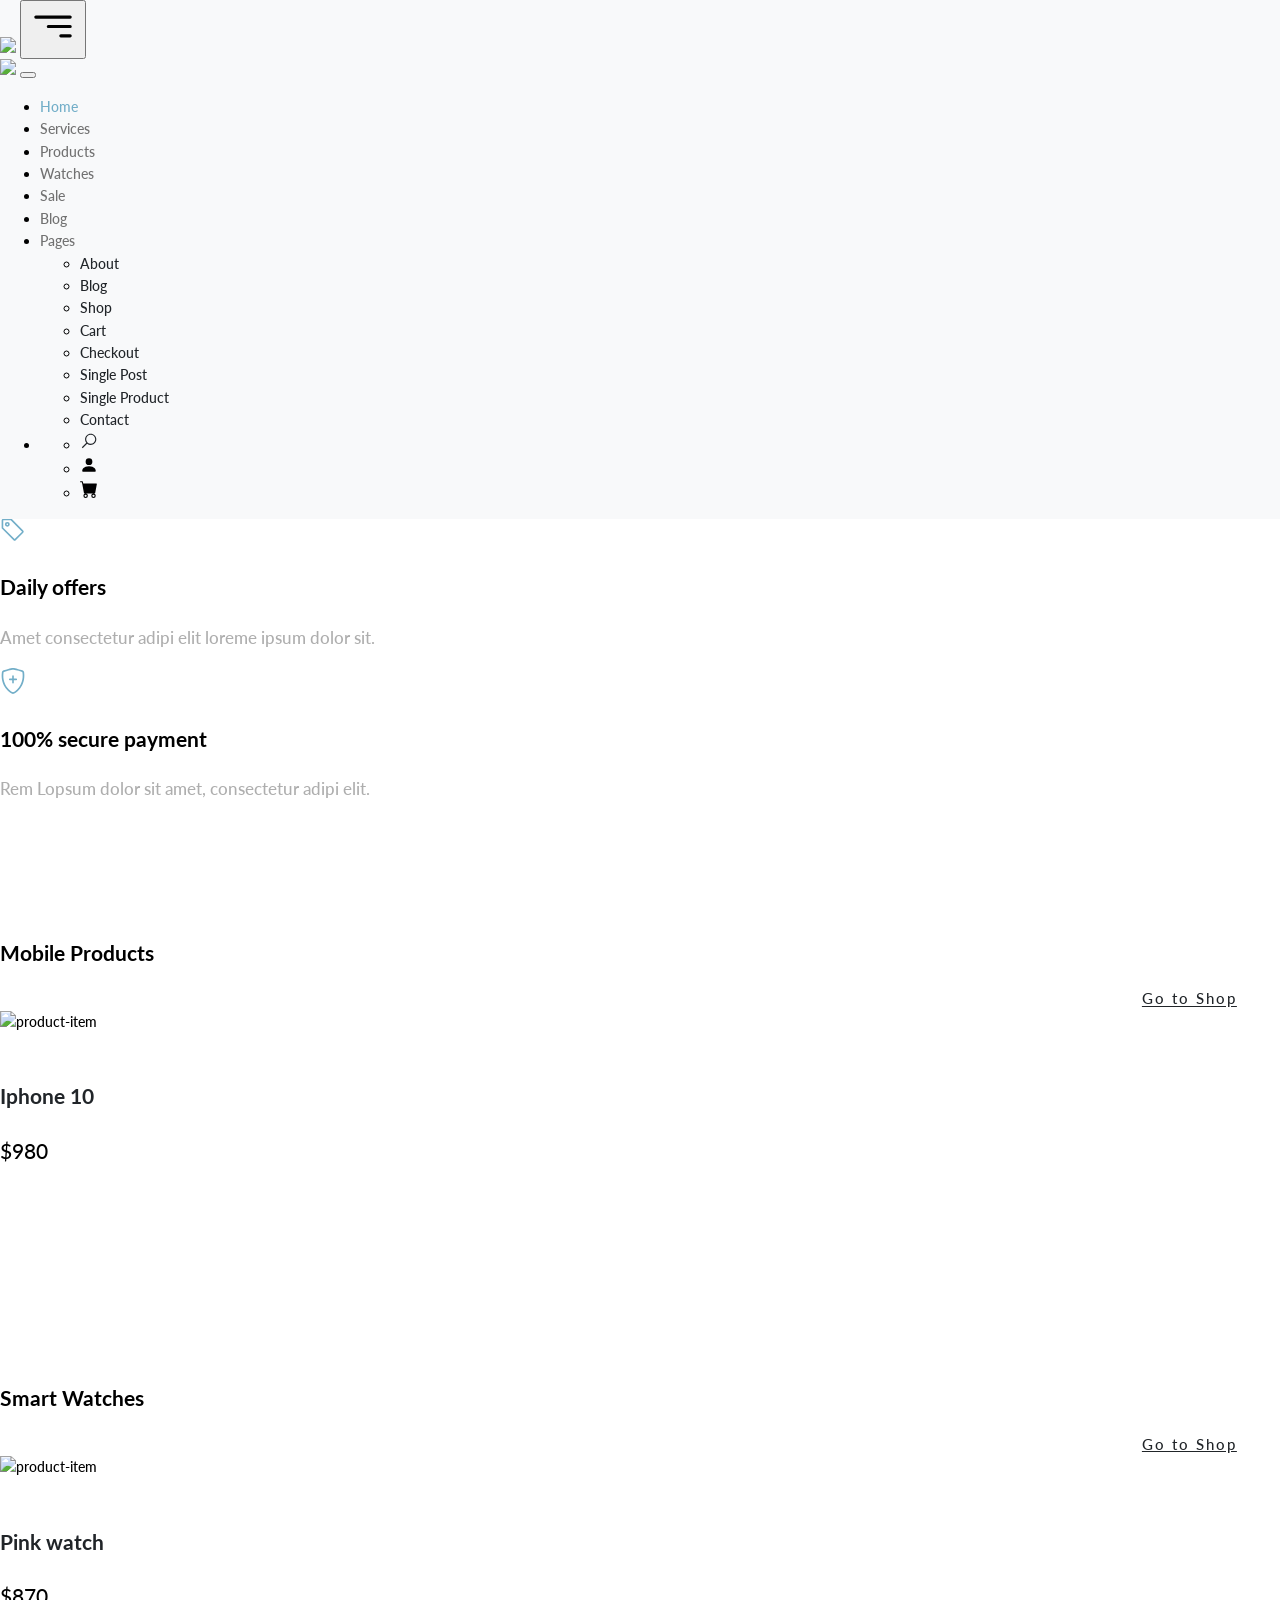
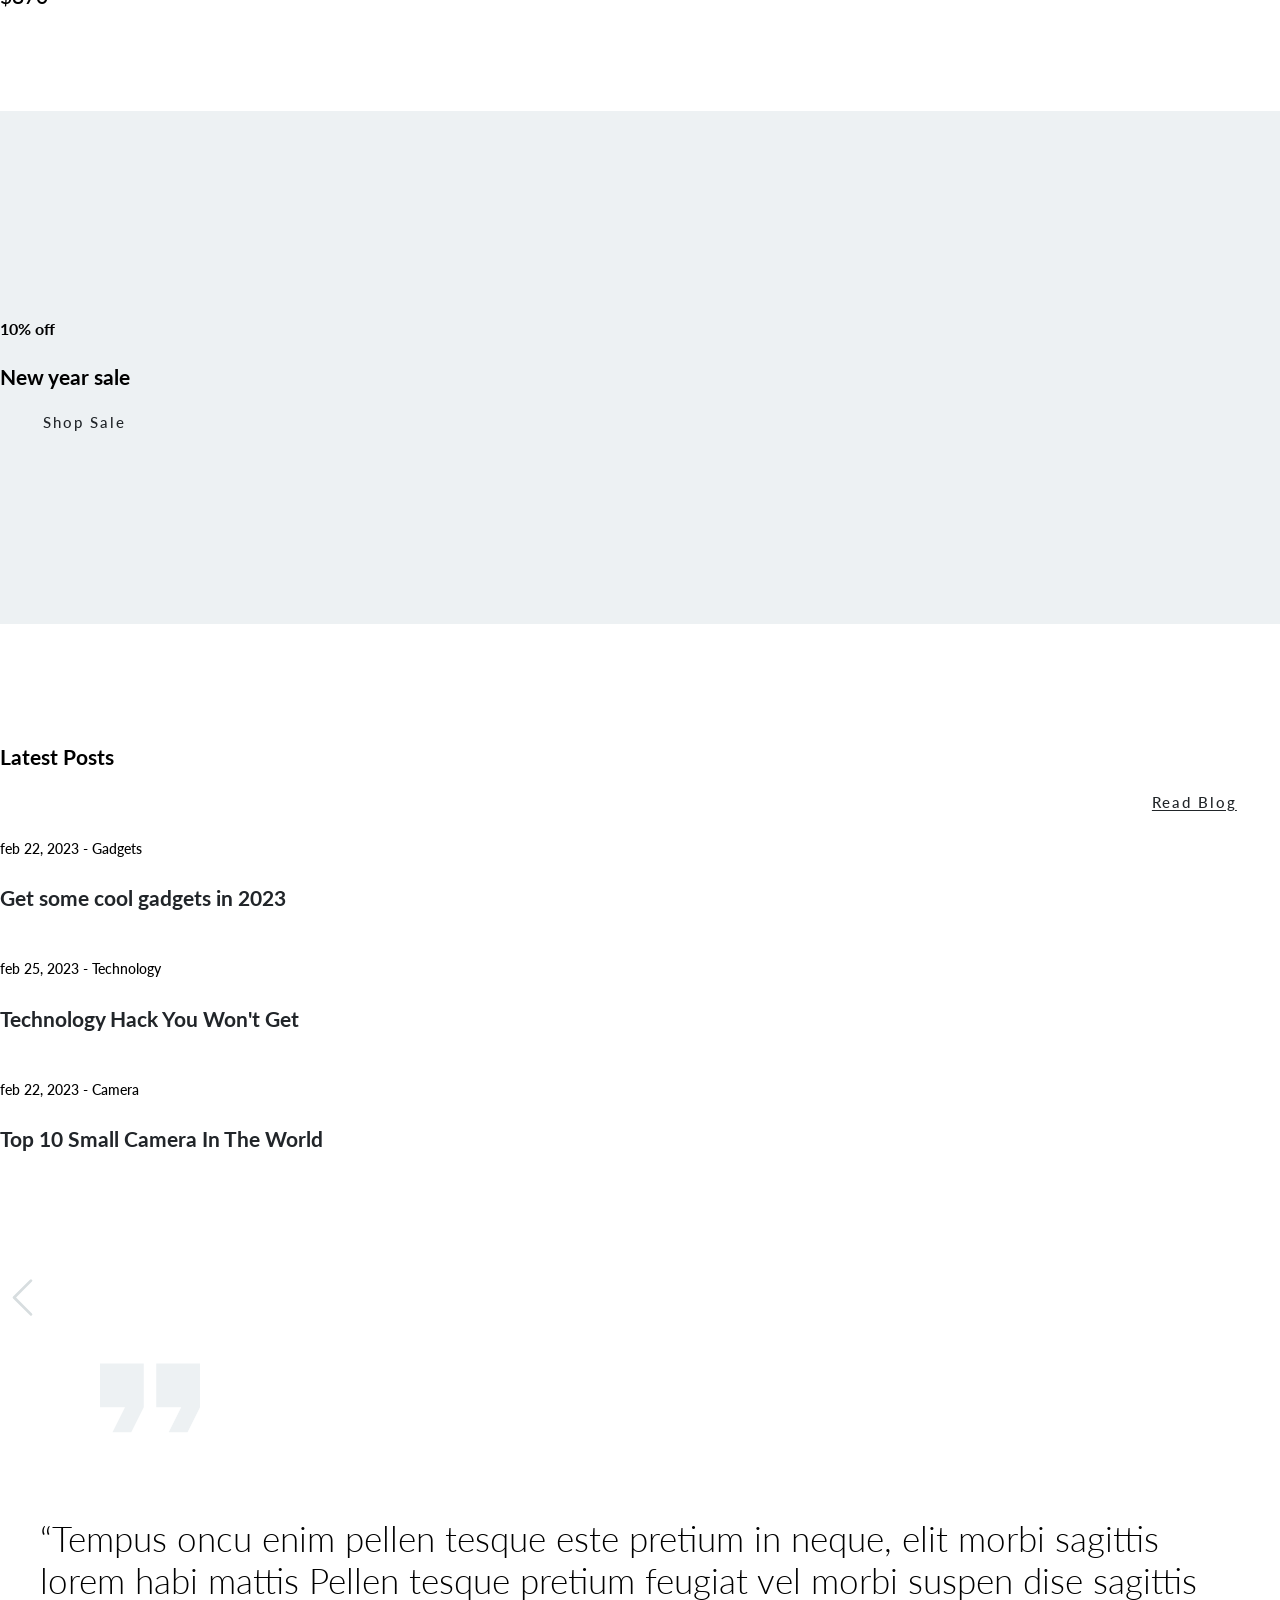
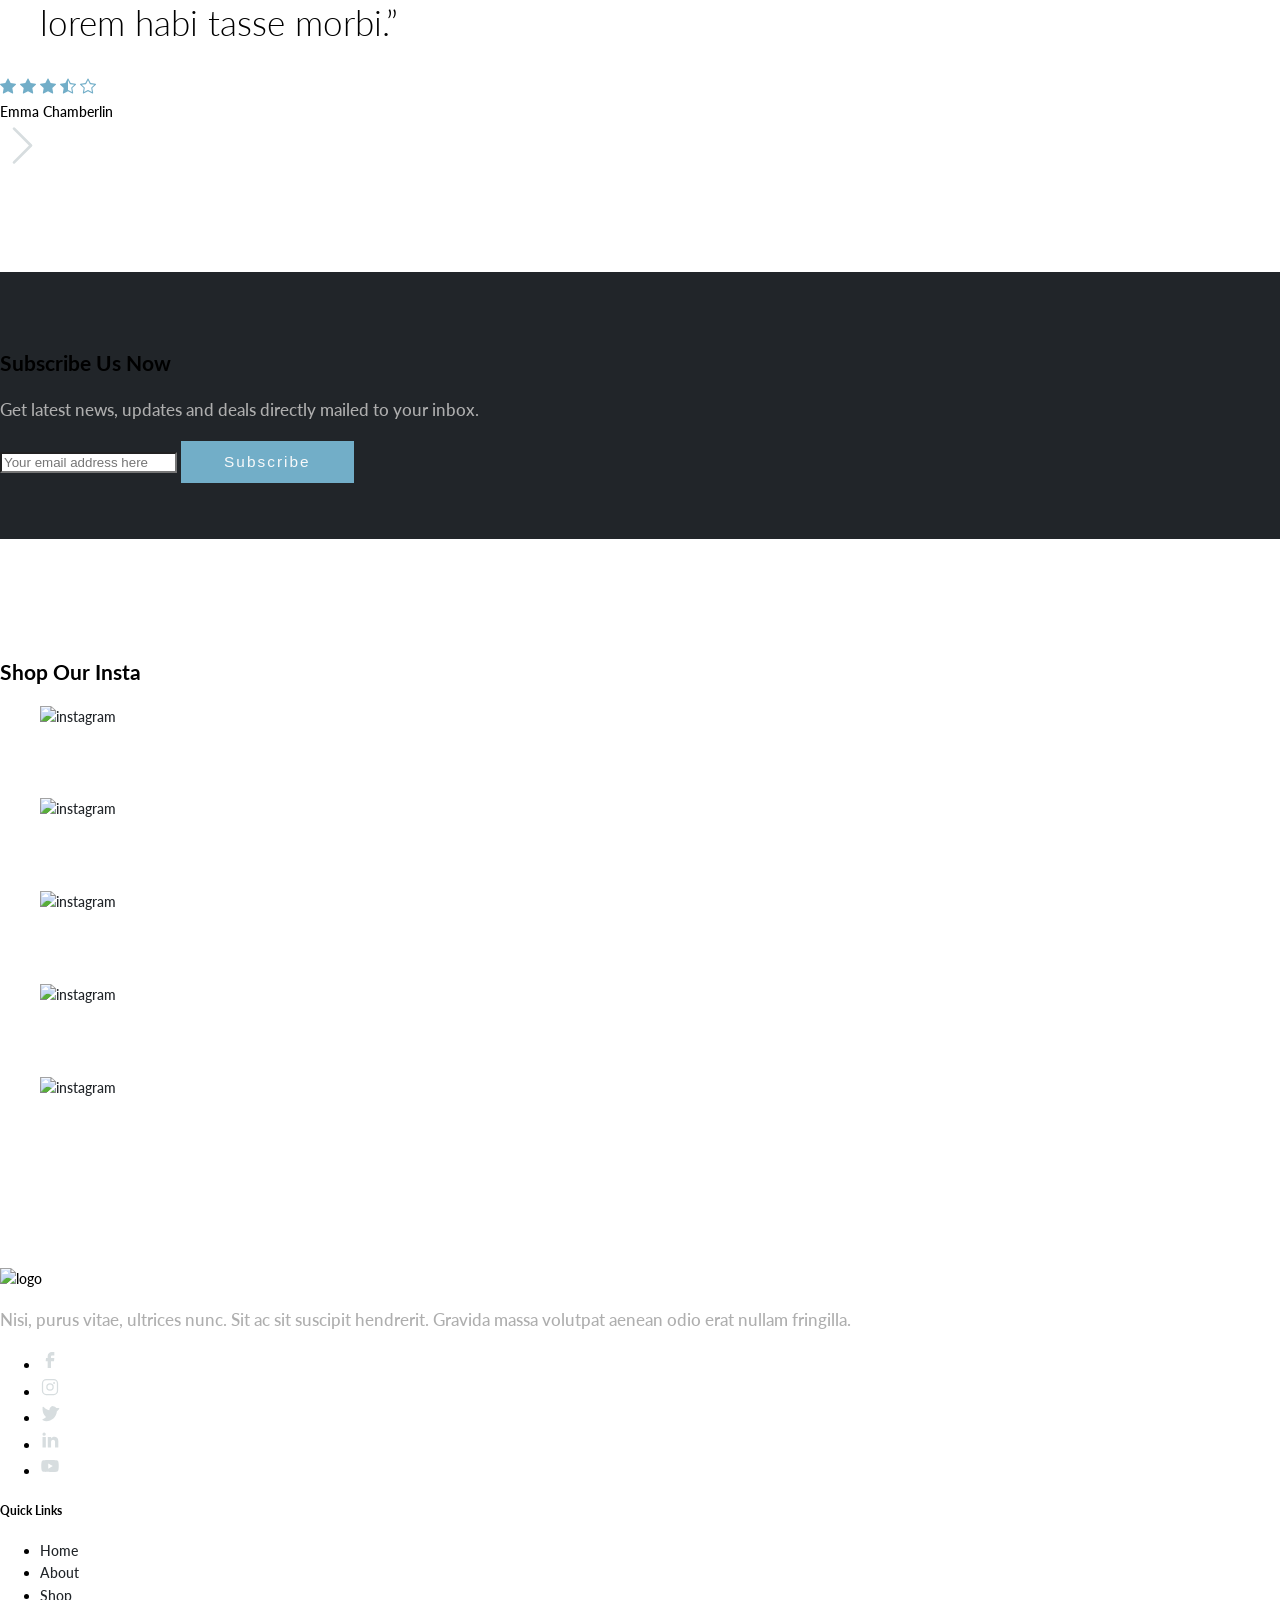
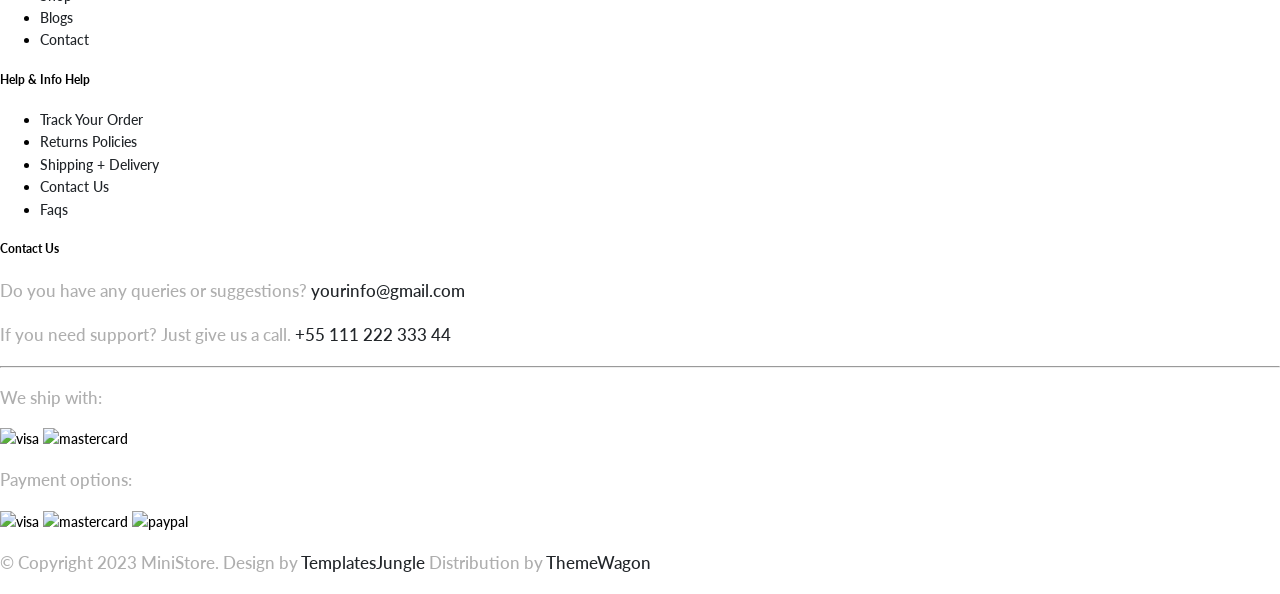
==== index.html @ d54b4121 "Mini" ====
<!DOCTYPE html>
<html>
  <head>
    <title>Ministore</title>
    <meta charset="utf-8">
    <meta http-equiv="X-UA-Compatible" content="IE=edge">
    <meta name="viewport" content="width=device-width, initial-scale=1.0">
    <meta name="format-detection" content="telephone=no">
    <meta name="apple-mobile-web-app-capable" content="yes">
    <meta name="author" content="">
    <meta name="keywords" content="">
    <meta name="description" content="">
    <link rel="stylesheet" type="text/css" href="css/bootstrap.min.css">
    <link rel="stylesheet" type="text/css" href="style.css">
    <link rel="stylesheet" href="https://cdn.jsdelivr.net/npm/swiper@9/swiper-bundle.min.css" />
    <link rel="preconnect" href="https://fonts.googleapis.com">
    <link rel="preconnect" href="https://fonts.gstatic.com" crossorigin>
    <link href="https://fonts.googleapis.com/css2?family=Jost:wght@300;400;500&family=Lato:wght@300;400;700&display=swap" rel="stylesheet">
    <!-- script
    ================================================== -->
    <script src="js/modernizr.js"></script>
  </head>
  <body data-bs-spy="scroll" data-bs-target="#navbar" data-bs-root-margin="0px 0px -40%" data-bs-smooth-scroll="true" tabindex="0">
    <svg xmlns="http://www.w3.org/2000/svg" style="display: none;">
      <symbol id="search" xmlns="http://www.w3.org/2000/svg" viewBox="0 0 32 32">
        <title>Search</title>
        <path fill="currentColor" d="M19 3C13.488 3 9 7.488 9 13c0 2.395.84 4.59 2.25 6.313L3.281 27.28l1.439 1.44l7.968-7.969A9.922 9.922 0 0 0 19 23c5.512 0 10-4.488 10-10S24.512 3 19 3zm0 2c4.43 0 8 3.57 8 8s-3.57 8-8 8s-8-3.57-8-8s3.57-8 8-8z" />
      </symbol>
      <symbol xmlns="http://www.w3.org/2000/svg" id="user" viewBox="0 0 16 16">
        <path d="M3 14s-1 0-1-1 1-4 6-4 6 3 6 4-1 1-1 1H3Zm5-6a3 3 0 1 0 0-6 3 3 0 0 0 0 6Z" />
      </symbol>
      <symbol xmlns="http://www.w3.org/2000/svg" id="cart" viewBox="0 0 16 16">
        <path d="M0 1.5A.5.5 0 0 1 .5 1H2a.5.5 0 0 1 .485.379L2.89 3H14.5a.5.5 0 0 1 .491.592l-1.5 8A.5.5 0 0 1 13 12H4a.5.5 0 0 1-.491-.408L2.01 3.607 1.61 2H.5a.5.5 0 0 1-.5-.5zM5 12a2 2 0 1 0 0 4 2 2 0 0 0 0-4zm7 0a2 2 0 1 0 0 4 2 2 0 0 0 0-4zm-7 1a1 1 0 1 1 0 2 1 1 0 0 1 0-2zm7 0a1 1 0 1 1 0 2 1 1 0 0 1 0-2z" />
      </symbol>
      <svg xmlns="http://www.w3.org/2000/svg" id="chevron-left" viewBox="0 0 16 16">
        <path fill-rule="evenodd" d="M11.354 1.646a.5.5 0 0 1 0 .708L5.707 8l5.647 5.646a.5.5 0 0 1-.708.708l-6-6a.5.5 0 0 1 0-.708l6-6a.5.5 0 0 1 .708 0z" />
      </svg>
      <symbol xmlns="http://www.w3.org/2000/svg" id="chevron-right" viewBox="0 0 16 16">
        <path fill-rule="evenodd" d="M4.646 1.646a.5.5 0 0 1 .708 0l6 6a.5.5 0 0 1 0 .708l-6 6a.5.5 0 0 1-.708-.708L10.293 8 4.646 2.354a.5.5 0 0 1 0-.708z" />
      </symbol>
      <symbol xmlns="http://www.w3.org/2000/svg" id="cart-outline" viewBox="0 0 16 16">
        <path d="M0 1.5A.5.5 0 0 1 .5 1H2a.5.5 0 0 1 .485.379L2.89 3H14.5a.5.5 0 0 1 .49.598l-1 5a.5.5 0 0 1-.465.401l-9.397.472L4.415 11H13a.5.5 0 0 1 0 1H4a.5.5 0 0 1-.491-.408L2.01 3.607 1.61 2H.5a.5.5 0 0 1-.5-.5zM3.102 4l.84 4.479 9.144-.459L13.89 4H3.102zM5 12a2 2 0 1 0 0 4 2 2 0 0 0 0-4zm7 0a2 2 0 1 0 0 4 2 2 0 0 0 0-4zm-7 1a1 1 0 1 1 0 2 1 1 0 0 1 0-2zm7 0a1 1 0 1 1 0 2 1 1 0 0 1 0-2z" />
      </symbol>
      <symbol xmlns="http://www.w3.org/2000/svg" id="quality" viewBox="0 0 16 16">
        <path d="M9.669.864 8 0 6.331.864l-1.858.282-.842 1.68-1.337 1.32L2.6 6l-.306 1.854 1.337 1.32.842 1.68 1.858.282L8 12l1.669-.864 1.858-.282.842-1.68 1.337-1.32L13.4 6l.306-1.854-1.337-1.32-.842-1.68L9.669.864zm1.196 1.193.684 1.365 1.086 1.072L12.387 6l.248 1.506-1.086 1.072-.684 1.365-1.51.229L8 10.874l-1.355-.702-1.51-.229-.684-1.365-1.086-1.072L3.614 6l-.25-1.506 1.087-1.072.684-1.365 1.51-.229L8 1.126l1.356.702 1.509.229z" />
        <path d="M4 11.794V16l4-1 4 1v-4.206l-2.018.306L8 13.126 6.018 12.1 4 11.794z" />
      </symbol>
      <symbol xmlns="http://www.w3.org/2000/svg" id="price-tag" viewBox="0 0 16 16">
        <path d="M6 4.5a1.5 1.5 0 1 1-3 0 1.5 1.5 0 0 1 3 0zm-1 0a.5.5 0 1 0-1 0 .5.5 0 0 0 1 0z" />
        <path d="M2 1h4.586a1 1 0 0 1 .707.293l7 7a1 1 0 0 1 0 1.414l-4.586 4.586a1 1 0 0 1-1.414 0l-7-7A1 1 0 0 1 1 6.586V2a1 1 0 0 1 1-1zm0 5.586 7 7L13.586 9l-7-7H2v4.586z" />
      </symbol>
      <symbol xmlns="http://www.w3.org/2000/svg" id="shield-plus" viewBox="0 0 16 16">
        <path d="M5.338 1.59a61.44 61.44 0 0 0-2.837.856.481.481 0 0 0-.328.39c-.554 4.157.726 7.19 2.253 9.188a10.725 10.725 0 0 0 2.287 2.233c.346.244.652.42.893.533.12.057.218.095.293.118a.55.55 0 0 0 .101.025.615.615 0 0 0 .1-.025c.076-.023.174-.061.294-.118.24-.113.547-.29.893-.533a10.726 10.726 0 0 0 2.287-2.233c1.527-1.997 2.807-5.031 2.253-9.188a.48.48 0 0 0-.328-.39c-.651-.213-1.75-.56-2.837-.855C9.552 1.29 8.531 1.067 8 1.067c-.53 0-1.552.223-2.662.524zM5.072.56C6.157.265 7.31 0 8 0s1.843.265 2.928.56c1.11.3 2.229.655 2.887.87a1.54 1.54 0 0 1 1.044 1.262c.596 4.477-.787 7.795-2.465 9.99a11.775 11.775 0 0 1-2.517 2.453 7.159 7.159 0 0 1-1.048.625c-.28.132-.581.24-.829.24s-.548-.108-.829-.24a7.158 7.158 0 0 1-1.048-.625 11.777 11.777 0 0 1-2.517-2.453C1.928 10.487.545 7.169 1.141 2.692A1.54 1.54 0 0 1 2.185 1.43 62.456 62.456 0 0 1 5.072.56z" />
        <path d="M8 4.5a.5.5 0 0 1 .5.5v1.5H10a.5.5 0 0 1 0 1H8.5V9a.5.5 0 0 1-1 0V7.5H6a.5.5 0 0 1 0-1h1.5V5a.5.5 0 0 1 .5-.5z" />
      </symbol>
      <symbol xmlns="http://www.w3.org/2000/svg" id="star-fill" viewBox="0 0 16 16">
        <path d="M3.612 15.443c-.386.198-.824-.149-.746-.592l.83-4.73L.173 6.765c-.329-.314-.158-.888.283-.95l4.898-.696L7.538.792c.197-.39.73-.39.927 0l2.184 4.327 4.898.696c.441.062.612.636.282.95l-3.522 3.356.83 4.73c.078.443-.36.79-.746.592L8 13.187l-4.389 2.256z" />
      </symbol>
      <symbol xmlns="http://www.w3.org/2000/svg" id="star-empty" viewBox="0 0 16 16">
        <path d="M2.866 14.85c-.078.444.36.791.746.593l4.39-2.256 4.389 2.256c.386.198.824-.149.746-.592l-.83-4.73 3.522-3.356c.33-.314.16-.888-.282-.95l-4.898-.696L8.465.792a.513.513 0 0 0-.927 0L5.354 5.12l-4.898.696c-.441.062-.612.636-.283.95l3.523 3.356-.83 4.73zm4.905-2.767-3.686 1.894.694-3.957a.565.565 0 0 0-.163-.505L1.71 6.745l4.052-.576a.525.525 0 0 0 .393-.288L8 2.223l1.847 3.658a.525.525 0 0 0 .393.288l4.052.575-2.906 2.77a.565.565 0 0 0-.163.506l.694 3.957-3.686-1.894a.503.503 0 0 0-.461 0z" />
      </symbol>
      <symbol xmlns="http://www.w3.org/2000/svg" id="star-half" viewBox="0 0 16 16">
        <path d="M5.354 5.119 7.538.792A.516.516 0 0 1 8 .5c.183 0 .366.097.465.292l2.184 4.327 4.898.696A.537.537 0 0 1 16 6.32a.548.548 0 0 1-.17.445l-3.523 3.356.83 4.73c.078.443-.36.79-.746.592L8 13.187l-4.389 2.256a.52.52 0 0 1-.146.05c-.342.06-.668-.254-.6-.642l.83-4.73L.173 6.765a.55.55 0 0 1-.172-.403.58.58 0 0 1 .085-.302.513.513 0 0 1 .37-.245l4.898-.696zM8 12.027a.5.5 0 0 1 .232.056l3.686 1.894-.694-3.957a.565.565 0 0 1 .162-.505l2.907-2.77-4.052-.576a.525.525 0 0 1-.393-.288L8.001 2.223 8 2.226v9.8z" />
      </symbol>
      <symbol xmlns="http://www.w3.org/2000/svg" id="quote" viewBox="0 0 24 24">
        <path fill="currentColor" d="m15 17l2-4h-4V6h7v7l-2 4h-3Zm-9 0l2-4H4V6h7v7l-2 4H6Z" />
      </symbol>
      <symbol xmlns="http://www.w3.org/2000/svg" id="facebook" viewBox="0 0 24 24">
        <path fill="currentColor" d="M9.198 21.5h4v-8.01h3.604l.396-3.98h-4V7.5a1 1 0 0 1 1-1h3v-4h-3a5 5 0 0 0-5 5v2.01h-2l-.396 3.98h2.396v8.01Z" />
      </symbol>
      <symbol xmlns="http://www.w3.org/2000/svg" id="youtube" viewBox="0 0 32 32">
        <path fill="currentColor" d="M29.41 9.26a3.5 3.5 0 0 0-2.47-2.47C24.76 6.2 16 6.2 16 6.2s-8.76 0-10.94.59a3.5 3.5 0 0 0-2.47 2.47A36.13 36.13 0 0 0 2 16a36.13 36.13 0 0 0 .59 6.74a3.5 3.5 0 0 0 2.47 2.47c2.18.59 10.94.59 10.94.59s8.76 0 10.94-.59a3.5 3.5 0 0 0 2.47-2.47A36.13 36.13 0 0 0 30 16a36.13 36.13 0 0 0-.59-6.74ZM13.2 20.2v-8.4l7.27 4.2Z" />
      </symbol>
      <symbol xmlns="http://www.w3.org/2000/svg" id="twitter" viewBox="0 0 256 256">
        <path fill="currentColor" d="m245.66 77.66l-29.9 29.9C209.72 177.58 150.67 232 80 232c-14.52 0-26.49-2.3-35.58-6.84c-7.33-3.67-10.33-7.6-11.08-8.72a8 8 0 0 1 3.85-11.93c.26-.1 24.24-9.31 39.47-26.84a110.93 110.93 0 0 1-21.88-24.2c-12.4-18.41-26.28-50.39-22-98.18a8 8 0 0 1 13.65-4.92c.35.35 33.28 33.1 73.54 43.72V88a47.87 47.87 0 0 1 14.36-34.3A46.87 46.87 0 0 1 168.1 40a48.66 48.66 0 0 1 41.47 24H240a8 8 0 0 1 5.66 13.66Z" />
      </symbol>
      <symbol xmlns="http://www.w3.org/2000/svg" id="instagram" viewBox="0 0 256 256">
        <path fill="currentColor" d="M128 80a48 48 0 1 0 48 48a48.05 48.05 0 0 0-48-48Zm0 80a32 32 0 1 1 32-32a32 32 0 0 1-32 32Zm48-136H80a56.06 56.06 0 0 0-56 56v96a56.06 56.06 0 0 0 56 56h96a56.06 56.06 0 0 0 56-56V80a56.06 56.06 0 0 0-56-56Zm40 152a40 40 0 0 1-40 40H80a40 40 0 0 1-40-40V80a40 40 0 0 1 40-40h96a40 40 0 0 1 40 40ZM192 76a12 12 0 1 1-12-12a12 12 0 0 1 12 12Z" />
      </symbol>
      <symbol xmlns="http://www.w3.org/2000/svg" id="linkedin" viewBox="0 0 24 24">
        <path fill="currentColor" d="M6.94 5a2 2 0 1 1-4-.002a2 2 0 0 1 4 .002zM7 8.48H3V21h4V8.48zm6.32 0H9.34V21h3.94v-6.57c0-3.66 4.77-4 4.77 0V21H22v-7.93c0-6.17-7.06-5.94-8.72-2.91l.04-1.68z" />
      </symbol>
      <symbol xmlns="http://www.w3.org/2000/svg" id="nav-icon" viewBox="0 0 16 16">
        <path d="M14 10.5a.5.5 0 0 0-.5-.5h-3a.5.5 0 0 0 0 1h3a.5.5 0 0 0 .5-.5zm0-3a.5.5 0 0 0-.5-.5h-7a.5.5 0 0 0 0 1h7a.5.5 0 0 0 .5-.5zm0-3a.5.5 0 0 0-.5-.5h-11a.5.5 0 0 0 0 1h11a.5.5 0 0 0 .5-.5z" />
      </symbol>
      <symbol xmlns="http://www.w3.org/2000/svg" id="close" viewBox="0 0 16 16">
        <path d="M2.146 2.854a.5.5 0 1 1 .708-.708L8 7.293l5.146-5.147a.5.5 0 0 1 .708.708L8.707 8l5.147 5.146a.5.5 0 0 1-.708.708L8 8.707l-5.146 5.147a.5.5 0 0 1-.708-.708L7.293 8 2.146 2.854Z" />
      </symbol>
      <symbol xmlns="http://www.w3.org/2000/svg" id="navbar-icon" viewBox="0 0 16 16">
        <path d="M14 10.5a.5.5 0 0 0-.5-.5h-3a.5.5 0 0 0 0 1h3a.5.5 0 0 0 .5-.5zm0-3a.5.5 0 0 0-.5-.5h-7a.5.5 0 0 0 0 1h7a.5.5 0 0 0 .5-.5zm0-3a.5.5 0 0 0-.5-.5h-11a.5.5 0 0 0 0 1h11a.5.5 0 0 0 .5-.5z" />
      </symbol>
    </svg>  

    <div class="search-popup">
        <div class="search-popup-container">

          <form role="search" method="get" class="search-form" action="">
            <input type="search" id="search-form" class="search-field" placeholder="Type and press enter" value="" name="s" />
            <button type="submit" class="search-submit"><svg class="search"><use xlink:href="#search"></use></svg></button>
          </form>

          <h5 class="cat-list-title">Browse Categories</h5>
          
          <ul class="cat-list">
            <li class="cat-list-item">
              <a href="#" title="Mobile Phones">Mobile Phones</a>
            </li>
            <li class="cat-list-item">
              <a href="#" title="Smart Watches">Smart Watches</a>
            </li>
            <li class="cat-list-item">
              <a href="#" title="Headphones">Headphones</a>
            </li>
            <li class="cat-list-item">
              <a href="#" title="Accessories">Accessories</a>
            </li>
            <li class="cat-list-item">
              <a href="#" title="Monitors">Monitors</a>
            </li>
            <li class="cat-list-item">
              <a href="#" title="Speakers">Speakers</a>
            </li>
            <li class="cat-list-item">
              <a href="#" title="Memory Cards">Memory Cards</a>
            </li>
          </ul>

        </div>
    </div>
    
    <header id="header" class="site-header header-scrolled position-fixed text-black bg-light">
      <nav id="header-nav" class="navbar navbar-expand-lg px-3 mb-3">
        <div class="container-fluid">
          <a class="navbar-brand" href="index.html">
            <img src="images/main-logo.png" class="logo">
          </a>
          <button class="navbar-toggler d-flex d-lg-none order-3 p-2" type="button" data-bs-toggle="offcanvas" data-bs-target="#bdNavbar" aria-controls="bdNavbar" aria-expanded="false" aria-label="Toggle navigation">
            <svg class="navbar-icon">
              <use xlink:href="#navbar-icon"></use>
            </svg>
          </button>
          <div class="offcanvas offcanvas-end" tabindex="-1" id="bdNavbar" aria-labelledby="bdNavbarOffcanvasLabel">
            <div class="offcanvas-header px-4 pb-0">
              <a class="navbar-brand" href="index.html">
                <img src="images/main-logo.png" class="logo">
              </a>
              <button type="button" class="btn-close btn-close-black" data-bs-dismiss="offcanvas" aria-label="Close" data-bs-target="#bdNavbar"></button>
            </div>
            <div class="offcanvas-body">
              <ul id="navbar" class="navbar-nav text-uppercase justify-content-end align-items-center flex-grow-1 pe-3">
                <li class="nav-item">
                  <a class="nav-link me-4 active" href="#billboard">Home</a>
                </li>
                <li class="nav-item">
                  <a class="nav-link me-4" href="#company-services">Services</a>
                </li>
                <li class="nav-item">
                  <a class="nav-link me-4" href="#mobile-products">Products</a>
                </li>
                <li class="nav-item">
                  <a class="nav-link me-4" href="#smart-watches">Watches</a>
                </li>
                <li class="nav-item">
                  <a class="nav-link me-4" href="#yearly-sale">Sale</a>
                </li>
                <li class="nav-item">
                  <a class="nav-link me-4" href="#latest-blog">Blog</a>
                </li>
                <li class="nav-item dropdown">
                  <a class="nav-link me-4 dropdown-toggle link-dark" data-bs-toggle="dropdown" href="#" role="button" aria-expanded="false">Pages</a>
                  <ul class="dropdown-menu">
                    <li>
                      <a href="about.html" class="dropdown-item">About</a>
                    </li>
                    <li>
                      <a href="blog.html" class="dropdown-item">Blog</a>
                    </li>
                    <li>
                      <a href="shop.html" class="dropdown-item">Shop</a>
                    </li>
                    <li>
                      <a href="cart.html" class="dropdown-item">Cart</a>
                    </li>
                    <li>
                      <a href="checkout.html" class="dropdown-item">Checkout</a>
                    </li>
                    <li>
                      <a href="single-post.html" class="dropdown-item">Single Post</a>
                    </li>
                    <li>
                      <a href="single-product.html" class="dropdown-item">Single Product</a>
                    </li>
                    <li>
                      <a href="contact.html" class="dropdown-item">Contact</a>
                    </li>
                  </ul>
                </li>
                <li class="nav-item">
                  <div class="user-items ps-5">
                    <ul class="d-flex justify-content-end list-unstyled">
                      <li class="search-item pe-3">
                        <a href="#" class="search-button">
                          <svg class="search">
                            <use xlink:href="#search"></use>
                          </svg>
                        </a>
                      </li>
                      <li class="pe-3">
                        <a href="#">
                          <svg class="user">
                            <use xlink:href="#user"></use>
                          </svg>
                        </a>
                      </li>
                      <li>
                        <a href="cart.html">
                          <svg class="cart">
                            <use xlink:href="#cart"></use>
                          </svg>
                        </a>
                      </li>
                    </ul>
                  </div>
                </li>
              </ul>
            </div>
          </div>
        </div>
      </nav>
    </header>
    <section id="billboard" class="position-relative overflow-hidden bg-light-blue">
      <div class="swiper main-swiper">
        <div class="swiper-wrapper">
          <div class="swiper-slide">
            <div class="container">
              <div class="row d-flex align-items-center">
                <div class="col-md-6">
                  <div class="banner-content">
                    <h1 class="display-2 text-uppercase text-dark pb-5">Your Products Are Great.</h1>
                    <a href="shop.html" class="btn btn-medium btn-dark text-uppercase btn-rounded-none">Shop Product</a>
                  </div>
                </div>
                <div class="col-md-5">
                  <div class="image-holder">
                    <img src="images/banner-image.png" alt="banner">
                  </div>
                </div>
              </div>
            </div>
          </div>
          <div class="swiper-slide">
            <div class="container">
              <div class="row d-flex flex-wrap align-items-center">
                <div class="col-md-6">
                  <div class="banner-content">
                    <h1 class="display-2 text-uppercase text-dark pb-5">Technology Hack You Won't Get</h1>
                    <a href="shop.html" class="btn btn-medium btn-dark text-uppercase btn-rounded-none">Shop Product</a>
                  </div>
                </div>
                <div class="col-md-5">
                  <div class="image-holder">
                    <img src="images/banner-image.png" alt="banner">
                  </div>
                </div>
              </div>
            </div>
          </div>
        </div>
      </div>
      <div class="swiper-icon swiper-arrow swiper-arrow-prev">
        <svg class="chevron-left">
          <use xlink:href="#chevron-left" />
        </svg>
      </div>
      <div class="swiper-icon swiper-arrow swiper-arrow-next">
        <svg class="chevron-right">
          <use xlink:href="#chevron-right" />
        </svg>
      </div>
    </section>
    <section id="company-services" class="padding-large">
      <div class="container">
        <div class="row">
          <div class="col-lg-3 col-md-6 pb-3">
            <div class="icon-box d-flex">
              <div class="icon-box-icon pe-3 pb-3">
                <svg class="cart-outline">
                  <use xlink:href="#cart-outline" />
                </svg>
              </div>
              <div class="icon-box-content">
                <h3 class="card-title text-uppercase text-dark">Free delivery</h3>
                <p>Consectetur adipi elit lorem ipsum dolor sit amet.</p>
              </div>
            </div>
          </div>
          <div class="col-lg-3 col-md-6 pb-3">
            <div class="icon-box d-flex">
              <div class="icon-box-icon pe-3 pb-3">
                <svg class="quality">
                  <use xlink:href="#quality" />
                </svg>
              </div>
              <div class="icon-box-content">
                <h3 class="card-title text-uppercase text-dark">Quality guarantee</h3>
                <p>Dolor sit amet orem ipsu mcons ectetur adipi elit.</p>
              </div>
            </div>
          </div>
          <div class="col-lg-3 col-md-6 pb-3">
            <div class="icon-box d-flex">
              <div class="icon-box-icon pe-3 pb-3">
                <svg class="price-tag">
                  <use xlink:href="#price-tag" />
                </svg>
              </div>
              <div class="icon-box-content">
                <h3 class="card-title text-uppercase text-dark">Daily offers</h3>
                <p>Amet consectetur adipi elit loreme ipsum dolor sit.</p>
              </div>
            </div>
          </div>
          <div class="col-lg-3 col-md-6 pb-3">
            <div class="icon-box d-flex">
              <div class="icon-box-icon pe-3 pb-3">
                <svg class="shield-plus">
                  <use xlink:href="#shield-plus" />
                </svg>
              </div>
              <div class="icon-box-content">
                <h3 class="card-title text-uppercase text-dark">100% secure payment</h3>
                <p>Rem Lopsum dolor sit amet, consectetur adipi elit.</p>
              </div>
            </div>
          </div>
        </div>
      </div>
    </section>
    <section id="mobile-products" class="product-store position-relative padding-large no-padding-top">
      <div class="container">
        <div class="row">
          <div class="display-header d-flex justify-content-between pb-3">
            <h2 class="display-7 text-dark text-uppercase">Mobile Products</h2>
            <div class="btn-right">
              <a href="shop.html" class="btn btn-medium btn-normal text-uppercase">Go to Shop</a>
            </div>
          </div>
          <div class="swiper product-swiper">
            <div class="swiper-wrapper">
              <div class="swiper-slide">
                <div class="product-card position-relative">
                  <div class="image-holder">
                    <img src="images/product-item1.jpg" alt="product-item" class="img-fluid">
                  </div>
                  <div class="cart-concern position-absolute">
                    <div class="cart-button d-flex">
                      <a href="#" class="btn btn-medium btn-black">Add to Cart<svg class="cart-outline"><use xlink:href="#cart-outline"></use></svg></a>
                    </div>
                  </div>
                  <div class="card-detail d-flex justify-content-between align-items-baseline pt-3">
                    <h3 class="card-title text-uppercase">
                      <a href="#">Iphone 10</a>
                    </h3>
                    <span class="item-price text-primary">$980</span>
                  </div>
                </div>
              </div>
              <div class="swiper-slide">
                <div class="product-card position-relative">
                  <div class="image-holder">
                    <img src="images/product-item2.jpg" alt="product-item" class="img-fluid">
                  </div>
                  <div class="cart-concern position-absolute">
                    <div class="cart-button d-flex">
                      <a href="#" class="btn btn-medium btn-black">Add to Cart<svg class="cart-outline"><use xlink:href="#cart-outline"></use></svg></a>
                    </div>
                  </div>
                  <div class="card-detail d-flex justify-content-between align-items-baseline pt-3">
                    <h3 class="card-title text-uppercase">
                      <a href="#">Iphone 11</a>
                    </h3>
                    <span class="item-price text-primary">$1100</span>
                  </div>
                </div>
              </div>
              <div class="swiper-slide">
                <div class="product-card position-relative">
                  <div class="image-holder">
                    <img src="images/product-item3.jpg" alt="product-item" class="img-fluid">
                  </div>
                  <div class="cart-concern position-absolute">
                    <div class="cart-button d-flex">
                      <a href="#" class="btn btn-medium btn-black">Add to Cart<svg class="cart-outline"><use xlink:href="#cart-outline"></use></svg></a>
                    </div>
                  </div>
                  <div class="card-detail d-flex justify-content-between align-items-baseline pt-3">
                    <h3 class="card-title text-uppercase">
                      <a href="#">Iphone 8</a>
                    </h3>
                    <span class="item-price text-primary">$780</span>
                  </div>
                </div>
              </div>
              <div class="swiper-slide">
                <div class="product-card position-relative">
                  <div class="image-holder">
                    <img src="images/product-item4.jpg" alt="product-item" class="img-fluid">
                  </div>
                  <div class="cart-concern position-absolute">
                    <div class="cart-button d-flex">
                      <a href="#" class="btn btn-medium btn-black">Add to Cart<svg class="cart-outline"><use xlink:href="#cart-outline"></use></svg></a>
                    </div>
                  </div>
                  <div class="card-detail d-flex justify-content-between align-items-baseline pt-3">
                    <h3 class="card-title text-uppercase">
                      <a href="#">Iphone 13</a>
                    </h3>
                    <span class="item-price text-primary">$1500</span>
                  </div>
                </div>
              </div>
              <div class="swiper-slide">
                <div class="product-card position-relative">
                  <div class="image-holder">
                    <img src="images/product-item5.jpg" alt="product-item" class="img-fluid">
                  </div>
                  <div class="cart-concern position-absolute">
                    <div class="cart-button d-flex">
                      <a href="#" class="btn btn-medium btn-black">Add to Cart<svg class="cart-outline"><use xlink:href="#cart-outline"></use></svg></a>
                    </div>
                  </div>
                  <div class="card-detail d-flex justify-content-between align-items-baseline pt-3">
                    <h3 class="card-title text-uppercase">
                      <a href="#">Iphone 12</a>
                    </h3>
                    <span class="item-price text-primary">$1300</span>
                  </div>
                </div>
              </div>
            </div>
          </div>
        </div>
      </div>
      <div class="swiper-pagination position-absolute text-center"></div>
    </section>
    <section id="smart-watches" class="product-store padding-large position-relative">
      <div class="container">
        <div class="row">
          <div class="display-header d-flex justify-content-between pb-3">
            <h2 class="display-7 text-dark text-uppercase">Smart Watches</h2>
            <div class="btn-right">
              <a href="shop.html" class="btn btn-medium btn-normal text-uppercase">Go to Shop</a>
            </div>
          </div>
          <div class="swiper product-watch-swiper">
            <div class="swiper-wrapper">
              <div class="swiper-slide">
                <div class="product-card position-relative">
                  <div class="image-holder">
                    <img src="images/product-item6.jpg" alt="product-item" class="img-fluid">
                  </div>
                  <div class="cart-concern position-absolute">
                    <div class="cart-button d-flex">
                      <a href="#" class="btn btn-medium btn-black">Add to Cart<svg class="cart-outline"><use xlink:href="#cart-outline"></use></svg></a>
                    </div>
                  </div>
                  <div class="card-detail d-flex justify-content-between align-items-baseline pt-3">
                    <h3 class="card-title text-uppercase">
                      <a href="#">Pink watch</a>
                    </h3>
                    <span class="item-price text-primary">$870</span>
                  </div>
                </div>
              </div>
              <div class="swiper-slide">
                <div class="product-card position-relative">
                  <div class="image-holder">
                    <img src="images/product-item7.jpg" alt="product-item" class="img-fluid">
                  </div>
                  <div class="cart-concern position-absolute">
                    <div class="cart-button d-flex">
                      <a href="#" class="btn btn-medium btn-black">Add to Cart<svg class="cart-outline"><use xlink:href="#cart-outline"></use></svg></a>
                    </div>
                  </div>
                  <div class="card-detail d-flex justify-content-between align-items-baseline pt-3">
                    <h3 class="card-title text-uppercase">
                      <a href="#">Heavy watch</a>
                    </h3>
                    <span class="item-price text-primary">$680</span>
                  </div>
                </div>
              </div>
              <div class="swiper-slide">
                <div class="product-card position-relative">
                  <div class="image-holder">
                    <img src="images/product-item8.jpg" alt="product-item" class="img-fluid">
                  </div>
                  <div class="cart-concern position-absolute">
                    <div class="cart-button d-flex">
                      <a href="#" class="btn btn-medium btn-black">Add to Cart<svg class="cart-outline"><use xlink:href="#cart-outline"></use></svg></a>
                    </div>
                  </div>
                  <div class="card-detail d-flex justify-content-between align-items-baseline pt-3">
                    <h3 class="card-title text-uppercase">
                      <a href="#">spotted watch</a>
                    </h3>
                    <span class="item-price text-primary">$750</span>
                  </div>
                </div>
              </div>
              <div class="swiper-slide">
                <div class="product-card position-relative">
                  <div class="image-holder">
                    <img src="images/product-item9.jpg" alt="product-item" class="img-fluid">
                  </div>
                  <div class="cart-concern position-absolute">
                    <div class="cart-button d-flex">
                      <a href="#" class="btn btn-medium btn-black">Add to Cart<svg class="cart-outline"><use xlink:href="#cart-outline"></use></svg></a>
                    </div>
                  </div>
                  <div class="card-detail d-flex justify-content-between align-items-baseline pt-3">
                    <h3 class="card-title text-uppercase">
                      <a href="#">black watch</a>
                    </h3>
                    <span class="item-price text-primary">$650</span>
                  </div>
                </div>
              </div>
              <div class="swiper-slide">
                <div class="product-card position-relative">
                  <div class="image-holder">
                    <img src="images/product-item10.jpg" alt="product-item" class="img-fluid">
                  </div>
                  <div class="cart-concern position-absolute">
                    <div class="cart-button d-flex">
                      <a href="#" class="btn btn-medium btn-black">Add to Cart<svg class="cart-outline"><use xlink:href="#cart-outline"></use></svg></a>
                    </div>
                  </div>
                  <div class="card-detail d-flex justify-content-between pt-3">
                    <h3 class="card-title text-uppercase">
                      <a href="#">black watch</a>
                    </h3>
                    <span class="item-price text-primary">$750</span>
                  </div>
                </div>
              </div>
            </div>
          </div>
        </div>
      </div>
      <div class="swiper-pagination position-absolute text-center"></div>
    </section>
    <section id="yearly-sale" class="bg-light-blue overflow-hidden mt-5 padding-xlarge" style="background-image: url('images/single-image1.png');background-position: right; background-repeat: no-repeat;">
      <div class="row d-flex flex-wrap align-items-center">
        <div class="col-md-6 col-sm-12">
          <div class="text-content offset-4 padding-medium">
            <h3>10% off</h3>
            <h2 class="display-2 pb-5 text-uppercase text-dark">New year sale</h2>
            <a href="shop.html" class="btn btn-medium btn-dark text-uppercase btn-rounded-none">Shop Sale</a>
          </div>
        </div>
        <div class="col-md-6 col-sm-12">
          
        </div>
      </div>
    </section>
    <section id="latest-blog" class="padding-large">
      <div class="container">
        <div class="row">
          <div class="display-header d-flex justify-content-between pb-3">
            <h2 class="display-7 text-dark text-uppercase">Latest Posts</h2>
            <div class="btn-right">
              <a href="blog.html" class="btn btn-medium btn-normal text-uppercase">Read Blog</a>
            </div>
          </div>
          <div class="post-grid d-flex flex-wrap justify-content-between">
            <div class="col-lg-4 col-sm-12">
              <div class="card border-none me-3">
                <div class="card-image">
                  <img src="images/post-item1.jpg" alt="" class="img-fluid">
                </div>
              </div>
              <div class="card-body text-uppercase">
                <div class="card-meta text-muted">
                  <span class="meta-date">feb 22, 2023</span>
                  <span class="meta-category">- Gadgets</span>
                </div>
                <h3 class="card-title">
                  <a href="#">Get some cool gadgets in 2023</a>
                </h3>
              </div>
            </div>
            <div class="col-lg-4 col-sm-12">
              <div class="card border-none me-3">
                <div class="card-image">
                  <img src="images/post-item2.jpg" alt="" class="img-fluid">
                </div>
              </div>
              <div class="card-body text-uppercase">
                <div class="card-meta text-muted">
                  <span class="meta-date">feb 25, 2023</span>
                  <span class="meta-category">- Technology</span>
                </div>
                <h3 class="card-title">
                  <a href="#">Technology Hack You Won't Get</a>
                </h3>
              </div>
            </div>
            <div class="col-lg-4 col-sm-12">
              <div class="card border-none me-3">
                <div class="card-image">
                  <img src="images/post-item3.jpg" alt="" class="img-fluid">
                </div>
              </div>
              <div class="card-body text-uppercase">
                <div class="card-meta text-muted">
                  <span class="meta-date">feb 22, 2023</span>
                  <span class="meta-category">- Camera</span>
                </div>
                <h3 class="card-title">
                  <a href="#">Top 10 Small Camera In The World</a>
                </h3>
              </div>
            </div>
          </div>
        </div>
      </div>
    </section>
    <section id="testimonials" class="position-relative">
      <div class="container">
        <div class="row">
          <div class="review-content position-relative">
            <div class="swiper-icon swiper-arrow swiper-arrow-prev position-absolute d-flex align-items-center">
              <svg class="chevron-left">
                <use xlink:href="#chevron-left" />
              </svg>
            </div>
            <div class="swiper testimonial-swiper">
              <div class="quotation text-center">
                <svg class="quote">
                  <use xlink:href="#quote" />
                </svg>
              </div>
              <div class="swiper-wrapper">
                <div class="swiper-slide text-center d-flex justify-content-center">
                  <div class="review-item col-md-10">
                    <i class="icon icon-review"></i>
                    <blockquote>“Tempus oncu enim pellen tesque este pretium in neque, elit morbi sagittis lorem habi mattis Pellen tesque pretium feugiat vel morbi suspen dise sagittis lorem habi tasse morbi.”</blockquote>
                    <div class="rating">
                      <svg class="star star-fill">
                        <use xlink:href="#star-fill"></use>
                      </svg>
                      <svg class="star star-fill">
                        <use xlink:href="#star-fill"></use>
                      </svg>
                      <svg class="star star-fill">
                        <use xlink:href="#star-fill"></use>
                      </svg>
                      <svg class="star star-half">
                        <use xlink:href="#star-half"></use>
                      </svg>
                      <svg class="star star-empty">
                        <use xlink:href="#star-empty"></use>
                      </svg>
                    </div>
                    <div class="author-detail">
                      <div class="name text-dark text-uppercase pt-2">Emma Chamberlin</div>
                    </div>
                  </div>
                </div>
                <div class="swiper-slide text-center d-flex justify-content-center">
                  <div class="review-item col-md-10">
                    <i class="icon icon-review"></i>
                    <blockquote>“A blog is a digital publication that can complement a website or exist independently. A blog may include articles, short posts, listicles, infographics, videos, and other digital content.”</blockquote>
                    <div class="rating">
                      <svg class="star star-fill">
                        <use xlink:href="#star-fill"></use>
                      </svg>
                      <svg class="star star-fill">
                        <use xlink:href="#star-fill"></use>
                      </svg>
                      <svg class="star star-fill">
                        <use xlink:href="#star-fill"></use>
                      </svg>
                      <svg class="star star-half">
                        <use xlink:href="#star-half"></use>
                      </svg>
                      <svg class="star star-empty">
                        <use xlink:href="#star-empty"></use>
                      </svg>
                    </div>
                    <div class="author-detail">
                      <div class="name text-dark text-uppercase pt-2">Jennie Rose</div>
                    </div>
                  </div>
                </div>
              </div>
            </div>
            <div class="swiper-icon swiper-arrow swiper-arrow-next position-absolute d-flex align-items-center">
              <svg class="chevron-right">
                <use xlink:href="#chevron-right" />
              </svg>
            </div>
          </div>
        </div>
      </div>
      <div class="swiper-pagination"></div>
    </section>
    <section id="subscribe" class="container-grid padding-large position-relative overflow-hidden">
      <div class="container">
        <div class="row">
          <div class="subscribe-content bg-dark d-flex flex-wrap justify-content-center align-items-center padding-medium">
            <div class="col-md-6 col-sm-12">
              <div class="display-header pe-3">
                <h2 class="display-7 text-uppercase text-light">Subscribe Us Now</h2>
                <p>Get latest news, updates and deals directly mailed to your inbox.</p>
              </div>
            </div>
            <div class="col-md-5 col-sm-12">
              <form class="subscription-form validate">
                <div class="input-group flex-wrap">
                  <input class="form-control btn-rounded-none" type="email" name="EMAIL" placeholder="Your email address here" required="">
                  <button class="btn btn-medium btn-primary text-uppercase btn-rounded-none" type="submit" name="subscribe">Subscribe</button>
                </div>
              </form>
            </div>
          </div>
        </div>
      </div>
    </section>
    <section id="instagram" class="padding-large overflow-hidden no-padding-top">
      <div class="container">
        <div class="row">
          <div class="display-header text-uppercase text-dark text-center pb-3">
            <h2 class="display-7">Shop Our Insta</h2>
          </div>
          <div class="d-flex flex-wrap">
            <figure class="instagram-item pe-2">
              <a href="https://templatesjungle.com/" class="image-link position-relative">
                <img src="images/insta-item1.jpg" alt="instagram" class="insta-image">
                <div class="icon-overlay position-absolute d-flex justify-content-center">
                  <svg class="instagram">
                    <use xlink:href="#instagram"></use>
                  </svg>
                </div>
              </a>
            </figure>
            <figure class="instagram-item pe-2">
              <a href="https://templatesjungle.com/" class="image-link position-relative">
                <img src="images/insta-item2.jpg" alt="instagram" class="insta-image">
                <div class="icon-overlay position-absolute d-flex justify-content-center">
                  <svg class="instagram">
                    <use xlink:href="#instagram"></use>
                  </svg>
                </div>
              </a>
            </figure>
            <figure class="instagram-item pe-2">
              <a href="https://templatesjungle.com/" class="image-link position-relative">
                <img src="images/insta-item3.jpg" alt="instagram" class="insta-image">
                <div class="icon-overlay position-absolute d-flex justify-content-center">
                  <svg class="instagram">
                    <use xlink:href="#instagram"></use>
                  </svg>
                </div>
              </a>
            </figure>
            <figure class="instagram-item pe-2">
              <a href="https://templatesjungle.com/" class="image-link position-relative">
                <img src="images/insta-item4.jpg" alt="instagram" class="insta-image">
                <div class="icon-overlay position-absolute d-flex justify-content-center">
                  <svg class="instagram">
                    <use xlink:href="#instagram"></use>
                  </svg>
                </div>
              </a>
            </figure>
            <figure class="instagram-item pe-2">
              <a href="https://templatesjungle.com/" class="image-link position-relative">
                <img src="images/insta-item5.jpg" alt="instagram" class="insta-image">
                <div class="icon-overlay position-absolute d-flex justify-content-center">
                  <svg class="instagram">
                    <use xlink:href="#instagram"></use>
                  </svg>
                </div>
              </a>
            </figure>
          </div>
        </div>
      </div>
    </section>
    <footer id="footer" class="overflow-hidden">
      <div class="container">
        <div class="row">
          <div class="footer-top-area">
            <div class="row d-flex flex-wrap justify-content-between">
              <div class="col-lg-3 col-sm-6 pb-3">
                <div class="footer-menu">
                  <img src="images/main-logo.png" alt="logo">
                  <p>Nisi, purus vitae, ultrices nunc. Sit ac sit suscipit hendrerit. Gravida massa volutpat aenean odio erat nullam fringilla.</p>
                  <div class="social-links">
                    <ul class="d-flex list-unstyled">
                      <li>
                        <a href="#">
                          <svg class="facebook">
                            <use xlink:href="#facebook" />
                          </svg>
                        </a>
                      </li>
                      <li>
                        <a href="#">
                          <svg class="instagram">
                            <use xlink:href="#instagram" />
                          </svg>
                        </a>
                      </li>
                      <li>
                        <a href="#">
                          <svg class="twitter">
                            <use xlink:href="#twitter" />
                          </svg>
                        </a>
                      </li>
                      <li>
                        <a href="#">
                          <svg class="linkedin">
                            <use xlink:href="#linkedin" />
                          </svg>
                        </a>
                      </li>
                      <li>
                        <a href="#">
                          <svg class="youtube">
                            <use xlink:href="#youtube" />
                          </svg>
                        </a>
                      </li>
                    </ul>
                  </div>
                </div>
              </div>
              <div class="col-lg-2 col-sm-6 pb-3">
                <div class="footer-menu text-uppercase">
                  <h5 class="widget-title pb-2">Quick Links</h5>
                  <ul class="menu-list list-unstyled text-uppercase">
                    <li class="menu-item pb-2">
                      <a href="#">Home</a>
                    </li>
                    <li class="menu-item pb-2">
                      <a href="#">About</a>
                    </li>
                    <li class="menu-item pb-2">
                      <a href="#">Shop</a>
                    </li>
                    <li class="menu-item pb-2">
                      <a href="#">Blogs</a>
                    </li>
                    <li class="menu-item pb-2">
                      <a href="#">Contact</a>
                    </li>
                  </ul>
                </div>
              </div>
              <div class="col-lg-3 col-sm-6 pb-3">
                <div class="footer-menu text-uppercase">
                  <h5 class="widget-title pb-2">Help & Info Help</h5>
                  <ul class="menu-list list-unstyled">
                    <li class="menu-item pb-2">
                      <a href="#">Track Your Order</a>
                    </li>
                    <li class="menu-item pb-2">
                      <a href="#">Returns Policies</a>
                    </li>
                    <li class="menu-item pb-2">
                      <a href="#">Shipping + Delivery</a>
                    </li>
                    <li class="menu-item pb-2">
                      <a href="#">Contact Us</a>
                    </li>
                    <li class="menu-item pb-2">
                      <a href="#">Faqs</a>
                    </li>
                  </ul>
                </div>
              </div>
              <div class="col-lg-3 col-sm-6 pb-3">
                <div class="footer-menu contact-item">
                  <h5 class="widget-title text-uppercase pb-2">Contact Us</h5>
                  <p>Do you have any queries or suggestions? <a href="mailto:">yourinfo@gmail.com</a>
                  </p>
                  <p>If you need support? Just give us a call. <a href="">+55 111 222 333 44</a>
                  </p>
                </div>
              </div>
            </div>
          </div>
        </div>
      </div>
      <hr>
    </footer>
    <div id="footer-bottom">
      <div class="container">
        <div class="row d-flex flex-wrap justify-content-between">
          <div class="col-md-4 col-sm-6">
            <div class="Shipping d-flex">
              <p>We ship with:</p>
              <div class="card-wrap ps-2">
                <img src="images/dhl.png" alt="visa">
                <img src="images/shippingcard.png" alt="mastercard">
              </div>
            </div>
          </div>
          <div class="col-md-4 col-sm-6">
            <div class="payment-method d-flex">
              <p>Payment options:</p>
              <div class="card-wrap ps-2">
                <img src="images/visa.jpg" alt="visa">
                <img src="images/mastercard.jpg" alt="mastercard">
                <img src="images/paypal.jpg" alt="paypal">
              </div>
            </div>
          </div>
          <div class="col-md-4 col-sm-6">
            <div class="copyright">
              <p>© Copyright 2023 MiniStore. Design by <a href="https://templatesjungle.com/">TemplatesJungle</a> Distribution by <a href="https://themewagon.com">ThemeWagon</a>
              </p>
            </div>
          </div>
        </div>
      </div>
    </div>
    <script src="js/jquery-1.11.0.min.js"></script>
    <script src="https://cdn.jsdelivr.net/npm/swiper/swiper-bundle.min.js"></script>
    <script type="text/javascript" src="js/bootstrap.bundle.min.js"></script>
    <script type="text/javascript" src="js/plugins.js"></script>
    <script type="text/javascript" src="js/script.js"></script>
  </body>
</html>
---- style.css ----
/*
Theme Name: Ministore
Theme URI: 
Author: 
Author URI: 
Description: Ministore is specially designed product packaged for Ministore by Moksha.
Version: 
*/

/*--------------------------------------------------------------
This is main CSS file that contains custom style rules used in this template
--------------------------------------------------------------*/

/*------------------------------------*\
    Table of contents
\*------------------------------------*/

/*------------------------------------------------

CSS STRUCTURE:

    
/*--------------------------------------------------------------
/** 1. VARIABLES
--------------------------------------------------------------*/
:root {
  --accent-color:             #717171;
  --white-color:              #fff;
  --black-color:              #000;
  --gray-color:               #F3F3F3;
  --gray-color-300:           #D8D8D8;
  --gray-color-500:           #AEAEAE;
  --gray-color-800:           #3A3A3A;
  --light-gray-color:         #D7DDDF;
  --primary-color:            #72AEC8;
  --bs-primary-rgb:           114,174,200;
  --light-color:              #f8f9fa;
  --dark-color:               #212529;
  --light-blue-color:         #EDF1F3;
  --navbar-color-color:       #131814;
  --swiper-theme-color:       #4A4A4A;
  --swiper-pagination-color:  #4A4A4A;

}

/* on mobile devices below 600px
 */
@media screen and (max-width: 600px) {
    :root {
        --header-height : 100px;
        --header-height-min   : 80px;
    }
}

/* Fonts */
:root {
    --body-font           : "Lato", sans-serif;
    --heading-font        : "Jost", sans-serif;
}

/*----------------------------------------------*/
/* 1 GENERAL TYPOGRAPHY */
/*----------------------------------------------*/

/* 1.1 General Styles
/*----------------------------------------------*/
*, *::before, *::after {
  -webkit-box-sizing: border-box;
  -moz-box-sizing: border-box;
  box-sizing: border-box;
}
html {
  box-sizing: border-box;
}
body {
  font-family: var(--body-font);
  font-size: 14px;
  font-weight: 500;
  line-height: 1.6;
  margin: 0;
}
p {
  font-size: 1.2em;
  color: var(--gray-color-500);
}
ul.inner-list li {
   font-size: 1.2em;
}
a {
  color: var(--dark-color);
  text-decoration: none;
  transition: 0.3s color ease-out;
}
a.light {
  color: var(--light-color);
}
a:hover {
  text-decoration: none;
  color: var(--primary-color);
}

/*------------ Background Color -----------*/
.bg-gray {
    background: var(--gray-color);
}
.bg-dark {
    background: var(--dark-color);
}
.bg-light {
    background: var(--light-color);
}
.bg-light-blue {
    background: var(--light-blue-color);
}

/* - Section Padding
--------------------------------------------------------------*/
.padding-xsmall {
  padding-top: 0.5em;
  padding-bottom: 0.5em;
}
.padding-small {
  padding-top: 2em;
  padding-bottom: 2em;
}
.padding-medium {
  padding-top: 4em;
  padding-bottom: 4em;
}
.padding-large {
  padding-top: 7em;
  padding-bottom: 7em;
}
.padding-xlarge {
  padding-top: 9.5em;
  padding-bottom: 9.5em;
}

/* no padding */
.no-padding-top {
  padding-top: 0 !important;
}
.no-padding-right {
  padding-right: 0 !important;
}
.no-padding-bottom {
  padding-bottom: 0 !important;
}
.no-padding-left {
  padding-left: 0 !important;
}
.no-padding-tb {
  padding-top: 0 !important;
  padding-bottom: 0 !important;
}
.no-padding-lr {
  padding-left: 0 !important;
  padding-right: 0 !important;
}
.no-gutter {
  padding: 0 !important;
}

/* no padding and margin */
.no-padding {
  padding: 0 !important;
}
.no-margin {
  margin: 0 !important;
}

/* - Section margin
--------------------------------------------------------------*/
.margin-small {
  margin-top: 3em;
  margin-bottom: 3em;
}
.margin-medium {
  margin-top: 5em;
  margin-bottom: 5em;
}
.margin-large {
  margin-top: 7em;
  margin-bottom: 7em;
}
.margin-xlarge {
  margin-top: 9em;
  margin-bottom: 9em;
}

@media only screen and (max-width: 768px) {
  .margin-small,
  .margin-medium,
  .margin-large {
    margin-top: 1em;
    margin-bottom: 1em;
  }
}


/* - Section Title
--------------------------------------------------------------*/
h3.card-title,
h3.cart-title {
   font-size: 1.5em;
}

/* - Section width
--------------------------------------------------------------*/
.u-full-width {
    width: 100%;
    border: none;
}

/*--------------------------------------------------------------
/** 2.10 Buttons
--------------------------------------------------------------*/
/* - Button Sizes
------------------------------------------------------------- */
.btn.btn-small {
  padding: 0.8em 1.8em;
  font-size: 0.65em;
}
.btn.btn-medium {
  padding: 0.8em 2.8em;
  font-size: 1.1em;
  letter-spacing: 2px;
}
.btn.btn-large {
  padding: 2.4em 5.1em;
  font-size: 1.8em;
}

/* - Button Shapes
------------------------------------------------------------- */
.btn.btn-rounded,
.btn.btn-rounded::after {
  border-radius: 6px;
}
.btn.btn-pill,
.btn.btn-pill::after {
  border-radius: 2em;
}
/* button outline */
.btn.btn-outline-dark,
.btn.btn-outline-light,
.btn.btn-outline-accent {
  background: transparent;
  text-shadow: none;
  box-shadow: none;
}
.btn.btn-outline-dark:hover::after,
.btn.btn-outline-light:hover::after {
  background-color: transparent;
}
.btn.btn-outline-dark {
  border-color: rgba(0,0,0,1);
  color: var(--dark-color);
}
.btn.btn-outline-dark:hover {
  background: var(--dark-color);
  color: var(--light-color);
}
.btn.btn-outline-light {
  border-color: rgba(255,255,255,0.5);
  color: var(--light-color);
}
.btn.btn-outline-light:hover {
  background: var(--primary-color);
  color: var(--light-color);
  border-color: var(--primary-color);
}
.btn.btn-outline-accent {
  background: transparent;
  border-color: var(--accent-color);
  color: var(--dark-color);
}
.btn.btn-outline-accent:hover {
  border-color: var(--dark-color);
  color: var(--dark-color) !important;
}
.btn.btn-full {
  display: block;
  margin: .85em 0;
  width: 100%;
  letter-spacing: 0.12em;
}

/* no border radius */
.btn-rounded-none,
.btn-rounded-none::after {
  border-radius: 0;
}

/* - Buttons Color Scheme
------------------------------------------------------------- */
.btn.btn-normal {
  text-decoration: underline;
  border: none;
}
.btn.btn-normal:hover {
  text-decoration: none;
}
.btn.btn-accent {
  color: var(--light-color);
  background-color: var(--accent-color);
  border: none;
}
.btn.btn-accent:hover {
  color: var(--light-color) !important;
  background-color: var(--primary-color);
}
.btn.btn-black {
  background-color: var(--dark-color);
  color: var(--light-color);
  border: none;
}
.btn.btn-black:hover {
  background-color: var(--primary-color);
  color: var(--light-color);
}
.btn.btn-light {
  background-color: var(--light-color);
  color: var(--dark-color);
  border: none;
}
.btn.btn-light:hover {
  background-color: var(--primary-color);
  color: var(--light-color);
}
.btn.btn-primary {
  background: var(--primary-color);
  color: var(--light-color);
  border: none;
}
.btn.btn-primary:hover {
  background-color: var(--dark-color);
  color: var(--light-color);
}

/* - Buttons Aligns
------------------------------------------------------------- */
.btn-left {
  text-align: left;
  display: block;
}
.btn-center {
  text-align: center;
  display: block;
}
.btn-right {
  text-align: right;
  display: block;
}

/*----------------------------------------------*/
/* 2 SITE STRUCTURE */
/*----------------------------------------------*/

/* - Search Bar
------------------------------------------------------------- */
.search-box {
    background: var(--gray-color);
    position: relative;
}
.close-button {
    position: absolute;
    top: 20px;
    right: 120px;
    cursor: pointer;
    z-index: 9;
}
.search-box input.search-input {
    font-size: 1.3em;
    width: 70%;
    height: 30px;
    padding: 25px;
    border-radius: 80px;
    border-color: rgb(0 0 0 / 25%);
    background: transparent;
}
.search-box svg {
    width: 22px;
    height: 22px;
    color: var(--primary-color);
}
.search-box svg.search {
    margin-left: -50px;
}


/** Search Form
--------------------------------------------------------------*/
.search-form input[type="search"].search-field {
  border: none;
  background: #f1f1f1;
  width: 100%;
  border-radius: 50px;
  padding: 10px 40px;
}
.search-form input[type="search"].search-field::focus {
  border-color: #af9aaa;
}
.search-form button {
  position: absolute;
  top: 6px;
  right: 9px;
  background: transparent;
  border: none;
}

/** Search Popup
--------------------------------------------------------------*/
.search-popup {
  background-color: #fff;
  position: fixed;
  left: 0;
  top: 0;
  width: 100%;
  height: 100%;
  opacity: 0;
  visibility: hidden;
  z-index: 9999;
  -webkit-transition: opacity 0.3s 0s, visibility 0s 0.3s;
  -moz-transition: opacity 0.3s 0s, visibility 0s 0.3s;
  transition: opacity 0.3s 0s, visibility 0s 0.3s;
}
.search-popup.is-visible {
  opacity: 1;
  visibility: visible;
  cursor: -webkit-image-set(url("data:image/svg+xml;charset=utf8,%3Csvg xmlns='http://www.w3.org/2000/svg' width='20' height='20' viewBox='0 0 20 20'%3E%3Cpath fill='%23FFF' d='M20 1l-1-1-9 9-9-9-1 1 9 9-9 9 1 1 9-9 9 9 1-1-9-9'/%3E%3C/svg%3E") 1x, url("data:image/svg+xml;charset=utf8,%3Csvg xmlns='http://www.w3.org/2000/svg' width='20' height='20' viewBox='0 0 20 20'%3E%3Cpath fill='%23000' d='M20 1l-1-1-9 9-9-9-1 1 9 9-9 9 1 1 9-9 9 9 1-1-9-9'/%3E%3C/svg%3E") 2x), pointer;
  cursor: url("data:image/svg+xml;charset=utf8,%3Csvg xmlns='http://www.w3.org/2000/svg' width='20' height='20' viewBox='0 0 20 20'%3E%3Cpath fill='%23000' d='M20 1l-1-1-9 9-9-9-1 1 9 9-9 9 1 1 9-9 9 9 1-1-9-9'/%3E%3C/svg%3E"), pointer;
  -webkit-transition: opacity 0.3s 0s, visibility 0s 0s;
  -moz-transition: opacity 0.3s 0s, visibility 0s 0s;
  transition: opacity 0.3s 0s, visibility 0s 0s;
}
.search-popup-container {
  background-color: transparent;
  position: relative;
  top: 50%;
  margin: 0 auto;
  padding: 0;
  width: 90%;
  max-width: 800px;
  text-align: center;
  box-shadow: none;
  cursor: default;
  -webkit-transform: translateY(-40px);
  transform: translateY(-40px);
  -webkit-backface-visibility: hidden;
  -webkit-transition-property: -webkit-transform;
  transition-property: transform;
  -webkit-transition-duration: 0.3s;
  transition-duration: 0.3s;
}
.is-visible .search-popup-container {
  -webkit-transform: translateY(-50%);
  transform: translateY(-50%);
}
.search-popup-form {
  position: relative;
  margin: 0 0 3em 0;
}
.search-popup-form .form-control {
  padding: 0 0 .375em 0;
  font-size: 2em;
}
.search-popup-form #search-popup-submit {
  display: none;
}
.search-popup .search-popup-close {
  display: block;
  position: absolute;
  top: 2em;
  right: 2em;
  margin: -0.5em;
  padding: 0.5em;
  line-height: 0;
}
.search-popup .search-popup-close:hover {
  -webkit-transform: rotate(90deg);
  -ms-transform: rotate(90deg);
  transform: rotate(90deg);
}
.search-popup .search-popup-close i {
  display: block;
  position: relative;
  width: 1em;
  height: 1em;
  fill: rgba(0,0,0,0.5);
}
.search-popup .search-popup-close:hover i {
  fill: rgba(0,0,0,1);
}
.search-popup .cat-list-title {
  margin-top: 40px;
  margin-bottom: 10px;
  font-size: 0.6em;
  font-weight: normal;
  text-transform: uppercase;
  letter-spacing: 0.1em;
}
.search-popup .cat-list {
  margin: 0;
  list-style-type: none;
}
.search-popup .cat-list-item {
  display: inline-block;
  margin-bottom: 0;
  letter-spacing: 0.015em;
  font-size: 2em;
}
.search-popup .cat-list-item a {
  position: relative;
}
.search-popup .cat-list-item a::after {
  background: none repeat scroll 0 0 #fff;
  content: "";
  height: 1px;
  border-bottom: 1px solid #ff9697;
  left: 0;
  opacity: 0;
  position: absolute;
  top: 100%;
  width: 100%;
  -webkit-transition: height 0.3s,opacity 0.3s,-webkit-transform 0.3s;
  transition: height 0.3s,opacity 0.3s,transform 0.3s;
  -webkit-transform: translateY(-5px);
  transform: translateY(-5px);
}
.search-popup .cat-list-item a:hover::after {
  height: 1px;
  opacity: 1;
  -webkit-transform: translateY(2px);
  transform: translateY(2px);
}
.search-popup .cat-list-item::after {
  content: "/";
  padding: 0 5px;
  line-height: 1;
  color: rgba(0, 0, 0, 0.5);
  vertical-align: text-top;
}
.search-popup .cat-list-item:last-child::after {
  display: none;
}

@media only screen and (max-width: 991px) {
  .search-popup .cat-list-item,
  .search-popup-form .form-control {
    font-size: 1.425em;
  }
}
@media only screen and (max-width: 767px) {
.search-popup .search-popup-close {
    top: 1em;
    right: 1em;
  }
}
@media only screen and (max-width: 575px) {
  .search-popup .cat-list-item,
  .search-popup-form .form-control {
    font-size: 1.125em;
  }
  .search-popup .search-popup-close {
    top: 1em;
    right: 1em;
  }
}

.search-popup input[type="search"] {
  font-size: 24px;
  height: 60px;
  padding: 26px;
}
.search-popup .search-form button {
  top: 12px;
  right: 15px;
}
.search-popup .search-form button svg {
  height: 28px;
  width: 28px;
}


/* 1. Header
/*----------------------------------------------*/
.site-header {
    position: fixed;
    width: 100%;
    z-index: 10;
    transition: background 0.3s ease-out;
}
.navbar-toggler svg.navbar-icon {
    width: 50px;
    height: 50px;
}
.navbar-nav .nav-item a.nav-link {
    color: var(--accent-color);
}
.navbar-nav .nav-item a.nav-link.active, 
.navbar-nav .nav-item a.nav-link:focus, 
.navbar-nav .nav-item a.nav-link:hover {
    color: var(--primary-color);
}

/*------------ Offcanvas -------------- */
#header-nav .navbar-toggler:focus {
    box-shadow: none;
}
#header-nav .offcanvas.show {
    z-index: 9999;
    background-color: var(--light-blue-color);
}
#header-nav .offcanvas-end {
    width: 500px;
}
.offcanvas.show .nav-item a.nav-link {
    font-size: 2em;
}
.offcanvas.show .offcanvas-body .navbar-nav {
    align-items: unset!important;
    padding-left: 20px;
}

/*------------ Top User Icons -----------*/
.site-header .user-items svg {
    width: 18px;
    height: 18px;
    cursor: pointer;
}

@media only screen and (max-width: 991px) {
  #navbar .user-items {
    display: none;
  }
}


/* 2. Billboard
/*----------------------------------------------*/
/*------------Swiper Arrow -----------*/
#billboard .swiper-arrow {
    position: absolute;
    top: 0;
    bottom: 0;
    z-index: 2;
    display: flex;
    align-items: center;
}
.swiper-icon.swiper-arrow svg {
    fill: var(--light-gray-color);
}
.swiper-icon.swiper-arrow:hover svg,
.swiper-icon.swiper-arrow:focus svg {
    fill: var(--primary-color);
}
#billboard .swiper-arrow.swiper-arrow-prev {
    left: 0;
}
#billboard .swiper-arrow.swiper-arrow-next {
    right: 0;
}

@media only screen and (max-width: 767px) {
  #billboard .banner-content {
      margin-top: 210px;
  }
  #billboard .image-holder {
      margin-top: -390px;
      opacity: 0.3;
  }
  #billboard .swiper-arrow {
      top: 400px;
  }
}

/* 3. Icon Box - Company Services
/*----------------------------------------------*/
.icon-box .icon-box-icon svg {
    width: 26px;
    height: 26px;
    fill: var(--primary-color);
}

@media only screen and (max-width: 991px) {
  #company-services .icon-box {
    flex-wrap: wrap;
  }
}

/* 4. Product
/*----------------------------------------------*/
.product-store .product-card .cart-concern {
    bottom: 75px;
    width: 100%;
    display: flex;
    justify-content: center;
    cursor: pointer;
    text-transform: uppercase;
    transition: all 0.3s ease-out;
    opacity: 0;
}
.product-store .product-card:hover .cart-concern {
    bottom: 90px;
    opacity: 1;
}
.product-card .cart-concern svg {
    width: 16px;
    height: 16px;
    fill: var(--light-color);
    margin-left: 9px;
}
.product-card .card-detail span {
    font-size: 1.5em;
}

@media only screen and (max-width: 575px) {
  .product-store .product-card .card-detail {
      padding: 10px;
  }
}

/*------------Swiper Pagination -----------*/
.product-store .swiper-pagination.swiper-pagination-clickable.swiper-pagination-bullets.swiper-pagination-horizontal {
    bottom: 35px;
}
.swiper-pagination span.swiper-pagination-bullet {
    width: 15px;
    height: 15px;
}

/* 5. Testimonial
/*----------------------------------------------*/
.review-item blockquote {
    font-size: 2.5em;
    font-weight: 300;
    line-height: 1.2;
}
.rating svg.star {
    width: 16px;
    height: 16px;
    fill: var(--primary-color);
}
#testimonials .swiper-arrow svg {
    width: 45px;
    height: 45px;
    fill: var(--light-gray-color);
}
.review-content .swiper-arrow {
    top: 0;
    bottom: 0;
    z-index: 2;
}
.review-content .swiper-arrow.swiper-arrow-next {
    right: 0;
}
.review-content .quotation svg.quote {
    color: var(--light-blue-color);
}

@media only screen and (max-width: 767px) {
  #testimonials blockquote {
      font-size: 2em;
  }
  .review-content .swiper-arrow {
      bottom: -420px;
  }
}

/* 6. Subscribe
/*----------------------------------------------*/
.subscribe-content p {
   color: var(--gray-color-500);
}

@media only screen and (max-width: 1199px) {
  .subscription-form input.form-control,
  .subscription-form button {
      width: 100%;
      margin-bottom: 10px;
  }
}

/* 7. Instagram
/*----------------------------------------------*/
#instagram figure.instagram-item {
    width: 20%;
}
figure.instagram-item img.insta-image {
    width: 100%;
    height: 100%;
    object-fit: cover;
}
.instagram-item .icon-overlay {
    top: 30px;
    left: 0;
    width: 100%;
    height: auto;
    color: var(--light-color);
    opacity: 0;
    transition: 0.9s ease-out;
}
.instagram-item:hover .icon-overlay {
    top: 0;
    opacity: 1;
}
.instagram-item .icon-overlay svg.instagram {
    height: 50px;
}

@media only screen and (max-width: 767px) {
  #instagram figure.instagram-item {
      width: 30%;
  }
}

@media only screen and (max-width: 501px) {
  #instagram figure.instagram-item {
      width: 100%;
  }
}

/* 8. Footer
/*----------------------------------------------*/
/*------------ Social Icon -----------*/
.social-links svg {
    width: 20px;
    height: 20px;
    color: var(--light-gray-color);
}
.social-links svg:hover {
    color: var(--primary-color);
}
.social-links li {
  padding-right: 30px;
}


/* 9. About Us Page
/*----------------------------------------------*/
/*------------ Video Icon -----------*/
.video-item a {
    top: 0;
    right: 0;
    bottom: 0;
    left: 0;
}
.video-item svg.video-player {
    width: 80px;
    height: 80px;
    padding: 19px;
    border-radius: 50%;
}

/* - Shop Page
--------------------------------------------------------------*/
/* ----------- Search Bar -----------*/
.shopify-grid select#input-sort {
    font-size: 1.2em;
    color: var(--dark-grey-color);
    border: none;
    padding: 0;
    text-align: center;
}

/* ----------- SideBar -----------*/
.sidebar input.search-field {
    width: 290px;
    height: 50px;
    box-shadow: 5px 5px 15px 5px #eee;
    border: 1px solid #eee;
    padding-left: 20px;
    outline-offset: 0;
}
.sidebar .search-icon {
    padding: 14px;
}
.sidebar svg.search {
    width: 20px;
    height: 20px;
}
.sidebar h5.widget-title {
    font-size: 1.4em;
    margin-bottom: 15px;
}
.sidebar .sidebar-list li {
    font-size: 1.2em;
}
.sidebar .sidebar-list li a {
    color: var(--dark-30);
}
.sidebar .sidebar-list li a:hover {
    color: var(--primary-color);
}

@media only screen and (max-width: 991px) {
  .widget-search-bar form {
      flex-wrap: wrap;
  }
}

/* ----------- Pagination -----------*/
.paging-navigation .pagination .page-numbers {
    font-size: 1.4em;
    color: var(--gray-color-500);
}
.paging-navigation .pagination .page-numbers:hover {
    color: var(--primary-color);
}
.paging-navigation .pagination svg {
    width: 35px;
}


/* 10. Single Product Page
/*----------------------------------------------*/
/*------------ Product Info -----------*/
.product-info .rating svg.star-fill {
    fill: var(--dark-color);
}
.product-info .select-list li.select-item {
    font-size: 1.2em;
}
.product-quantity .input-group {
  width: 140px;
  gap: 2px;
}
.product-quantity #quantity {
  height: auto;
  width: 20px;
  border: none;
  margin: 0;
  padding: 0;
}
.product-quantity #quantity,
.product-quantity .btn-number {
  width: 40px;
  height: 40px;
  text-align: center;
  background: #FFFFFF;
  border: 1px solid #E2E2E2;
  border-radius: 6px;
  color: #222;
  padding: 0;
}
.single-product .cart-wrap h4.item-title {
    font-size: 1.5em;
}
.single-product .product-quantity .stock-number {
    font-size: 1.2em;
}
.meta-product h4.item-title {
    font-size: 1.2em;
}

/*------------ Product Info Tabs -----------*/
.product-info-tabs .tabs-listing button {
    font-size: 2em;
    color: var(--dark-color);
}
.product-info-tabs .nav-tabs .nav-link {
    border: none;
}
.product-info-tabs .nav-tabs .nav-item.show .nav-link, 
.product-info-tabs .nav-tabs .nav-link.active {
    color: var(--primary-color);
}


@media only screen and (max-width: 991px) {
  .product-info-tabs .tabs-listing button {
      font-size: 1.2em;
      padding-right: 20px!important;
  }
}


/* 10. Cart Page
-----------------------------------------------------*/
.shopify-cart .card-price .money {
    font-size: 1.5em;
}
.shopify-cart .total-price .money {
    font-size: 2.9em;
}
.total-price .cart-totals {
    font-size: 1.5em;
}
.shopify-cart .table th {
    width: 30%;
}


/* 11. Checkout Page
--------------------------------------------------------------*/
.list-group-item span {
    font-size: 1.2em;
}


/* 12. Blog Page
--------------------------------------------------------------*/
/*------------ Sidebar -----------*/
.sidebar-post-item h4.card-title {
    font-size: 1.2em;
}

/* 13. Sibgle Post Page
--------------------------------------------------------------*/
#single-post-navigation .post-navigation span.page-nav-title {
    font-size: 1.5em;
}
.post-navigation svg {
    width: 30px;
    height: 45px;
}
.post-navigation:hover svg,
.post-navigation:focus svg {
    fill: var(--primary-color);
}
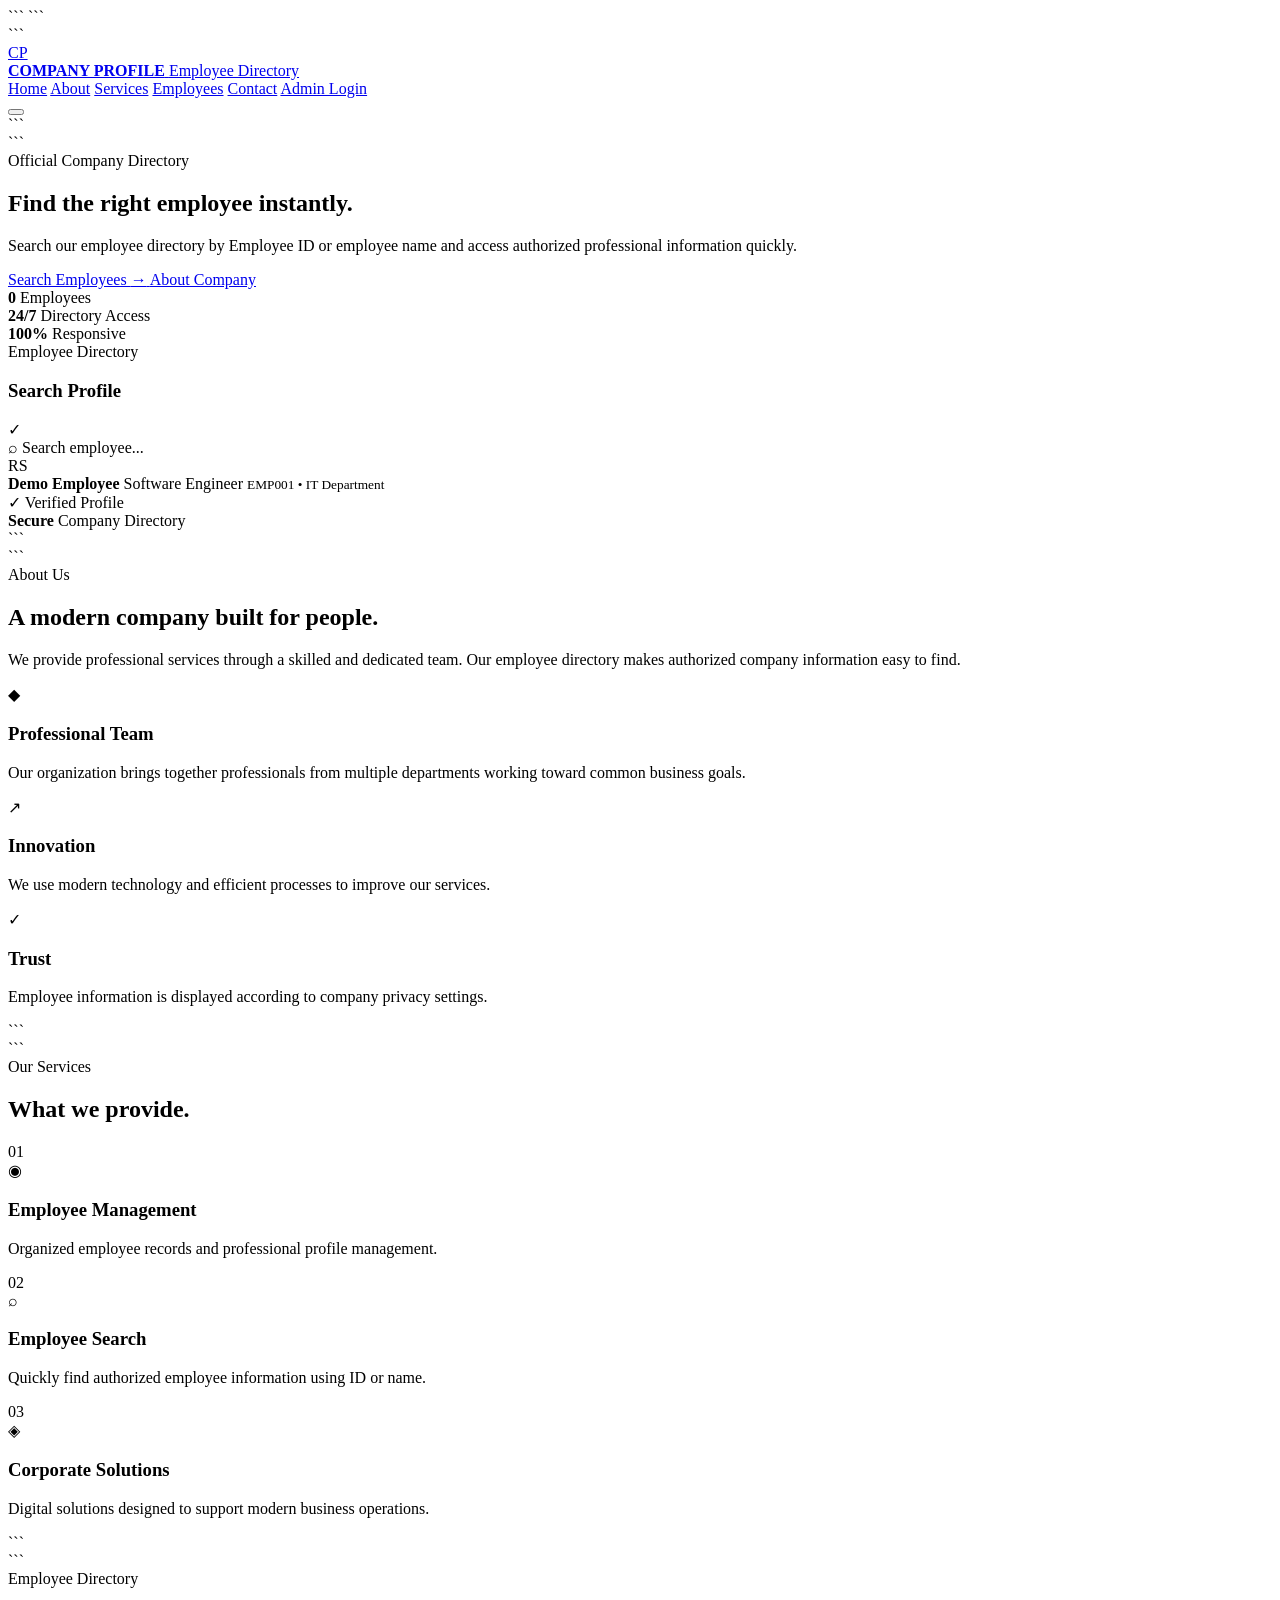
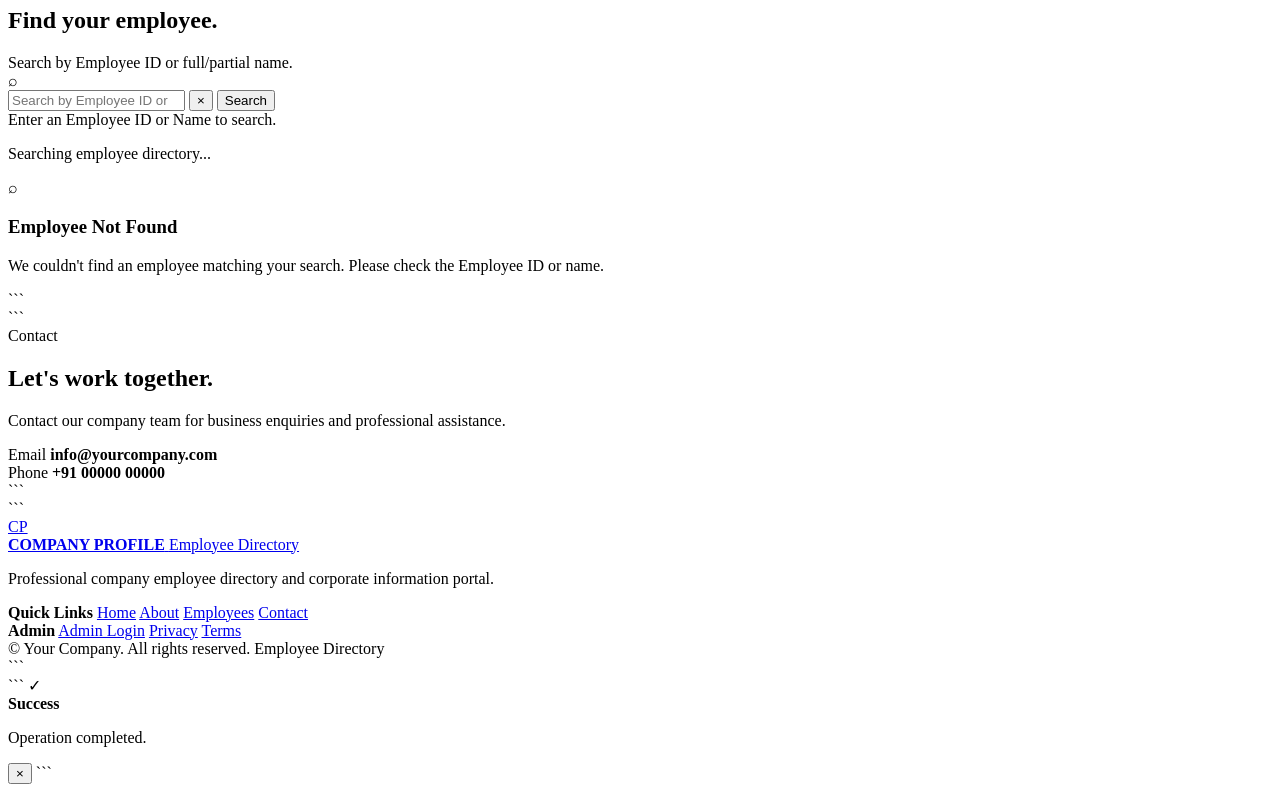
==== commit d15dd04f: "Update index.html new update" ====
--- a/index.html
+++ b/index.html
@@ -1,938 +1,587 @@
 <!DOCTYPE html>
-<html>
-  <head>
-    <title>Ministore</title>
-    <meta charset="utf-8">
-    <meta http-equiv="X-UA-Compatible" content="IE=edge">
+
+<html lang="en">
+<head>
+    <meta charset="UTF-8">
     <meta name="viewport" content="width=device-width, initial-scale=1.0">
-    <meta name="format-detection" content="telephone=no">
-    <meta name="apple-mobile-web-app-capable" content="yes">
-    <meta name="author" content="">
-    <meta name="keywords" content="">
-    <meta name="description" content="">
-    <link rel="stylesheet" type="text/css" href="css/bootstrap.min.css">
-    <link rel="stylesheet" type="text/css" href="style.css">
-    <link rel="stylesheet" href="https://cdn.jsdelivr.net/npm/swiper@9/swiper-bundle.min.css" />
-    <link rel="preconnect" href="https://fonts.googleapis.com">
-    <link rel="preconnect" href="https://fonts.gstatic.com" crossorigin>
-    <link href="https://fonts.googleapis.com/css2?family=Jost:wght@300;400;500&family=Lato:wght@300;400;700&display=swap" rel="stylesheet">
-    <!-- script
-    ================================================== -->
-    <script src="js/modernizr.js"></script>
-  </head>
-  <body data-bs-spy="scroll" data-bs-target="#navbar" data-bs-root-margin="0px 0px -40%" data-bs-smooth-scroll="true" tabindex="0">
-    <svg xmlns="http://www.w3.org/2000/svg" style="display: none;">
-      <symbol id="search" xmlns="http://www.w3.org/2000/svg" viewBox="0 0 32 32">
-        <title>Search</title>
-        <path fill="currentColor" d="M19 3C13.488 3 9 7.488 9 13c0 2.395.84 4.59 2.25 6.313L3.281 27.28l1.439 1.44l7.968-7.969A9.922 9.922 0 0 0 19 23c5.512 0 10-4.488 10-10S24.512 3 19 3zm0 2c4.43 0 8 3.57 8 8s-3.57 8-8 8s-8-3.57-8-8s3.57-8 8-8z" />
-      </symbol>
-      <symbol xmlns="http://www.w3.org/2000/svg" id="user" viewBox="0 0 16 16">
-        <path d="M3 14s-1 0-1-1 1-4 6-4 6 3 6 4-1 1-1 1H3Zm5-6a3 3 0 1 0 0-6 3 3 0 0 0 0 6Z" />
-      </symbol>
-      <symbol xmlns="http://www.w3.org/2000/svg" id="cart" viewBox="0 0 16 16">
-        <path d="M0 1.5A.5.5 0 0 1 .5 1H2a.5.5 0 0 1 .485.379L2.89 3H14.5a.5.5 0 0 1 .491.592l-1.5 8A.5.5 0 0 1 13 12H4a.5.5 0 0 1-.491-.408L2.01 3.607 1.61 2H.5a.5.5 0 0 1-.5-.5zM5 12a2 2 0 1 0 0 4 2 2 0 0 0 0-4zm7 0a2 2 0 1 0 0 4 2 2 0 0 0 0-4zm-7 1a1 1 0 1 1 0 2 1 1 0 0 1 0-2zm7 0a1 1 0 1 1 0 2 1 1 0 0 1 0-2z" />
-      </symbol>
-      <svg xmlns="http://www.w3.org/2000/svg" id="chevron-left" viewBox="0 0 16 16">
-        <path fill-rule="evenodd" d="M11.354 1.646a.5.5 0 0 1 0 .708L5.707 8l5.647 5.646a.5.5 0 0 1-.708.708l-6-6a.5.5 0 0 1 0-.708l6-6a.5.5 0 0 1 .708 0z" />
-      </svg>
-      <symbol xmlns="http://www.w3.org/2000/svg" id="chevron-right" viewBox="0 0 16 16">
-        <path fill-rule="evenodd" d="M4.646 1.646a.5.5 0 0 1 .708 0l6 6a.5.5 0 0 1 0 .708l-6 6a.5.5 0 0 1-.708-.708L10.293 8 4.646 2.354a.5.5 0 0 1 0-.708z" />
-      </symbol>
-      <symbol xmlns="http://www.w3.org/2000/svg" id="cart-outline" viewBox="0 0 16 16">
-        <path d="M0 1.5A.5.5 0 0 1 .5 1H2a.5.5 0 0 1 .485.379L2.89 3H14.5a.5.5 0 0 1 .49.598l-1 5a.5.5 0 0 1-.465.401l-9.397.472L4.415 11H13a.5.5 0 0 1 0 1H4a.5.5 0 0 1-.491-.408L2.01 3.607 1.61 2H.5a.5.5 0 0 1-.5-.5zM3.102 4l.84 4.479 9.144-.459L13.89 4H3.102zM5 12a2 2 0 1 0 0 4 2 2 0 0 0 0-4zm7 0a2 2 0 1 0 0 4 2 2 0 0 0 0-4zm-7 1a1 1 0 1 1 0 2 1 1 0 0 1 0-2zm7 0a1 1 0 1 1 0 2 1 1 0 0 1 0-2z" />
-      </symbol>
-      <symbol xmlns="http://www.w3.org/2000/svg" id="quality" viewBox="0 0 16 16">
-        <path d="M9.669.864 8 0 6.331.864l-1.858.282-.842 1.68-1.337 1.32L2.6 6l-.306 1.854 1.337 1.32.842 1.68 1.858.282L8 12l1.669-.864 1.858-.282.842-1.68 1.337-1.32L13.4 6l.306-1.854-1.337-1.32-.842-1.68L9.669.864zm1.196 1.193.684 1.365 1.086 1.072L12.387 6l.248 1.506-1.086 1.072-.684 1.365-1.51.229L8 10.874l-1.355-.702-1.51-.229-.684-1.365-1.086-1.072L3.614 6l-.25-1.506 1.087-1.072.684-1.365 1.51-.229L8 1.126l1.356.702 1.509.229z" />
-        <path d="M4 11.794V16l4-1 4 1v-4.206l-2.018.306L8 13.126 6.018 12.1 4 11.794z" />
-      </symbol>
-      <symbol xmlns="http://www.w3.org/2000/svg" id="price-tag" viewBox="0 0 16 16">
-        <path d="M6 4.5a1.5 1.5 0 1 1-3 0 1.5 1.5 0 0 1 3 0zm-1 0a.5.5 0 1 0-1 0 .5.5 0 0 0 1 0z" />
-        <path d="M2 1h4.586a1 1 0 0 1 .707.293l7 7a1 1 0 0 1 0 1.414l-4.586 4.586a1 1 0 0 1-1.414 0l-7-7A1 1 0 0 1 1 6.586V2a1 1 0 0 1 1-1zm0 5.586 7 7L13.586 9l-7-7H2v4.586z" />
-      </symbol>
-      <symbol xmlns="http://www.w3.org/2000/svg" id="shield-plus" viewBox="0 0 16 16">
-        <path d="M5.338 1.59a61.44 61.44 0 0 0-2.837.856.481.481 0 0 0-.328.39c-.554 4.157.726 7.19 2.253 9.188a10.725 10.725 0 0 0 2.287 2.233c.346.244.652.42.893.533.12.057.218.095.293.118a.55.55 0 0 0 .101.025.615.615 0 0 0 .1-.025c.076-.023.174-.061.294-.118.24-.113.547-.29.893-.533a10.726 10.726 0 0 0 2.287-2.233c1.527-1.997 2.807-5.031 2.253-9.188a.48.48 0 0 0-.328-.39c-.651-.213-1.75-.56-2.837-.855C9.552 1.29 8.531 1.067 8 1.067c-.53 0-1.552.223-2.662.524zM5.072.56C6.157.265 7.31 0 8 0s1.843.265 2.928.56c1.11.3 2.229.655 2.887.87a1.54 1.54 0 0 1 1.044 1.262c.596 4.477-.787 7.795-2.465 9.99a11.775 11.775 0 0 1-2.517 2.453 7.159 7.159 0 0 1-1.048.625c-.28.132-.581.24-.829.24s-.548-.108-.829-.24a7.158 7.158 0 0 1-1.048-.625 11.777 11.777 0 0 1-2.517-2.453C1.928 10.487.545 7.169 1.141 2.692A1.54 1.54 0 0 1 2.185 1.43 62.456 62.456 0 0 1 5.072.56z" />
-        <path d="M8 4.5a.5.5 0 0 1 .5.5v1.5H10a.5.5 0 0 1 0 1H8.5V9a.5.5 0 0 1-1 0V7.5H6a.5.5 0 0 1 0-1h1.5V5a.5.5 0 0 1 .5-.5z" />
-      </symbol>
-      <symbol xmlns="http://www.w3.org/2000/svg" id="star-fill" viewBox="0 0 16 16">
-        <path d="M3.612 15.443c-.386.198-.824-.149-.746-.592l.83-4.73L.173 6.765c-.329-.314-.158-.888.283-.95l4.898-.696L7.538.792c.197-.39.73-.39.927 0l2.184 4.327 4.898.696c.441.062.612.636.282.95l-3.522 3.356.83 4.73c.078.443-.36.79-.746.592L8 13.187l-4.389 2.256z" />
-      </symbol>
-      <symbol xmlns="http://www.w3.org/2000/svg" id="star-empty" viewBox="0 0 16 16">
-        <path d="M2.866 14.85c-.078.444.36.791.746.593l4.39-2.256 4.389 2.256c.386.198.824-.149.746-.592l-.83-4.73 3.522-3.356c.33-.314.16-.888-.282-.95l-4.898-.696L8.465.792a.513.513 0 0 0-.927 0L5.354 5.12l-4.898.696c-.441.062-.612.636-.283.95l3.523 3.356-.83 4.73zm4.905-2.767-3.686 1.894.694-3.957a.565.565 0 0 0-.163-.505L1.71 6.745l4.052-.576a.525.525 0 0 0 .393-.288L8 2.223l1.847 3.658a.525.525 0 0 0 .393.288l4.052.575-2.906 2.77a.565.565 0 0 0-.163.506l.694 3.957-3.686-1.894a.503.503 0 0 0-.461 0z" />
-      </symbol>
-      <symbol xmlns="http://www.w3.org/2000/svg" id="star-half" viewBox="0 0 16 16">
-        <path d="M5.354 5.119 7.538.792A.516.516 0 0 1 8 .5c.183 0 .366.097.465.292l2.184 4.327 4.898.696A.537.537 0 0 1 16 6.32a.548.548 0 0 1-.17.445l-3.523 3.356.83 4.73c.078.443-.36.79-.746.592L8 13.187l-4.389 2.256a.52.52 0 0 1-.146.05c-.342.06-.668-.254-.6-.642l.83-4.73L.173 6.765a.55.55 0 0 1-.172-.403.58.58 0 0 1 .085-.302.513.513 0 0 1 .37-.245l4.898-.696zM8 12.027a.5.5 0 0 1 .232.056l3.686 1.894-.694-3.957a.565.565 0 0 1 .162-.505l2.907-2.77-4.052-.576a.525.525 0 0 1-.393-.288L8.001 2.223 8 2.226v9.8z" />
-      </symbol>
-      <symbol xmlns="http://www.w3.org/2000/svg" id="quote" viewBox="0 0 24 24">
-        <path fill="currentColor" d="m15 17l2-4h-4V6h7v7l-2 4h-3Zm-9 0l2-4H4V6h7v7l-2 4H6Z" />
-      </symbol>
-      <symbol xmlns="http://www.w3.org/2000/svg" id="facebook" viewBox="0 0 24 24">
-        <path fill="currentColor" d="M9.198 21.5h4v-8.01h3.604l.396-3.98h-4V7.5a1 1 0 0 1 1-1h3v-4h-3a5 5 0 0 0-5 5v2.01h-2l-.396 3.98h2.396v8.01Z" />
-      </symbol>
-      <symbol xmlns="http://www.w3.org/2000/svg" id="youtube" viewBox="0 0 32 32">
-        <path fill="currentColor" d="M29.41 9.26a3.5 3.5 0 0 0-2.47-2.47C24.76 6.2 16 6.2 16 6.2s-8.76 0-10.94.59a3.5 3.5 0 0 0-2.47 2.47A36.13 36.13 0 0 0 2 16a36.13 36.13 0 0 0 .59 6.74a3.5 3.5 0 0 0 2.47 2.47c2.18.59 10.94.59 10.94.59s8.76 0 10.94-.59a3.5 3.5 0 0 0 2.47-2.47A36.13 36.13 0 0 0 30 16a36.13 36.13 0 0 0-.59-6.74ZM13.2 20.2v-8.4l7.27 4.2Z" />
-      </symbol>
-      <symbol xmlns="http://www.w3.org/2000/svg" id="twitter" viewBox="0 0 256 256">
-        <path fill="currentColor" d="m245.66 77.66l-29.9 29.9C209.72 177.58 150.67 232 80 232c-14.52 0-26.49-2.3-35.58-6.84c-7.33-3.67-10.33-7.6-11.08-8.72a8 8 0 0 1 3.85-11.93c.26-.1 24.24-9.31 39.47-26.84a110.93 110.93 0 0 1-21.88-24.2c-12.4-18.41-26.28-50.39-22-98.18a8 8 0 0 1 13.65-4.92c.35.35 33.28 33.1 73.54 43.72V88a47.87 47.87 0 0 1 14.36-34.3A46.87 46.87 0 0 1 168.1 40a48.66 48.66 0 0 1 41.47 24H240a8 8 0 0 1 5.66 13.66Z" />
-      </symbol>
-      <symbol xmlns="http://www.w3.org/2000/svg" id="instagram" viewBox="0 0 256 256">
-        <path fill="currentColor" d="M128 80a48 48 0 1 0 48 48a48.05 48.05 0 0 0-48-48Zm0 80a32 32 0 1 1 32-32a32 32 0 0 1-32 32Zm48-136H80a56.06 56.06 0 0 0-56 56v96a56.06 56.06 0 0 0 56 56h96a56.06 56.06 0 0 0 56-56V80a56.06 56.06 0 0 0-56-56Zm40 152a40 40 0 0 1-40 40H80a40 40 0 0 1-40-40V80a40 40 0 0 1 40-40h96a40 40 0 0 1 40 40ZM192 76a12 12 0 1 1-12-12a12 12 0 0 1 12 12Z" />
-      </symbol>
-      <symbol xmlns="http://www.w3.org/2000/svg" id="linkedin" viewBox="0 0 24 24">
-        <path fill="currentColor" d="M6.94 5a2 2 0 1 1-4-.002a2 2 0 0 1 4 .002zM7 8.48H3V21h4V8.48zm6.32 0H9.34V21h3.94v-6.57c0-3.66 4.77-4 4.77 0V21H22v-7.93c0-6.17-7.06-5.94-8.72-2.91l.04-1.68z" />
-      </symbol>
-      <symbol xmlns="http://www.w3.org/2000/svg" id="nav-icon" viewBox="0 0 16 16">
-        <path d="M14 10.5a.5.5 0 0 0-.5-.5h-3a.5.5 0 0 0 0 1h3a.5.5 0 0 0 .5-.5zm0-3a.5.5 0 0 0-.5-.5h-7a.5.5 0 0 0 0 1h7a.5.5 0 0 0 .5-.5zm0-3a.5.5 0 0 0-.5-.5h-11a.5.5 0 0 0 0 1h11a.5.5 0 0 0 .5-.5z" />
-      </symbol>
-      <symbol xmlns="http://www.w3.org/2000/svg" id="close" viewBox="0 0 16 16">
-        <path d="M2.146 2.854a.5.5 0 1 1 .708-.708L8 7.293l5.146-5.147a.5.5 0 0 1 .708.708L8.707 8l5.147 5.146a.5.5 0 0 1-.708.708L8 8.707l-5.146 5.147a.5.5 0 0 1-.708-.708L7.293 8 2.146 2.854Z" />
-      </symbol>
-      <symbol xmlns="http://www.w3.org/2000/svg" id="navbar-icon" viewBox="0 0 16 16">
-        <path d="M14 10.5a.5.5 0 0 0-.5-.5h-3a.5.5 0 0 0 0 1h3a.5.5 0 0 0 .5-.5zm0-3a.5.5 0 0 0-.5-.5h-7a.5.5 0 0 0 0 1h7a.5.5 0 0 0 .5-.5zm0-3a.5.5 0 0 0-.5-.5h-11a.5.5 0 0 0 0 1h11a.5.5 0 0 0 .5-.5z" />
-      </symbol>
-    </svg>  
-
-    <div class="search-popup">
-        <div class="search-popup-container">
-
-          <form role="search" method="get" class="search-form" action="">
-            <input type="search" id="search-form" class="search-field" placeholder="Type and press enter" value="" name="s" />
-            <button type="submit" class="search-submit"><svg class="search"><use xlink:href="#search"></use></svg></button>
-          </form>
-
-          <h5 class="cat-list-title">Browse Categories</h5>
-          
-          <ul class="cat-list">
-            <li class="cat-list-item">
-              <a href="#" title="Mobile Phones">Mobile Phones</a>
-            </li>
-            <li class="cat-list-item">
-              <a href="#" title="Smart Watches">Smart Watches</a>
-            </li>
-            <li class="cat-list-item">
-              <a href="#" title="Headphones">Headphones</a>
-            </li>
-            <li class="cat-list-item">
-              <a href="#" title="Accessories">Accessories</a>
-            </li>
-            <li class="cat-list-item">
-              <a href="#" title="Monitors">Monitors</a>
-            </li>
-            <li class="cat-list-item">
-              <a href="#" title="Speakers">Speakers</a>
-            </li>
-            <li class="cat-list-item">
-              <a href="#" title="Memory Cards">Memory Cards</a>
-            </li>
-          </ul>
-
-        </div>
-    </div>
-    
-    <header id="header" class="site-header header-scrolled position-fixed text-black bg-light">
-      <nav id="header-nav" class="navbar navbar-expand-lg px-3 mb-3">
-        <div class="container-fluid">
-          <a class="navbar-brand" href="index.html">
-            <img src="images/main-logo.png" class="logo">
-          </a>
-          <button class="navbar-toggler d-flex d-lg-none order-3 p-2" type="button" data-bs-toggle="offcanvas" data-bs-target="#bdNavbar" aria-controls="bdNavbar" aria-expanded="false" aria-label="Toggle navigation">
-            <svg class="navbar-icon">
-              <use xlink:href="#navbar-icon"></use>
-            </svg>
-          </button>
-          <div class="offcanvas offcanvas-end" tabindex="-1" id="bdNavbar" aria-labelledby="bdNavbarOffcanvasLabel">
-            <div class="offcanvas-header px-4 pb-0">
-              <a class="navbar-brand" href="index.html">
-                <img src="images/main-logo.png" class="logo">
-              </a>
-              <button type="button" class="btn-close btn-close-black" data-bs-dismiss="offcanvas" aria-label="Close" data-bs-target="#bdNavbar"></button>
-            </div>
-            <div class="offcanvas-body">
-              <ul id="navbar" class="navbar-nav text-uppercase justify-content-end align-items-center flex-grow-1 pe-3">
-                <li class="nav-item">
-                  <a class="nav-link me-4 active" href="#billboard">Home</a>
-                </li>
-                <li class="nav-item">
-                  <a class="nav-link me-4" href="#company-services">Services</a>
-                </li>
-                <li class="nav-item">
-                  <a class="nav-link me-4" href="#mobile-products">Products</a>
-                </li>
-                <li class="nav-item">
-                  <a class="nav-link me-4" href="#smart-watches">Watches</a>
-                </li>
-                <li class="nav-item">
-                  <a class="nav-link me-4" href="#yearly-sale">Sale</a>
-                </li>
-                <li class="nav-item">
-                  <a class="nav-link me-4" href="#latest-blog">Blog</a>
-                </li>
-                <li class="nav-item dropdown">
-                  <a class="nav-link me-4 dropdown-toggle link-dark" data-bs-toggle="dropdown" href="#" role="button" aria-expanded="false">Pages</a>
-                  <ul class="dropdown-menu">
-                    <li>
-                      <a href="about.html" class="dropdown-item">About</a>
-                    </li>
-                    <li>
-                      <a href="blog.html" class="dropdown-item">Blog</a>
-                    </li>
-                    <li>
-                      <a href="shop.html" class="dropdown-item">Shop</a>
-                    </li>
-                    <li>
-                      <a href="cart.html" class="dropdown-item">Cart</a>
-                    </li>
-                    <li>
-                      <a href="checkout.html" class="dropdown-item">Checkout</a>
-                    </li>
-                    <li>
-                      <a href="single-post.html" class="dropdown-item">Single Post</a>
-                    </li>
-                    <li>
-                      <a href="single-product.html" class="dropdown-item">Single Product</a>
-                    </li>
-                    <li>
-                      <a href="contact.html" class="dropdown-item">Contact</a>
-                    </li>
-                  </ul>
-                </li>
-                <li class="nav-item">
-                  <div class="user-items ps-5">
-                    <ul class="d-flex justify-content-end list-unstyled">
-                      <li class="search-item pe-3">
-                        <a href="#" class="search-button">
-                          <svg class="search">
-                            <use xlink:href="#search"></use>
-                          </svg>
-                        </a>
-                      </li>
-                      <li class="pe-3">
-                        <a href="#">
-                          <svg class="user">
-                            <use xlink:href="#user"></use>
-                          </svg>
-                        </a>
-                      </li>
-                      <li>
-                        <a href="cart.html">
-                          <svg class="cart">
-                            <use xlink:href="#cart"></use>
-                          </svg>
-                        </a>
-                      </li>
-                    </ul>
-                  </div>
-                </li>
-              </ul>
-            </div>
-          </div>
-        </div>
-      </nav>
-    </header>
-    <section id="billboard" class="position-relative overflow-hidden bg-light-blue">
-      <div class="swiper main-swiper">
-        <div class="swiper-wrapper">
-          <div class="swiper-slide">
-            <div class="container">
-              <div class="row d-flex align-items-center">
-                <div class="col-md-6">
-                  <div class="banner-content">
-                    <h1 class="display-2 text-uppercase text-dark pb-5">Your Products Are Great.</h1>
-                    <a href="shop.html" class="btn btn-medium btn-dark text-uppercase btn-rounded-none">Shop Product</a>
-                  </div>
+
+```
+<meta name="description"
+      content="Professional Company Employee Directory">
+
+<title>Company Profile | Employee Directory</title>
+
+<link rel="preconnect" href="https://fonts.googleapis.com">
+<link rel="preconnect" href="https://fonts.gstatic.com" crossorigin>
+<link href="https://fonts.googleapis.com/css2?family=Inter:wght@400;500;600;700;800&display=swap" rel="stylesheet">
+
+<link rel="stylesheet" href="css/style.css">
+```
+
+</head>
+
+<body>
+
+<!-- ================= HEADER ================= -->
+
+<header class="site-header" id="siteHeader">
+
+```
+<div class="container nav-wrapper">
+
+    <a href="#" class="brand">
+        <div class="brand-logo">
+            CP
+        </div>
+
+        <div class="brand-text">
+            <strong id="companyName">COMPANY PROFILE</strong>
+            <span>Employee Directory</span>
+        </div>
+    </a>
+
+    <nav class="main-nav" id="mainNav">
+
+        <a href="#home" class="nav-link active">Home</a>
+        <a href="#about" class="nav-link">About</a>
+        <a href="#services" class="nav-link">Services</a>
+        <a href="#directory" class="nav-link">Employees</a>
+        <a href="#contact" class="nav-link">Contact</a>
+
+        <a href="login.html" class="nav-admin">
+            Admin Login
+        </a>
+
+    </nav>
+
+    <button class="menu-toggle"
+            id="menuToggle"
+            aria-label="Open navigation">
+        <span></span>
+        <span></span>
+        <span></span>
+    </button>
+
+</div>
+```
+
+</header>
+
+<!-- ================= HERO ================= -->
+
+<main>
+
+<section class="hero" id="home">
+
+```
+<div class="hero-background"></div>
+
+<div class="container hero-grid">
+
+    <div class="hero-content">
+
+        <div class="eyebrow">
+            <span class="eyebrow-dot"></span>
+            Official Company Directory
+        </div>
+
+        <h1>
+            Find the right
+            <span>employee</span>
+            instantly.
+        </h1>
+
+        <p>
+            Search our employee directory by Employee ID or
+            employee name and access authorized professional
+            information quickly.
+        </p>
+
+        <div class="hero-actions">
+            <a href="#directory" class="btn btn-primary">
+                Search Employees
+                <span>→</span>
+            </a>
+
+            <a href="#about" class="btn btn-secondary">
+                About Company
+            </a>
+        </div>
+
+        <div class="hero-stats">
+
+            <div>
+                <strong id="totalEmployees">0</strong>
+                <span>Employees</span>
+            </div>
+
+            <div>
+                <strong>24/7</strong>
+                <span>Directory Access</span>
+            </div>
+
+            <div>
+                <strong>100%</strong>
+                <span>Responsive</span>
+            </div>
+
+        </div>
+
+    </div>
+
+
+    <div class="hero-visual">
+
+        <div class="visual-card">
+
+            <div class="visual-top">
+
+                <div>
+                    <span class="small-label">
+                        Employee Directory
+                    </span>
+
+                    <h3>Search Profile</h3>
                 </div>
-                <div class="col-md-5">
-                  <div class="image-holder">
-                    <img src="images/banner-image.png" alt="banner">
-                  </div>
+
+                <div class="secure-icon">
+                    ✓
                 </div>
-              </div>
-            </div>
-          </div>
-          <div class="swiper-slide">
-            <div class="container">
-              <div class="row d-flex flex-wrap align-items-center">
-                <div class="col-md-6">
-                  <div class="banner-content">
-                    <h1 class="display-2 text-uppercase text-dark pb-5">Technology Hack You Won't Get</h1>
-                    <a href="shop.html" class="btn btn-medium btn-dark text-uppercase btn-rounded-none">Shop Product</a>
-                  </div>
+
+            </div>
+
+            <div class="mini-search">
+                <span>⌕</span>
+                <span>Search employee...</span>
+            </div>
+
+            <div class="mini-profile">
+
+                <div class="avatar">
+                    RS
                 </div>
-                <div class="col-md-5">
-                  <div class="image-holder">
-                    <img src="images/banner-image.png" alt="banner">
-                  </div>
+
+                <div class="mini-info">
+                    <strong>Demo Employee</strong>
+                    <span>Software Engineer</span>
+                    <small>EMP001 • IT Department</small>
                 </div>
-              </div>
-            </div>
-          </div>
-        </div>
-      </div>
-      <div class="swiper-icon swiper-arrow swiper-arrow-prev">
-        <svg class="chevron-left">
-          <use xlink:href="#chevron-left" />
-        </svg>
-      </div>
-      <div class="swiper-icon swiper-arrow swiper-arrow-next">
-        <svg class="chevron-right">
-          <use xlink:href="#chevron-right" />
-        </svg>
-      </div>
-    </section>
-    <section id="company-services" class="padding-large">
-      <div class="container">
-        <div class="row">
-          <div class="col-lg-3 col-md-6 pb-3">
-            <div class="icon-box d-flex">
-              <div class="icon-box-icon pe-3 pb-3">
-                <svg class="cart-outline">
-                  <use xlink:href="#cart-outline" />
-                </svg>
-              </div>
-              <div class="icon-box-content">
-                <h3 class="card-title text-uppercase text-dark">Free delivery</h3>
-                <p>Consectetur adipi elit lorem ipsum dolor sit amet.</p>
-              </div>
-            </div>
-          </div>
-          <div class="col-lg-3 col-md-6 pb-3">
-            <div class="icon-box d-flex">
-              <div class="icon-box-icon pe-3 pb-3">
-                <svg class="quality">
-                  <use xlink:href="#quality" />
-                </svg>
-              </div>
-              <div class="icon-box-content">
-                <h3 class="card-title text-uppercase text-dark">Quality guarantee</h3>
-                <p>Dolor sit amet orem ipsu mcons ectetur adipi elit.</p>
-              </div>
-            </div>
-          </div>
-          <div class="col-lg-3 col-md-6 pb-3">
-            <div class="icon-box d-flex">
-              <div class="icon-box-icon pe-3 pb-3">
-                <svg class="price-tag">
-                  <use xlink:href="#price-tag" />
-                </svg>
-              </div>
-              <div class="icon-box-content">
-                <h3 class="card-title text-uppercase text-dark">Daily offers</h3>
-                <p>Amet consectetur adipi elit loreme ipsum dolor sit.</p>
-              </div>
-            </div>
-          </div>
-          <div class="col-lg-3 col-md-6 pb-3">
-            <div class="icon-box d-flex">
-              <div class="icon-box-icon pe-3 pb-3">
-                <svg class="shield-plus">
-                  <use xlink:href="#shield-plus" />
-                </svg>
-              </div>
-              <div class="icon-box-content">
-                <h3 class="card-title text-uppercase text-dark">100% secure payment</h3>
-                <p>Rem Lopsum dolor sit amet, consectetur adipi elit.</p>
-              </div>
-            </div>
-          </div>
-        </div>
-      </div>
-    </section>
-    <section id="mobile-products" class="product-store position-relative padding-large no-padding-top">
-      <div class="container">
-        <div class="row">
-          <div class="display-header d-flex justify-content-between pb-3">
-            <h2 class="display-7 text-dark text-uppercase">Mobile Products</h2>
-            <div class="btn-right">
-              <a href="shop.html" class="btn btn-medium btn-normal text-uppercase">Go to Shop</a>
-            </div>
-          </div>
-          <div class="swiper product-swiper">
-            <div class="swiper-wrapper">
-              <div class="swiper-slide">
-                <div class="product-card position-relative">
-                  <div class="image-holder">
-                    <img src="images/product-item1.jpg" alt="product-item" class="img-fluid">
-                  </div>
-                  <div class="cart-concern position-absolute">
-                    <div class="cart-button d-flex">
-                      <a href="#" class="btn btn-medium btn-black">Add to Cart<svg class="cart-outline"><use xlink:href="#cart-outline"></use></svg></a>
-                    </div>
-                  </div>
-                  <div class="card-detail d-flex justify-content-between align-items-baseline pt-3">
-                    <h3 class="card-title text-uppercase">
-                      <a href="#">Iphone 10</a>
-                    </h3>
-                    <span class="item-price text-primary">$980</span>
-                  </div>
-                </div>
-              </div>
-              <div class="swiper-slide">
-                <div class="product-card position-relative">
-                  <div class="image-holder">
-                    <img src="images/product-item2.jpg" alt="product-item" class="img-fluid">
-                  </div>
-                  <div class="cart-concern position-absolute">
-                    <div class="cart-button d-flex">
-                      <a href="#" class="btn btn-medium btn-black">Add to Cart<svg class="cart-outline"><use xlink:href="#cart-outline"></use></svg></a>
-                    </div>
-                  </div>
-                  <div class="card-detail d-flex justify-content-between align-items-baseline pt-3">
-                    <h3 class="card-title text-uppercase">
-                      <a href="#">Iphone 11</a>
-                    </h3>
-                    <span class="item-price text-primary">$1100</span>
-                  </div>
-                </div>
-              </div>
-              <div class="swiper-slide">
-                <div class="product-card position-relative">
-                  <div class="image-holder">
-                    <img src="images/product-item3.jpg" alt="product-item" class="img-fluid">
-                  </div>
-                  <div class="cart-concern position-absolute">
-                    <div class="cart-button d-flex">
-                      <a href="#" class="btn btn-medium btn-black">Add to Cart<svg class="cart-outline"><use xlink:href="#cart-outline"></use></svg></a>
-                    </div>
-                  </div>
-                  <div class="card-detail d-flex justify-content-between align-items-baseline pt-3">
-                    <h3 class="card-title text-uppercase">
-                      <a href="#">Iphone 8</a>
-                    </h3>
-                    <span class="item-price text-primary">$780</span>
-                  </div>
-                </div>
-              </div>
-              <div class="swiper-slide">
-                <div class="product-card position-relative">
-                  <div class="image-holder">
-                    <img src="images/product-item4.jpg" alt="product-item" class="img-fluid">
-                  </div>
-                  <div class="cart-concern position-absolute">
-                    <div class="cart-button d-flex">
-                      <a href="#" class="btn btn-medium btn-black">Add to Cart<svg class="cart-outline"><use xlink:href="#cart-outline"></use></svg></a>
-                    </div>
-                  </div>
-                  <div class="card-detail d-flex justify-content-between align-items-baseline pt-3">
-                    <h3 class="card-title text-uppercase">
-                      <a href="#">Iphone 13</a>
-                    </h3>
-                    <span class="item-price text-primary">$1500</span>
-                  </div>
-                </div>
-              </div>
-              <div class="swiper-slide">
-                <div class="product-card position-relative">
-                  <div class="image-holder">
-                    <img src="images/product-item5.jpg" alt="product-item" class="img-fluid">
-                  </div>
-                  <div class="cart-concern position-absolute">
-                    <div class="cart-button d-flex">
-                      <a href="#" class="btn btn-medium btn-black">Add to Cart<svg class="cart-outline"><use xlink:href="#cart-outline"></use></svg></a>
-                    </div>
-                  </div>
-                  <div class="card-detail d-flex justify-content-between align-items-baseline pt-3">
-                    <h3 class="card-title text-uppercase">
-                      <a href="#">Iphone 12</a>
-                    </h3>
-                    <span class="item-price text-primary">$1300</span>
-                  </div>
-                </div>
-              </div>
-            </div>
-          </div>
-        </div>
-      </div>
-      <div class="swiper-pagination position-absolute text-center"></div>
-    </section>
-    <section id="smart-watches" class="product-store padding-large position-relative">
-      <div class="container">
-        <div class="row">
-          <div class="display-header d-flex justify-content-between pb-3">
-            <h2 class="display-7 text-dark text-uppercase">Smart Watches</h2>
-            <div class="btn-right">
-              <a href="shop.html" class="btn btn-medium btn-normal text-uppercase">Go to Shop</a>
-            </div>
-          </div>
-          <div class="swiper product-watch-swiper">
-            <div class="swiper-wrapper">
-              <div class="swiper-slide">
-                <div class="product-card position-relative">
-                  <div class="image-holder">
-                    <img src="images/product-item6.jpg" alt="product-item" class="img-fluid">
-                  </div>
-                  <div class="cart-concern position-absolute">
-                    <div class="cart-button d-flex">
-                      <a href="#" class="btn btn-medium btn-black">Add to Cart<svg class="cart-outline"><use xlink:href="#cart-outline"></use></svg></a>
-                    </div>
-                  </div>
-                  <div class="card-detail d-flex justify-content-between align-items-baseline pt-3">
-                    <h3 class="card-title text-uppercase">
-                      <a href="#">Pink watch</a>
-                    </h3>
-                    <span class="item-price text-primary">$870</span>
-                  </div>
-                </div>
-              </div>
-              <div class="swiper-slide">
-                <div class="product-card position-relative">
-                  <div class="image-holder">
-                    <img src="images/product-item7.jpg" alt="product-item" class="img-fluid">
-                  </div>
-                  <div class="cart-concern position-absolute">
-                    <div class="cart-button d-flex">
-                      <a href="#" class="btn btn-medium btn-black">Add to Cart<svg class="cart-outline"><use xlink:href="#cart-outline"></use></svg></a>
-                    </div>
-                  </div>
-                  <div class="card-detail d-flex justify-content-between align-items-baseline pt-3">
-                    <h3 class="card-title text-uppercase">
-                      <a href="#">Heavy watch</a>
-                    </h3>
-                    <span class="item-price text-primary">$680</span>
-                  </div>
-                </div>
-              </div>
-              <div class="swiper-slide">
-                <div class="product-card position-relative">
-                  <div class="image-holder">
-                    <img src="images/product-item8.jpg" alt="product-item" class="img-fluid">
-                  </div>
-                  <div class="cart-concern position-absolute">
-                    <div class="cart-button d-flex">
-                      <a href="#" class="btn btn-medium btn-black">Add to Cart<svg class="cart-outline"><use xlink:href="#cart-outline"></use></svg></a>
-                    </div>
-                  </div>
-                  <div class="card-detail d-flex justify-content-between align-items-baseline pt-3">
-                    <h3 class="card-title text-uppercase">
-                      <a href="#">spotted watch</a>
-                    </h3>
-                    <span class="item-price text-primary">$750</span>
-                  </div>
-                </div>
-              </div>
-              <div class="swiper-slide">
-                <div class="product-card position-relative">
-                  <div class="image-holder">
-                    <img src="images/product-item9.jpg" alt="product-item" class="img-fluid">
-                  </div>
-                  <div class="cart-concern position-absolute">
-                    <div class="cart-button d-flex">
-                      <a href="#" class="btn btn-medium btn-black">Add to Cart<svg class="cart-outline"><use xlink:href="#cart-outline"></use></svg></a>
-                    </div>
-                  </div>
-                  <div class="card-detail d-flex justify-content-between align-items-baseline pt-3">
-                    <h3 class="card-title text-uppercase">
-                      <a href="#">black watch</a>
-                    </h3>
-                    <span class="item-price text-primary">$650</span>
-                  </div>
-                </div>
-              </div>
-              <div class="swiper-slide">
-                <div class="product-card position-relative">
-                  <div class="image-holder">
-                    <img src="images/product-item10.jpg" alt="product-item" class="img-fluid">
-                  </div>
-                  <div class="cart-concern position-absolute">
-                    <div class="cart-button d-flex">
-                      <a href="#" class="btn btn-medium btn-black">Add to Cart<svg class="cart-outline"><use xlink:href="#cart-outline"></use></svg></a>
-                    </div>
-                  </div>
-                  <div class="card-detail d-flex justify-content-between pt-3">
-                    <h3 class="card-title text-uppercase">
-                      <a href="#">black watch</a>
-                    </h3>
-                    <span class="item-price text-primary">$750</span>
-                  </div>
-                </div>
-              </div>
-            </div>
-          </div>
-        </div>
-      </div>
-      <div class="swiper-pagination position-absolute text-center"></div>
-    </section>
-    <section id="yearly-sale" class="bg-light-blue overflow-hidden mt-5 padding-xlarge" style="background-image: url('images/single-image1.png');background-position: right; background-repeat: no-repeat;">
-      <div class="row d-flex flex-wrap align-items-center">
-        <div class="col-md-6 col-sm-12">
-          <div class="text-content offset-4 padding-medium">
-            <h3>10% off</h3>
-            <h2 class="display-2 pb-5 text-uppercase text-dark">New year sale</h2>
-            <a href="shop.html" class="btn btn-medium btn-dark text-uppercase btn-rounded-none">Shop Sale</a>
-          </div>
-        </div>
-        <div class="col-md-6 col-sm-12">
-          
-        </div>
-      </div>
-    </section>
-    <section id="latest-blog" class="padding-large">
-      <div class="container">
-        <div class="row">
-          <div class="display-header d-flex justify-content-between pb-3">
-            <h2 class="display-7 text-dark text-uppercase">Latest Posts</h2>
-            <div class="btn-right">
-              <a href="blog.html" class="btn btn-medium btn-normal text-uppercase">Read Blog</a>
-            </div>
-          </div>
-          <div class="post-grid d-flex flex-wrap justify-content-between">
-            <div class="col-lg-4 col-sm-12">
-              <div class="card border-none me-3">
-                <div class="card-image">
-                  <img src="images/post-item1.jpg" alt="" class="img-fluid">
-                </div>
-              </div>
-              <div class="card-body text-uppercase">
-                <div class="card-meta text-muted">
-                  <span class="meta-date">feb 22, 2023</span>
-                  <span class="meta-category">- Gadgets</span>
-                </div>
-                <h3 class="card-title">
-                  <a href="#">Get some cool gadgets in 2023</a>
-                </h3>
-              </div>
-            </div>
-            <div class="col-lg-4 col-sm-12">
-              <div class="card border-none me-3">
-                <div class="card-image">
-                  <img src="images/post-item2.jpg" alt="" class="img-fluid">
-                </div>
-              </div>
-              <div class="card-body text-uppercase">
-                <div class="card-meta text-muted">
-                  <span class="meta-date">feb 25, 2023</span>
-                  <span class="meta-category">- Technology</span>
-                </div>
-                <h3 class="card-title">
-                  <a href="#">Technology Hack You Won't Get</a>
-                </h3>
-              </div>
-            </div>
-            <div class="col-lg-4 col-sm-12">
-              <div class="card border-none me-3">
-                <div class="card-image">
-                  <img src="images/post-item3.jpg" alt="" class="img-fluid">
-                </div>
-              </div>
-              <div class="card-body text-uppercase">
-                <div class="card-meta text-muted">
-                  <span class="meta-date">feb 22, 2023</span>
-                  <span class="meta-category">- Camera</span>
-                </div>
-                <h3 class="card-title">
-                  <a href="#">Top 10 Small Camera In The World</a>
-                </h3>
-              </div>
-            </div>
-          </div>
-        </div>
-      </div>
-    </section>
-    <section id="testimonials" class="position-relative">
-      <div class="container">
-        <div class="row">
-          <div class="review-content position-relative">
-            <div class="swiper-icon swiper-arrow swiper-arrow-prev position-absolute d-flex align-items-center">
-              <svg class="chevron-left">
-                <use xlink:href="#chevron-left" />
-              </svg>
-            </div>
-            <div class="swiper testimonial-swiper">
-              <div class="quotation text-center">
-                <svg class="quote">
-                  <use xlink:href="#quote" />
-                </svg>
-              </div>
-              <div class="swiper-wrapper">
-                <div class="swiper-slide text-center d-flex justify-content-center">
-                  <div class="review-item col-md-10">
-                    <i class="icon icon-review"></i>
-                    <blockquote>“Tempus oncu enim pellen tesque este pretium in neque, elit morbi sagittis lorem habi mattis Pellen tesque pretium feugiat vel morbi suspen dise sagittis lorem habi tasse morbi.”</blockquote>
-                    <div class="rating">
-                      <svg class="star star-fill">
-                        <use xlink:href="#star-fill"></use>
-                      </svg>
-                      <svg class="star star-fill">
-                        <use xlink:href="#star-fill"></use>
-                      </svg>
-                      <svg class="star star-fill">
-                        <use xlink:href="#star-fill"></use>
-                      </svg>
-                      <svg class="star star-half">
-                        <use xlink:href="#star-half"></use>
-                      </svg>
-                      <svg class="star star-empty">
-                        <use xlink:href="#star-empty"></use>
-                      </svg>
-                    </div>
-                    <div class="author-detail">
-                      <div class="name text-dark text-uppercase pt-2">Emma Chamberlin</div>
-                    </div>
-                  </div>
-                </div>
-                <div class="swiper-slide text-center d-flex justify-content-center">
-                  <div class="review-item col-md-10">
-                    <i class="icon icon-review"></i>
-                    <blockquote>“A blog is a digital publication that can complement a website or exist independently. A blog may include articles, short posts, listicles, infographics, videos, and other digital content.”</blockquote>
-                    <div class="rating">
-                      <svg class="star star-fill">
-                        <use xlink:href="#star-fill"></use>
-                      </svg>
-                      <svg class="star star-fill">
-                        <use xlink:href="#star-fill"></use>
-                      </svg>
-                      <svg class="star star-fill">
-                        <use xlink:href="#star-fill"></use>
-                      </svg>
-                      <svg class="star star-half">
-                        <use xlink:href="#star-half"></use>
-                      </svg>
-                      <svg class="star star-empty">
-                        <use xlink:href="#star-empty"></use>
-                      </svg>
-                    </div>
-                    <div class="author-detail">
-                      <div class="name text-dark text-uppercase pt-2">Jennie Rose</div>
-                    </div>
-                  </div>
-                </div>
-              </div>
-            </div>
-            <div class="swiper-icon swiper-arrow swiper-arrow-next position-absolute d-flex align-items-center">
-              <svg class="chevron-right">
-                <use xlink:href="#chevron-right" />
-              </svg>
-            </div>
-          </div>
-        </div>
-      </div>
-      <div class="swiper-pagination"></div>
-    </section>
-    <section id="subscribe" class="container-grid padding-large position-relative overflow-hidden">
-      <div class="container">
-        <div class="row">
-          <div class="subscribe-content bg-dark d-flex flex-wrap justify-content-center align-items-center padding-medium">
-            <div class="col-md-6 col-sm-12">
-              <div class="display-header pe-3">
-                <h2 class="display-7 text-uppercase text-light">Subscribe Us Now</h2>
-                <p>Get latest news, updates and deals directly mailed to your inbox.</p>
-              </div>
-            </div>
-            <div class="col-md-5 col-sm-12">
-              <form class="subscription-form validate">
-                <div class="input-group flex-wrap">
-                  <input class="form-control btn-rounded-none" type="email" name="EMAIL" placeholder="Your email address here" required="">
-                  <button class="btn btn-medium btn-primary text-uppercase btn-rounded-none" type="submit" name="subscribe">Subscribe</button>
-                </div>
-              </form>
-            </div>
-          </div>
-        </div>
-      </div>
-    </section>
-    <section id="instagram" class="padding-large overflow-hidden no-padding-top">
-      <div class="container">
-        <div class="row">
-          <div class="display-header text-uppercase text-dark text-center pb-3">
-            <h2 class="display-7">Shop Our Insta</h2>
-          </div>
-          <div class="d-flex flex-wrap">
-            <figure class="instagram-item pe-2">
-              <a href="https://templatesjungle.com/" class="image-link position-relative">
-                <img src="images/insta-item1.jpg" alt="instagram" class="insta-image">
-                <div class="icon-overlay position-absolute d-flex justify-content-center">
-                  <svg class="instagram">
-                    <use xlink:href="#instagram"></use>
-                  </svg>
-                </div>
-              </a>
-            </figure>
-            <figure class="instagram-item pe-2">
-              <a href="https://templatesjungle.com/" class="image-link position-relative">
-                <img src="images/insta-item2.jpg" alt="instagram" class="insta-image">
-                <div class="icon-overlay position-absolute d-flex justify-content-center">
-                  <svg class="instagram">
-                    <use xlink:href="#instagram"></use>
-                  </svg>
-                </div>
-              </a>
-            </figure>
-            <figure class="instagram-item pe-2">
-              <a href="https://templatesjungle.com/" class="image-link position-relative">
-                <img src="images/insta-item3.jpg" alt="instagram" class="insta-image">
-                <div class="icon-overlay position-absolute d-flex justify-content-center">
-                  <svg class="instagram">
-                    <use xlink:href="#instagram"></use>
-                  </svg>
-                </div>
-              </a>
-            </figure>
-            <figure class="instagram-item pe-2">
-              <a href="https://templatesjungle.com/" class="image-link position-relative">
-                <img src="images/insta-item4.jpg" alt="instagram" class="insta-image">
-                <div class="icon-overlay position-absolute d-flex justify-content-center">
-                  <svg class="instagram">
-                    <use xlink:href="#instagram"></use>
-                  </svg>
-                </div>
-              </a>
-            </figure>
-            <figure class="instagram-item pe-2">
-              <a href="https://templatesjungle.com/" class="image-link position-relative">
-                <img src="images/insta-item5.jpg" alt="instagram" class="insta-image">
-                <div class="icon-overlay position-absolute d-flex justify-content-center">
-                  <svg class="instagram">
-                    <use xlink:href="#instagram"></use>
-                  </svg>
-                </div>
-              </a>
-            </figure>
-          </div>
-        </div>
-      </div>
-    </section>
-    <footer id="footer" class="overflow-hidden">
-      <div class="container">
-        <div class="row">
-          <div class="footer-top-area">
-            <div class="row d-flex flex-wrap justify-content-between">
-              <div class="col-lg-3 col-sm-6 pb-3">
-                <div class="footer-menu">
-                  <img src="images/main-logo.png" alt="logo">
-                  <p>Nisi, purus vitae, ultrices nunc. Sit ac sit suscipit hendrerit. Gravida massa volutpat aenean odio erat nullam fringilla.</p>
-                  <div class="social-links">
-                    <ul class="d-flex list-unstyled">
-                      <li>
-                        <a href="#">
-                          <svg class="facebook">
-                            <use xlink:href="#facebook" />
-                          </svg>
-                        </a>
-                      </li>
-                      <li>
-                        <a href="#">
-                          <svg class="instagram">
-                            <use xlink:href="#instagram" />
-                          </svg>
-                        </a>
-                      </li>
-                      <li>
-                        <a href="#">
-                          <svg class="twitter">
-                            <use xlink:href="#twitter" />
-                          </svg>
-                        </a>
-                      </li>
-                      <li>
-                        <a href="#">
-                          <svg class="linkedin">
-                            <use xlink:href="#linkedin" />
-                          </svg>
-                        </a>
-                      </li>
-                      <li>
-                        <a href="#">
-                          <svg class="youtube">
-                            <use xlink:href="#youtube" />
-                          </svg>
-                        </a>
-                      </li>
-                    </ul>
-                  </div>
-                </div>
-              </div>
-              <div class="col-lg-2 col-sm-6 pb-3">
-                <div class="footer-menu text-uppercase">
-                  <h5 class="widget-title pb-2">Quick Links</h5>
-                  <ul class="menu-list list-unstyled text-uppercase">
-                    <li class="menu-item pb-2">
-                      <a href="#">Home</a>
-                    </li>
-                    <li class="menu-item pb-2">
-                      <a href="#">About</a>
-                    </li>
-                    <li class="menu-item pb-2">
-                      <a href="#">Shop</a>
-                    </li>
-                    <li class="menu-item pb-2">
-                      <a href="#">Blogs</a>
-                    </li>
-                    <li class="menu-item pb-2">
-                      <a href="#">Contact</a>
-                    </li>
-                  </ul>
-                </div>
-              </div>
-              <div class="col-lg-3 col-sm-6 pb-3">
-                <div class="footer-menu text-uppercase">
-                  <h5 class="widget-title pb-2">Help & Info Help</h5>
-                  <ul class="menu-list list-unstyled">
-                    <li class="menu-item pb-2">
-                      <a href="#">Track Your Order</a>
-                    </li>
-                    <li class="menu-item pb-2">
-                      <a href="#">Returns Policies</a>
-                    </li>
-                    <li class="menu-item pb-2">
-                      <a href="#">Shipping + Delivery</a>
-                    </li>
-                    <li class="menu-item pb-2">
-                      <a href="#">Contact Us</a>
-                    </li>
-                    <li class="menu-item pb-2">
-                      <a href="#">Faqs</a>
-                    </li>
-                  </ul>
-                </div>
-              </div>
-              <div class="col-lg-3 col-sm-6 pb-3">
-                <div class="footer-menu contact-item">
-                  <h5 class="widget-title text-uppercase pb-2">Contact Us</h5>
-                  <p>Do you have any queries or suggestions? <a href="mailto:">yourinfo@gmail.com</a>
-                  </p>
-                  <p>If you need support? Just give us a call. <a href="">+55 111 222 333 44</a>
-                  </p>
-                </div>
-              </div>
-            </div>
-          </div>
-        </div>
-      </div>
-      <hr>
-    </footer>
-    <div id="footer-bottom">
-      <div class="container">
-        <div class="row d-flex flex-wrap justify-content-between">
-          <div class="col-md-4 col-sm-6">
-            <div class="Shipping d-flex">
-              <p>We ship with:</p>
-              <div class="card-wrap ps-2">
-                <img src="images/dhl.png" alt="visa">
-                <img src="images/shippingcard.png" alt="mastercard">
-              </div>
-            </div>
-          </div>
-          <div class="col-md-4 col-sm-6">
-            <div class="payment-method d-flex">
-              <p>Payment options:</p>
-              <div class="card-wrap ps-2">
-                <img src="images/visa.jpg" alt="visa">
-                <img src="images/mastercard.jpg" alt="mastercard">
-                <img src="images/paypal.jpg" alt="paypal">
-              </div>
-            </div>
-          </div>
-          <div class="col-md-4 col-sm-6">
-            <div class="copyright">
-              <p>© Copyright 2023 MiniStore. Design by <a href="https://templatesjungle.com/">TemplatesJungle</a> Distribution by <a href="https://themewagon.com">ThemeWagon</a>
-              </p>
-            </div>
-          </div>
-        </div>
-      </div>
-    </div>
-    <script src="js/jquery-1.11.0.min.js"></script>
-    <script src="https://cdn.jsdelivr.net/npm/swiper/swiper-bundle.min.js"></script>
-    <script type="text/javascript" src="js/bootstrap.bundle.min.js"></script>
-    <script type="text/javascript" src="js/plugins.js"></script>
-    <script type="text/javascript" src="js/script.js"></script>
-  </body>
-</html>+
+                <span class="online-dot"></span>
+
+            </div>
+
+        </div>
+
+        <div class="floating-card floating-one">
+            <span>✓</span>
+            Verified Profile
+        </div>
+
+        <div class="floating-card floating-two">
+            <strong>Secure</strong>
+            <span>Company Directory</span>
+        </div>
+
+    </div>
+
+</div>
+```
+
+</section>
+
+<!-- ================= ABOUT ================= -->
+
+<section class="section about-section" id="about">
+
+```
+<div class="container">
+
+    <div class="section-heading">
+
+        <div class="eyebrow">
+            About Us
+        </div>
+
+        <h2>
+            A modern company
+            <span>built for people.</span>
+        </h2>
+
+        <p>
+            We provide professional services through a
+            skilled and dedicated team. Our employee directory
+            makes authorized company information easy to find.
+        </p>
+
+    </div>
+
+
+    <div class="about-grid">
+
+        <div class="about-card large-card">
+
+            <div class="card-icon">◆</div>
+
+            <h3>Professional Team</h3>
+
+            <p>
+                Our organization brings together professionals
+                from multiple departments working toward common
+                business goals.
+            </p>
+
+        </div>
+
+        <div class="about-card">
+
+            <div class="card-icon">↗</div>
+
+            <h3>Innovation</h3>
+
+            <p>
+                We use modern technology and efficient
+                processes to improve our services.
+            </p>
+
+        </div>
+
+        <div class="about-card">
+
+            <div class="card-icon">✓</div>
+
+            <h3>Trust</h3>
+
+            <p>
+                Employee information is displayed according
+                to company privacy settings.
+            </p>
+
+        </div>
+
+    </div>
+
+</div>
+```
+
+</section>
+
+<!-- ================= SERVICES ================= -->
+
+<section class="section services-section" id="services">
+
+```
+<div class="container">
+
+    <div class="section-heading center">
+
+        <div class="eyebrow">
+            Our Services
+        </div>
+
+        <h2>
+            What we
+            <span>provide.</span>
+        </h2>
+
+    </div>
+
+
+    <div class="services-grid">
+
+        <article class="service-card">
+
+            <div class="service-number">01</div>
+
+            <div class="service-icon">
+                ◉
+            </div>
+
+            <h3>Employee Management</h3>
+
+            <p>
+                Organized employee records and professional
+                profile management.
+            </p>
+
+        </article>
+
+
+        <article class="service-card featured">
+
+            <div class="service-number">02</div>
+
+            <div class="service-icon">
+                ⌕
+            </div>
+
+            <h3>Employee Search</h3>
+
+            <p>
+                Quickly find authorized employee information
+                using ID or name.
+            </p>
+
+        </article>
+
+
+        <article class="service-card">
+
+            <div class="service-number">03</div>
+
+            <div class="service-icon">
+                ◈
+            </div>
+
+            <h3>Corporate Solutions</h3>
+
+            <p>
+                Digital solutions designed to support
+                modern business operations.
+            </p>
+
+        </article>
+
+    </div>
+
+</div>
+```
+
+</section>
+
+<!-- ================= EMPLOYEE DIRECTORY ================= -->
+
+<section class="section directory-section" id="directory">
+
+```
+<div class="container">
+
+    <div class="directory-header">
+
+        <div class="section-heading">
+
+            <div class="eyebrow">
+                Employee Directory
+            </div>
+
+            <h2>
+                Find your
+                <span>employee.</span>
+            </h2>
+
+        </div>
+
+        <div class="directory-note">
+            Search by Employee ID or full/partial name.
+        </div>
+
+    </div>
+
+
+    <div class="search-box">
+
+        <div class="search-icon">
+            ⌕
+        </div>
+
+        <input
+            type="search"
+            id="employeeSearch"
+            placeholder="Search by Employee ID or Name..."
+            autocomplete="off"
+        >
+
+        <button
+            class="clear-search"
+            id="clearSearch"
+            type="button">
+            ×
+        </button>
+
+        <button
+            class="btn btn-primary search-button"
+            id="searchButton"
+            type="button">
+            Search
+        </button>
+
+    </div>
+
+
+    <div class="search-status" id="searchStatus">
+        Enter an Employee ID or Name to search.
+    </div>
+
+
+    <div class="loading-state hidden" id="loadingState">
+
+        <div class="spinner"></div>
+
+        <p>Searching employee directory...</p>
+
+    </div>
+
+
+    <div class="employee-grid"
+         id="employeeResults">
+    </div>
+
+
+    <div class="empty-state hidden" id="emptyState">
+
+        <div class="empty-icon">
+            ⌕
+        </div>
+
+        <h3>Employee Not Found</h3>
+
+        <p>
+            We couldn't find an employee matching your search.
+            Please check the Employee ID or name.
+        </p>
+
+    </div>
+
+</div>
+```
+
+</section>
+
+<!-- ================= CONTACT ================= -->
+
+<section class="section contact-section" id="contact">
+
+```
+<div class="container contact-box">
+
+    <div>
+
+        <div class="eyebrow">
+            Contact
+        </div>
+
+        <h2>
+            Let's work
+            <span>together.</span>
+        </h2>
+
+        <p>
+            Contact our company team for business enquiries
+            and professional assistance.
+        </p>
+
+    </div>
+
+    <div class="contact-details">
+
+        <div>
+            <span>Email</span>
+            <strong>info@yourcompany.com</strong>
+        </div>
+
+        <div>
+            <span>Phone</span>
+            <strong>+91 00000 00000</strong>
+        </div>
+
+    </div>
+
+</div>
+```
+
+</section>
+
+</main>
+
+<!-- ================= FOOTER ================= -->
+
+<footer class="site-footer">
+
+```
+<div class="container footer-grid">
+
+    <div>
+
+        <a href="#" class="brand footer-brand">
+
+            <div class="brand-logo">
+                CP
+            </div>
+
+            <div class="brand-text">
+                <strong>COMPANY PROFILE</strong>
+                <span>Employee Directory</span>
+            </div>
+
+        </a>
+
+        <p>
+            Professional company employee directory
+            and corporate information portal.
+        </p>
+
+    </div>
+
+
+    <div class="footer-links">
+
+        <strong>Quick Links</strong>
+
+        <a href="#home">Home</a>
+        <a href="#about">About</a>
+        <a href="#directory">Employees</a>
+        <a href="#contact">Contact</a>
+
+    </div>
+
+
+    <div class="footer-links">
+
+        <strong>Admin</strong>
+
+        <a href="login.html">Admin Login</a>
+        <a href="#">Privacy</a>
+        <a href="#">Terms</a>
+
+    </div>
+
+</div>
+
+
+<div class="container copyright">
+
+    <span>
+        © <span id="currentYear"></span>
+        Your Company. All rights reserved.
+    </span>
+
+    <span>
+        Employee Directory
+    </span>
+
+</div>
+```
+
+</footer>
+
+<!-- ================= TOAST ================= -->
+
+<div class="toast" id="toast">
+
+```
+<span class="toast-icon">✓</span>
+
+<div>
+    <strong id="toastTitle">Success</strong>
+    <p id="toastMessage">Operation completed.</p>
+</div>
+
+<button id="toastClose">×</button>
+```
+
+</div>
+
+<script src="js/app.js"></script>
+
+</body>
+</html>
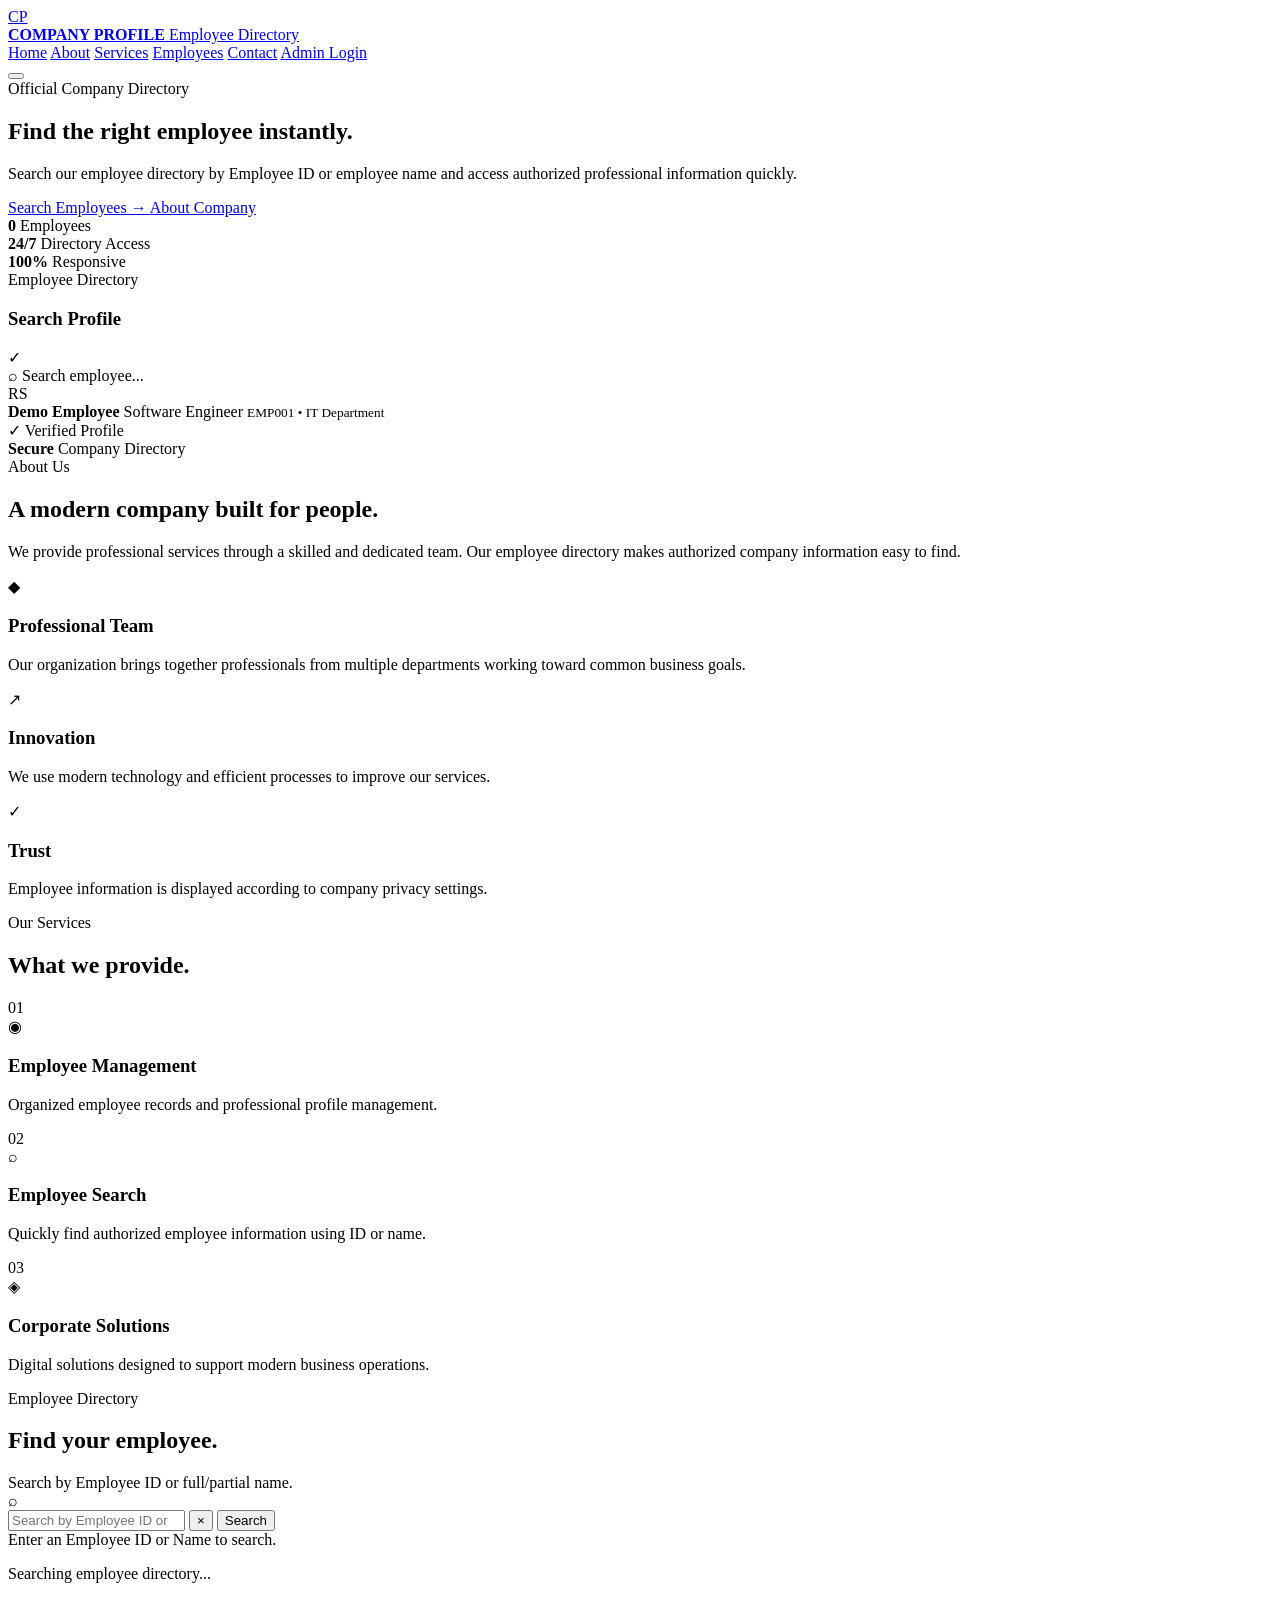
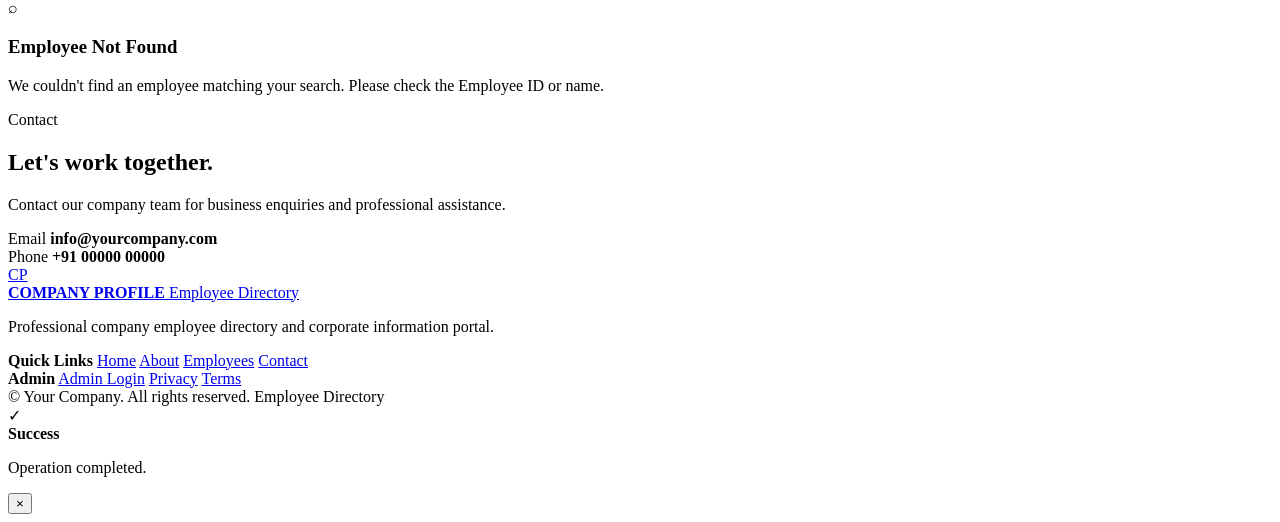
==== commit 090d171c: "Refactor index.html structure and content" ====
--- a/index.html
+++ b/index.html
@@ -1,587 +1,603 @@
-<!DOCTYPE html>
-
-<html lang="en">
-<head>
-    <meta charset="UTF-8">
-    <meta name="viewport" content="width=device-width, initial-scale=1.0">
-
-```
-<meta name="description"
-      content="Professional Company Employee Directory">
+<!DOCTYPE html> <html lang="en"> <head> <meta charset="UTF-8"> <meta name="viewport" content="width=device-width, initial-scale=1.0">
+<meta
+    name="description"
+    content="Professional Company Employee Directory"
+>
 
 <title>Company Profile | Employee Directory</title>
 
 <link rel="preconnect" href="https://fonts.googleapis.com">
 <link rel="preconnect" href="https://fonts.gstatic.com" crossorigin>
-<link href="https://fonts.googleapis.com/css2?family=Inter:wght@400;500;600;700;800&display=swap" rel="stylesheet">
+<link
+    href="https://fonts.googleapis.com/css2?family=Inter:wght@400;500;600;700;800&display=swap"
+    rel="stylesheet"
+>
 
 <link rel="stylesheet" href="css/style.css">
-```
-
-</head>
-
-<body>
-
+
+</head> <body>
 <!-- ================= HEADER ================= -->
 
 <header class="site-header" id="siteHeader">
-
-```
-<div class="container nav-wrapper">
-
-    <a href="#" class="brand">
-        <div class="brand-logo">
-            CP
-        </div>
-
-        <div class="brand-text">
-            <strong id="companyName">COMPANY PROFILE</strong>
-            <span>Employee Directory</span>
-        </div>
-    </a>
-
-    <nav class="main-nav" id="mainNav">
-
-        <a href="#home" class="nav-link active">Home</a>
-        <a href="#about" class="nav-link">About</a>
-        <a href="#services" class="nav-link">Services</a>
-        <a href="#directory" class="nav-link">Employees</a>
-        <a href="#contact" class="nav-link">Contact</a>
-
-        <a href="login.html" class="nav-admin">
-            Admin Login
+    <div class="container nav-wrapper">
+
+        <a href="#home" class="brand" aria-label="Company Profile Home">
+            <div class="brand-logo">CP</div>
+
+            <div class="brand-text">
+                <strong id="companyName">COMPANY PROFILE</strong>
+                <span>Employee Directory</span>
+            </div>
         </a>
 
-    </nav>
-
-    <button class="menu-toggle"
+        <nav class="main-nav" id="mainNav" aria-label="Main navigation">
+            <a href="#home" class="nav-link active">Home</a>
+            <a href="#about" class="nav-link">About</a>
+            <a href="#services" class="nav-link">Services</a>
+            <a href="#directory" class="nav-link">Employees</a>
+            <a href="#contact" class="nav-link">Contact</a>
+
+            <a href="login.html" class="nav-admin">
+                Admin Login
+            </a>
+        </nav>
+
+        <button
+            class="menu-toggle"
             id="menuToggle"
-            aria-label="Open navigation">
-        <span></span>
-        <span></span>
-        <span></span>
+            type="button"
+            aria-label="Open navigation"
+            aria-controls="mainNav"
+            aria-expanded="false"
+        >
+            <span></span>
+            <span></span>
+            <span></span>
+        </button>
+
+    </div>
+</header>
+
+
+<!-- ================= MAIN ================= -->
+
+<main>
+
+    <!-- ================= HERO ================= -->
+
+    <section class="hero" id="home">
+
+        <div class="hero-background"></div>
+
+        <div class="container hero-grid">
+
+            <div class="hero-content">
+
+                <div class="eyebrow">
+                    <span class="eyebrow-dot"></span>
+                    Official Company Directory
+                </div>
+
+                <h1>
+                    Find the right
+                    <span>employee</span>
+                    instantly.
+                </h1>
+
+                <p>
+                    Search our employee directory by Employee ID or
+                    employee name and access authorized professional
+                    information quickly.
+                </p>
+
+                <div class="hero-actions">
+
+                    <a href="#directory" class="btn btn-primary">
+                        Search Employees
+                        <span aria-hidden="true">→</span>
+                    </a>
+
+                    <a href="#about" class="btn btn-secondary">
+                        About Company
+                    </a>
+
+                </div>
+
+                <div class="hero-stats">
+
+                    <div>
+                        <strong id="totalEmployees">0</strong>
+                        <span>Employees</span>
+                    </div>
+
+                    <div>
+                        <strong>24/7</strong>
+                        <span>Directory Access</span>
+                    </div>
+
+                    <div>
+                        <strong>100%</strong>
+                        <span>Responsive</span>
+                    </div>
+
+                </div>
+
+            </div>
+
+
+            <div class="hero-visual">
+
+                <div class="visual-card">
+
+                    <div class="visual-top">
+
+                        <div>
+                            <span class="small-label">
+                                Employee Directory
+                            </span>
+
+                            <h3>Search Profile</h3>
+                        </div>
+
+                        <div class="secure-icon" aria-label="Verified">
+                            ✓
+                        </div>
+
+                    </div>
+
+                    <div class="mini-search">
+                        <span aria-hidden="true">⌕</span>
+                        <span>Search employee...</span>
+                    </div>
+
+                    <div class="mini-profile">
+
+                        <div class="avatar">RS</div>
+
+                        <div class="mini-info">
+                            <strong>Demo Employee</strong>
+                            <span>Software Engineer</span>
+                            <small>EMP001 • IT Department</small>
+                        </div>
+
+                        <span
+                            class="online-dot"
+                            aria-label="Online"
+                        ></span>
+
+                    </div>
+
+                </div>
+
+                <div class="floating-card floating-one">
+                    <span>✓</span>
+                    Verified Profile
+                </div>
+
+                <div class="floating-card floating-two">
+                    <strong>Secure</strong>
+                    <span>Company Directory</span>
+                </div>
+
+            </div>
+
+        </div>
+
+    </section>
+
+
+    <!-- ================= ABOUT ================= -->
+
+    <section class="section about-section" id="about">
+
+        <div class="container">
+
+            <div class="section-heading">
+
+                <div class="eyebrow">
+                    About Us
+                </div>
+
+                <h2>
+                    A modern company
+                    <span>built for people.</span>
+                </h2>
+
+                <p>
+                    We provide professional services through a
+                    skilled and dedicated team. Our employee directory
+                    makes authorized company information easy to find.
+                </p>
+
+            </div>
+
+
+            <div class="about-grid">
+
+                <div class="about-card large-card">
+
+                    <div class="card-icon" aria-hidden="true">◆</div>
+
+                    <h3>Professional Team</h3>
+
+                    <p>
+                        Our organization brings together professionals
+                        from multiple departments working toward common
+                        business goals.
+                    </p>
+
+                </div>
+
+
+                <div class="about-card">
+
+                    <div class="card-icon" aria-hidden="true">↗</div>
+
+                    <h3>Innovation</h3>
+
+                    <p>
+                        We use modern technology and efficient
+                        processes to improve our services.
+                    </p>
+
+                </div>
+
+
+                <div class="about-card">
+
+                    <div class="card-icon" aria-hidden="true">✓</div>
+
+                    <h3>Trust</h3>
+
+                    <p>
+                        Employee information is displayed according
+                        to company privacy settings.
+                    </p>
+
+                </div>
+
+            </div>
+
+        </div>
+
+    </section>
+
+
+    <!-- ================= SERVICES ================= -->
+
+    <section class="section services-section" id="services">
+
+        <div class="container">
+
+            <div class="section-heading center">
+
+                <div class="eyebrow">
+                    Our Services
+                </div>
+
+                <h2>
+                    What we
+                    <span>provide.</span>
+                </h2>
+
+            </div>
+
+
+            <div class="services-grid">
+
+                <article class="service-card">
+
+                    <div class="service-number">01</div>
+
+                    <div class="service-icon" aria-hidden="true">
+                        ◉
+                    </div>
+
+                    <h3>Employee Management</h3>
+
+                    <p>
+                        Organized employee records and professional
+                        profile management.
+                    </p>
+
+                </article>
+
+
+                <article class="service-card featured">
+
+                    <div class="service-number">02</div>
+
+                    <div class="service-icon" aria-hidden="true">
+                        ⌕
+                    </div>
+
+                    <h3>Employee Search</h3>
+
+                    <p>
+                        Quickly find authorized employee information
+                        using ID or name.
+                    </p>
+
+                </article>
+
+
+                <article class="service-card">
+
+                    <div class="service-number">03</div>
+
+                    <div class="service-icon" aria-hidden="true">
+                        ◈
+                    </div>
+
+                    <h3>Corporate Solutions</h3>
+
+                    <p>
+                        Digital solutions designed to support
+                        modern business operations.
+                    </p>
+
+                </article>
+
+            </div>
+
+        </div>
+
+    </section>
+
+
+    <!-- ================= EMPLOYEE DIRECTORY ================= -->
+
+    <section class="section directory-section" id="directory">
+
+        <div class="container">
+
+            <div class="directory-header">
+
+                <div class="section-heading">
+
+                    <div class="eyebrow">
+                        Employee Directory
+                    </div>
+
+                    <h2>
+                        Find your
+                        <span>employee.</span>
+                    </h2>
+
+                </div>
+
+                <div class="directory-note">
+                    Search by Employee ID or full/partial name.
+                </div>
+
+            </div>
+
+
+            <form class="search-box" id="searchForm">
+
+                <div class="search-icon" aria-hidden="true">
+                    ⌕
+                </div>
+
+                <input
+                    type="search"
+                    id="employeeSearch"
+                    placeholder="Search by Employee ID or Name..."
+                    autocomplete="off"
+                    aria-label="Search employee"
+                >
+
+                <button
+                    class="clear-search"
+                    id="clearSearch"
+                    type="button"
+                    aria-label="Clear search"
+                >
+                    ×
+                </button>
+
+                <button
+                    class="btn btn-primary search-button"
+                    id="searchButton"
+                    type="submit"
+                >
+                    Search
+                </button>
+
+            </form>
+
+
+            <div
+                class="search-status"
+                id="searchStatus"
+                aria-live="polite"
+            >
+                Enter an Employee ID or Name to search.
+            </div>
+
+
+            <div
+                class="loading-state hidden"
+                id="loadingState"
+                aria-live="polite"
+            >
+                <div class="spinner"></div>
+                <p>Searching employee directory...</p>
+            </div>
+
+
+            <div
+                class="employee-grid"
+                id="employeeResults"
+                aria-live="polite"
+            ></div>
+
+
+            <div
+                class="empty-state hidden"
+                id="emptyState"
+            >
+
+                <div class="empty-icon" aria-hidden="true">
+                    ⌕
+                </div>
+
+                <h3>Employee Not Found</h3>
+
+                <p>
+                    We couldn't find an employee matching your search.
+                    Please check the Employee ID or name.
+                </p>
+
+            </div>
+
+        </div>
+
+    </section>
+
+
+    <!-- ================= CONTACT ================= -->
+
+    <section class="section contact-section" id="contact">
+
+        <div class="container contact-box">
+
+            <div>
+
+                <div class="eyebrow">
+                    Contact
+                </div>
+
+                <h2>
+                    Let's work
+                    <span>together.</span>
+                </h2>
+
+                <p>
+                    Contact our company team for business enquiries
+                    and professional assistance.
+                </p>
+
+            </div>
+
+
+            <div class="contact-details">
+
+                <div>
+                    <span>Email</span>
+                    <strong>info@yourcompany.com</strong>
+                </div>
+
+                <div>
+                    <span>Phone</span>
+                    <strong>+91 00000 00000</strong>
+                </div>
+
+            </div>
+
+        </div>
+
+    </section>
+
+</main>
+
+
+<!-- ================= FOOTER ================= -->
+
+<footer class="site-footer">
+
+    <div class="container footer-grid">
+
+        <div>
+
+            <a href="#home" class="brand footer-brand">
+
+                <div class="brand-logo">CP</div>
+
+                <div class="brand-text">
+                    <strong>COMPANY PROFILE</strong>
+                    <span>Employee Directory</span>
+                </div>
+
+            </a>
+
+            <p>
+                Professional company employee directory
+                and corporate information portal.
+            </p>
+
+        </div>
+
+
+        <div class="footer-links">
+
+            <strong>Quick Links</strong>
+
+            <a href="#home">Home</a>
+            <a href="#about">About</a>
+            <a href="#directory">Employees</a>
+            <a href="#contact">Contact</a>
+
+        </div>
+
+
+        <div class="footer-links">
+
+            <strong>Admin</strong>
+
+            <a href="login.html">Admin Login</a>
+            <a href="#">Privacy</a>
+            <a href="#">Terms</a>
+
+        </div>
+
+    </div>
+
+
+    <div class="container copyright">
+
+        <span>
+            © <span id="currentYear"></span>
+            Your Company. All rights reserved.
+        </span>
+
+        <span>
+            Employee Directory
+        </span>
+
+    </div>
+
+</footer>
+
+
+<!-- ================= TOAST ================= -->
+
+<div
+    class="toast"
+    id="toast"
+    role="status"
+    aria-live="polite"
+    aria-atomic="true"
+>
+
+    <span class="toast-icon">✓</span>
+
+    <div>
+        <strong id="toastTitle">Success</strong>
+        <p id="toastMessage">Operation completed.</p>
+    </div>
+
+    <button
+        id="toastClose"
+        type="button"
+        aria-label="Close notification"
+    >
+        ×
     </button>
 
 </div>
-```
-
-</header>
-
-<!-- ================= HERO ================= -->
-
-<main>
-
-<section class="hero" id="home">
-
-```
-<div class="hero-background"></div>
-
-<div class="container hero-grid">
-
-    <div class="hero-content">
-
-        <div class="eyebrow">
-            <span class="eyebrow-dot"></span>
-            Official Company Directory
-        </div>
-
-        <h1>
-            Find the right
-            <span>employee</span>
-            instantly.
-        </h1>
-
-        <p>
-            Search our employee directory by Employee ID or
-            employee name and access authorized professional
-            information quickly.
-        </p>
-
-        <div class="hero-actions">
-            <a href="#directory" class="btn btn-primary">
-                Search Employees
-                <span>→</span>
-            </a>
-
-            <a href="#about" class="btn btn-secondary">
-                About Company
-            </a>
-        </div>
-
-        <div class="hero-stats">
-
-            <div>
-                <strong id="totalEmployees">0</strong>
-                <span>Employees</span>
-            </div>
-
-            <div>
-                <strong>24/7</strong>
-                <span>Directory Access</span>
-            </div>
-
-            <div>
-                <strong>100%</strong>
-                <span>Responsive</span>
-            </div>
-
-        </div>
-
-    </div>
-
-
-    <div class="hero-visual">
-
-        <div class="visual-card">
-
-            <div class="visual-top">
-
-                <div>
-                    <span class="small-label">
-                        Employee Directory
-                    </span>
-
-                    <h3>Search Profile</h3>
-                </div>
-
-                <div class="secure-icon">
-                    ✓
-                </div>
-
-            </div>
-
-            <div class="mini-search">
-                <span>⌕</span>
-                <span>Search employee...</span>
-            </div>
-
-            <div class="mini-profile">
-
-                <div class="avatar">
-                    RS
-                </div>
-
-                <div class="mini-info">
-                    <strong>Demo Employee</strong>
-                    <span>Software Engineer</span>
-                    <small>EMP001 • IT Department</small>
-                </div>
-
-                <span class="online-dot"></span>
-
-            </div>
-
-        </div>
-
-        <div class="floating-card floating-one">
-            <span>✓</span>
-            Verified Profile
-        </div>
-
-        <div class="floating-card floating-two">
-            <strong>Secure</strong>
-            <span>Company Directory</span>
-        </div>
-
-    </div>
-
-</div>
-```
-
-</section>
-
-<!-- ================= ABOUT ================= -->
-
-<section class="section about-section" id="about">
-
-```
-<div class="container">
-
-    <div class="section-heading">
-
-        <div class="eyebrow">
-            About Us
-        </div>
-
-        <h2>
-            A modern company
-            <span>built for people.</span>
-        </h2>
-
-        <p>
-            We provide professional services through a
-            skilled and dedicated team. Our employee directory
-            makes authorized company information easy to find.
-        </p>
-
-    </div>
-
-
-    <div class="about-grid">
-
-        <div class="about-card large-card">
-
-            <div class="card-icon">◆</div>
-
-            <h3>Professional Team</h3>
-
-            <p>
-                Our organization brings together professionals
-                from multiple departments working toward common
-                business goals.
-            </p>
-
-        </div>
-
-        <div class="about-card">
-
-            <div class="card-icon">↗</div>
-
-            <h3>Innovation</h3>
-
-            <p>
-                We use modern technology and efficient
-                processes to improve our services.
-            </p>
-
-        </div>
-
-        <div class="about-card">
-
-            <div class="card-icon">✓</div>
-
-            <h3>Trust</h3>
-
-            <p>
-                Employee information is displayed according
-                to company privacy settings.
-            </p>
-
-        </div>
-
-    </div>
-
-</div>
-```
-
-</section>
-
-<!-- ================= SERVICES ================= -->
-
-<section class="section services-section" id="services">
-
-```
-<div class="container">
-
-    <div class="section-heading center">
-
-        <div class="eyebrow">
-            Our Services
-        </div>
-
-        <h2>
-            What we
-            <span>provide.</span>
-        </h2>
-
-    </div>
-
-
-    <div class="services-grid">
-
-        <article class="service-card">
-
-            <div class="service-number">01</div>
-
-            <div class="service-icon">
-                ◉
-            </div>
-
-            <h3>Employee Management</h3>
-
-            <p>
-                Organized employee records and professional
-                profile management.
-            </p>
-
-        </article>
-
-
-        <article class="service-card featured">
-
-            <div class="service-number">02</div>
-
-            <div class="service-icon">
-                ⌕
-            </div>
-
-            <h3>Employee Search</h3>
-
-            <p>
-                Quickly find authorized employee information
-                using ID or name.
-            </p>
-
-        </article>
-
-
-        <article class="service-card">
-
-            <div class="service-number">03</div>
-
-            <div class="service-icon">
-                ◈
-            </div>
-
-            <h3>Corporate Solutions</h3>
-
-            <p>
-                Digital solutions designed to support
-                modern business operations.
-            </p>
-
-        </article>
-
-    </div>
-
-</div>
-```
-
-</section>
-
-<!-- ================= EMPLOYEE DIRECTORY ================= -->
-
-<section class="section directory-section" id="directory">
-
-```
-<div class="container">
-
-    <div class="directory-header">
-
-        <div class="section-heading">
-
-            <div class="eyebrow">
-                Employee Directory
-            </div>
-
-            <h2>
-                Find your
-                <span>employee.</span>
-            </h2>
-
-        </div>
-
-        <div class="directory-note">
-            Search by Employee ID or full/partial name.
-        </div>
-
-    </div>
-
-
-    <div class="search-box">
-
-        <div class="search-icon">
-            ⌕
-        </div>
-
-        <input
-            type="search"
-            id="employeeSearch"
-            placeholder="Search by Employee ID or Name..."
-            autocomplete="off"
-        >
-
-        <button
-            class="clear-search"
-            id="clearSearch"
-            type="button">
-            ×
-        </button>
-
-        <button
-            class="btn btn-primary search-button"
-            id="searchButton"
-            type="button">
-            Search
-        </button>
-
-    </div>
-
-
-    <div class="search-status" id="searchStatus">
-        Enter an Employee ID or Name to search.
-    </div>
-
-
-    <div class="loading-state hidden" id="loadingState">
-
-        <div class="spinner"></div>
-
-        <p>Searching employee directory...</p>
-
-    </div>
-
-
-    <div class="employee-grid"
-         id="employeeResults">
-    </div>
-
-
-    <div class="empty-state hidden" id="emptyState">
-
-        <div class="empty-icon">
-            ⌕
-        </div>
-
-        <h3>Employee Not Found</h3>
-
-        <p>
-            We couldn't find an employee matching your search.
-            Please check the Employee ID or name.
-        </p>
-
-    </div>
-
-</div>
-```
-
-</section>
-
-<!-- ================= CONTACT ================= -->
-
-<section class="section contact-section" id="contact">
-
-```
-<div class="container contact-box">
-
-    <div>
-
-        <div class="eyebrow">
-            Contact
-        </div>
-
-        <h2>
-            Let's work
-            <span>together.</span>
-        </h2>
-
-        <p>
-            Contact our company team for business enquiries
-            and professional assistance.
-        </p>
-
-    </div>
-
-    <div class="contact-details">
-
-        <div>
-            <span>Email</span>
-            <strong>info@yourcompany.com</strong>
-        </div>
-
-        <div>
-            <span>Phone</span>
-            <strong>+91 00000 00000</strong>
-        </div>
-
-    </div>
-
-</div>
-```
-
-</section>
-
-</main>
-
-<!-- ================= FOOTER ================= -->
-
-<footer class="site-footer">
-
-```
-<div class="container footer-grid">
-
-    <div>
-
-        <a href="#" class="brand footer-brand">
-
-            <div class="brand-logo">
-                CP
-            </div>
-
-            <div class="brand-text">
-                <strong>COMPANY PROFILE</strong>
-                <span>Employee Directory</span>
-            </div>
-
-        </a>
-
-        <p>
-            Professional company employee directory
-            and corporate information portal.
-        </p>
-
-    </div>
-
-
-    <div class="footer-links">
-
-        <strong>Quick Links</strong>
-
-        <a href="#home">Home</a>
-        <a href="#about">About</a>
-        <a href="#directory">Employees</a>
-        <a href="#contact">Contact</a>
-
-    </div>
-
-
-    <div class="footer-links">
-
-        <strong>Admin</strong>
-
-        <a href="login.html">Admin Login</a>
-        <a href="#">Privacy</a>
-        <a href="#">Terms</a>
-
-    </div>
-
-</div>
-
-
-<div class="container copyright">
-
-    <span>
-        © <span id="currentYear"></span>
-        Your Company. All rights reserved.
-    </span>
-
-    <span>
-        Employee Directory
-    </span>
-
-</div>
-```
-
-</footer>
-
-<!-- ================= TOAST ================= -->
-
-<div class="toast" id="toast">
-
-```
-<span class="toast-icon">✓</span>
-
-<div>
-    <strong id="toastTitle">Success</strong>
-    <p id="toastMessage">Operation completed.</p>
-</div>
-
-<button id="toastClose">×</button>
-```
-
-</div>
+
 
 <script src="js/app.js"></script>
 
-</body>
-</html>
+</body> </html>
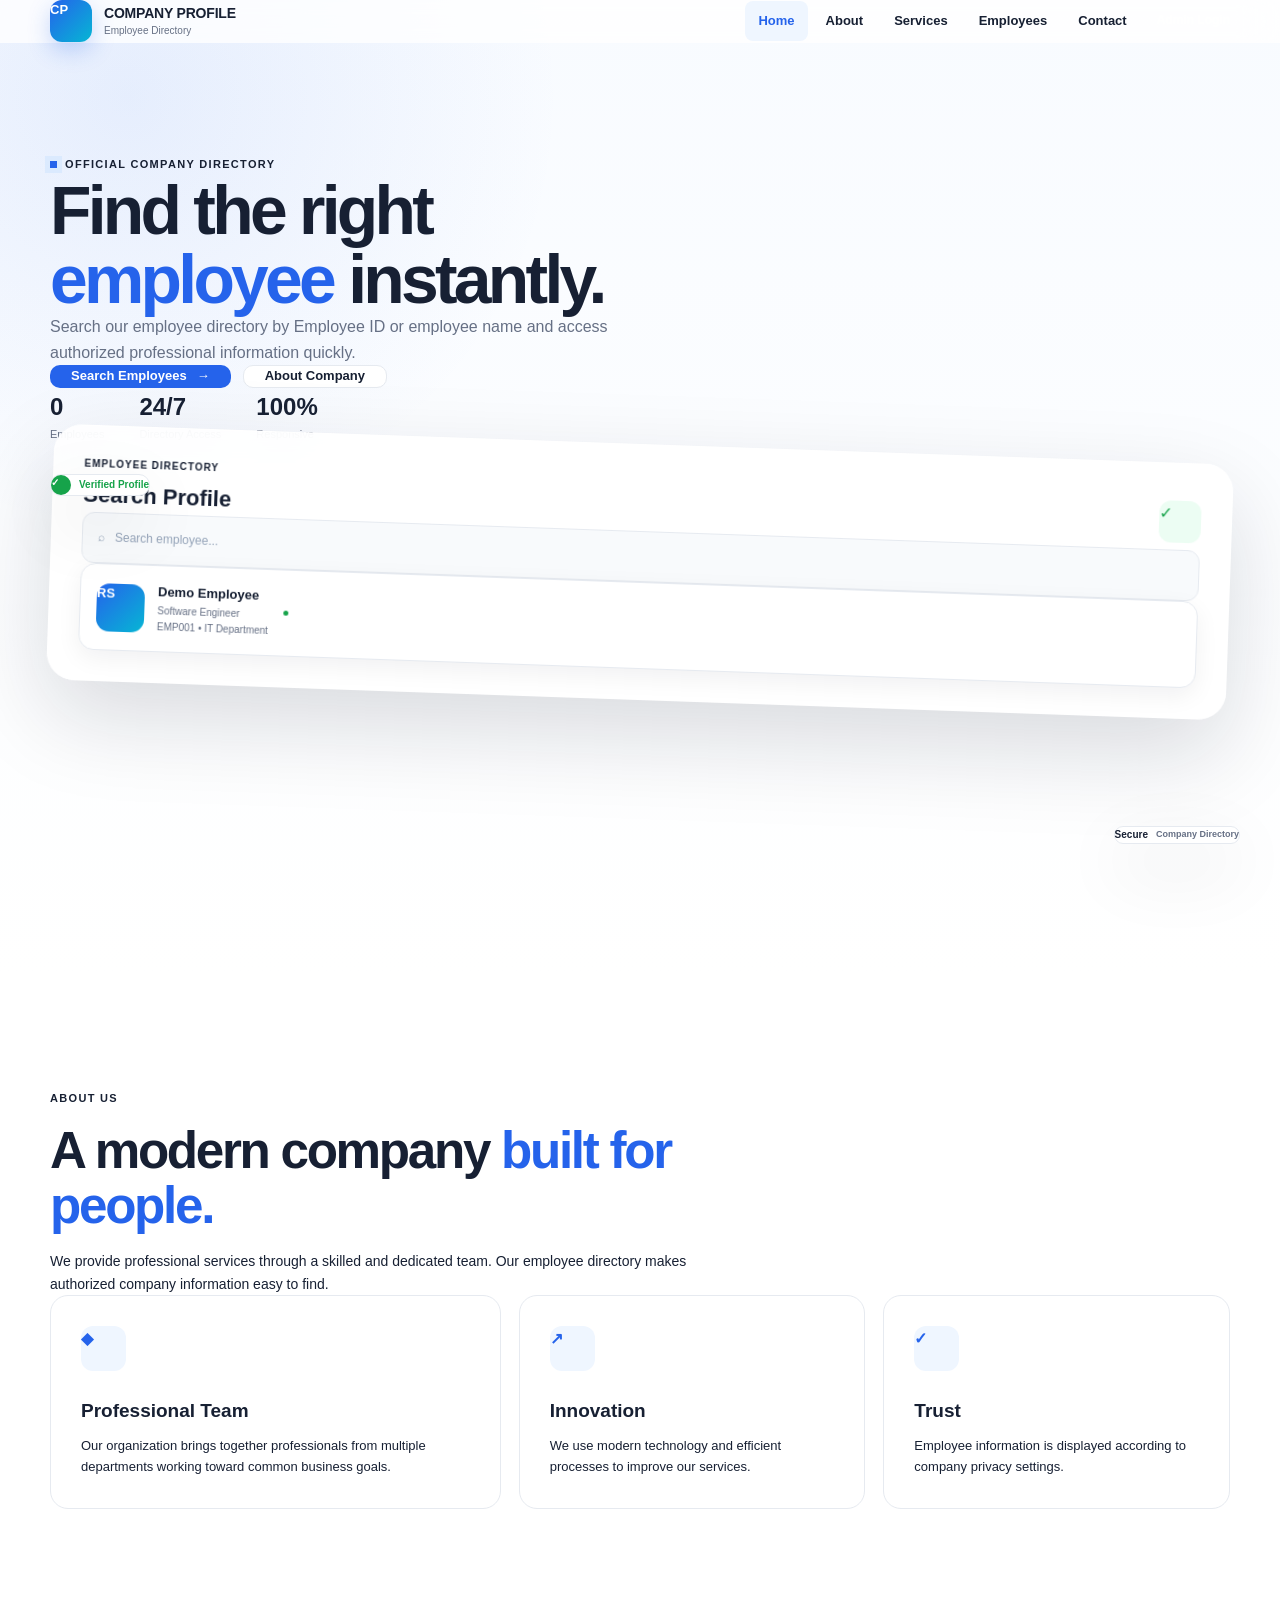
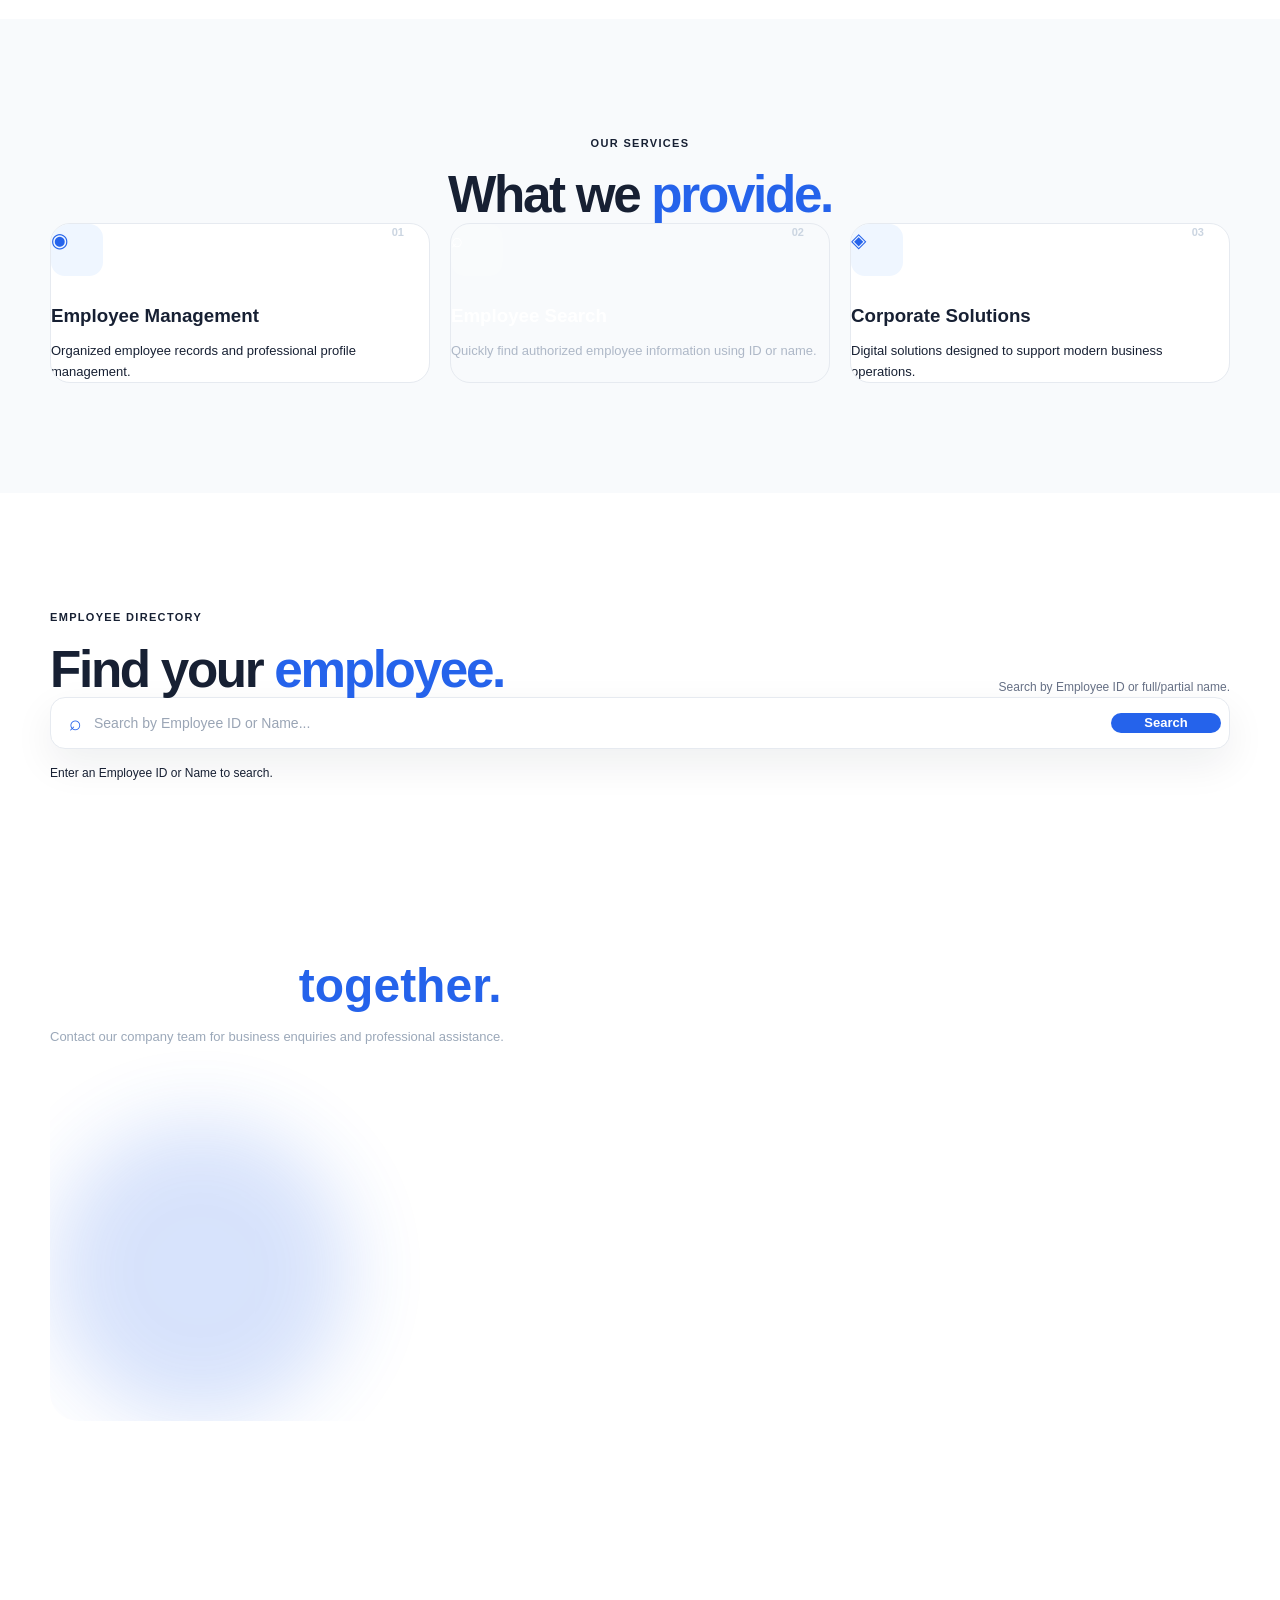
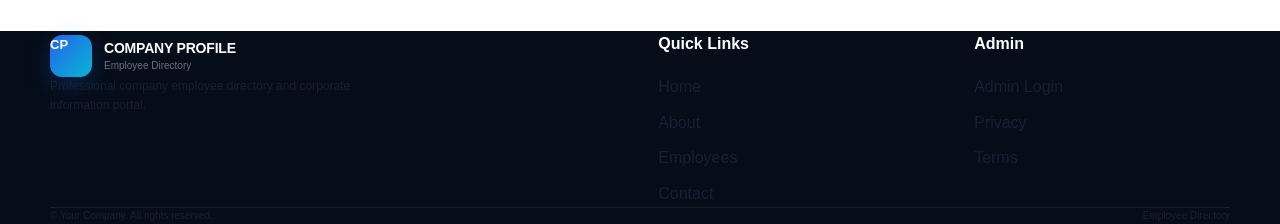
==== commit 2ce2b475: "Fix HTML encoding issues in index.html" ====
--- a/index.html
+++ b/index.html
@@ -13,7 +13,7 @@
     rel="stylesheet"
 >
 
-<link rel="stylesheet" href="css/style.css">
+<link rel="stylesheet" href="styles.css">
 
 </head> <body>
 <!-- ================= HEADER ================= -->
--- a/styles.css
+++ b/styles.css
@@ -0,0 +1,1793 @@
+:root {
+--primary: #2563eb;
+--primary-dark: #1d4ed8;
+--accent: #06b6d4;
+
+```
+--dark: #07111f;
+--dark-2: #0d1b2d;
+
+--text: #172033;
+--muted: #667085;
+
+--white: #ffffff;
+--surface: #f8fafc;
+--border: #e6eaf0;
+
+--success: #16a34a;
+--danger: #dc2626;
+
+--radius-sm: 10px;
+--radius-md: 18px;
+--radius-lg: 28px;
+
+--shadow-sm: 0 8px 25px rgba(15, 23, 42, .06);
+--shadow-lg: 0 25px 70px rgba(15, 23, 42, .12);
+
+--container: 1180px;
+
+--transition: 220ms cubic-bezier(.2,.8,.2,1);
+```
+
+}
+
+* {
+  margin: 0;
+  padding: 0;
+  box-sizing: border-box;
+  }
+
+html {
+scroll-behavior: smooth;
+}
+
+body {
+font-family: "Inter", sans-serif;
+color: var(--text);
+background: var(--white);
+line-height: 1.6;
+overflow-x: hidden;
+}
+
+a {
+color: inherit;
+text-decoration: none;
+}
+
+button,
+input {
+font: inherit;
+}
+
+button {
+cursor: pointer;
+border: 0;
+}
+
+.container {
+width: min(var(--container), calc(100% - 40px));
+margin-inline: auto;
+}
+
+/* ================= HEADER ================= */
+
+.site-header {
+position: fixed;
+top: 0;
+left: 0;
+right: 0;
+z-index: 1000;
+
+```
+padding: 18px 0;
+
+background: rgba(255,255,255,.78);
+backdrop-filter: blur(18px);
+-webkit-backdrop-filter: blur(18px);
+
+border-bottom: 1px solid transparent;
+
+transition: var(--transition);
+```
+
+}
+
+.site-header.scrolled {
+padding: 12px 0;
+border-color: var(--border);
+box-shadow: var(--shadow-sm);
+}
+
+.nav-wrapper {
+display: flex;
+align-items: center;
+justify-content: space-between;
+gap: 30px;
+}
+
+.brand {
+display: inline-flex;
+align-items: center;
+gap: 12px;
+}
+
+.brand-logo {
+width: 42px;
+height: 42px;
+
+```
+display: grid;
+place-items: center;
+
+color: white;
+font-size: 13px;
+font-weight: 800;
+
+background:
+    linear-gradient(135deg,
+    var(--primary),
+    var(--accent));
+
+border-radius: 12px;
+
+box-shadow:
+    0 8px 22px rgba(37,99,235,.25);
+```
+
+}
+
+.brand-text {
+display: flex;
+flex-direction: column;
+line-height: 1.15;
+}
+
+.brand-text strong {
+font-size: 14px;
+letter-spacing: -.2px;
+}
+
+.brand-text span {
+color: var(--muted);
+font-size: 10px;
+margin-top: 4px;
+}
+
+.main-nav {
+display: flex;
+align-items: center;
+gap: 5px;
+}
+
+.nav-link {
+position: relative;
+padding: 10px 13px;
+
+```
+color: #526074;
+font-size: 13px;
+font-weight: 600;
+
+border-radius: 8px;
+
+transition: var(--transition);
+```
+
+}
+
+.nav-link:hover,
+.nav-link.active {
+color: var(--primary);
+background: #eff6ff;
+}
+
+.nav-admin {
+margin-left: 12px;
+
+```
+padding: 10px 17px;
+
+color: white;
+background: var(--dark);
+
+border-radius: 9px;
+
+font-size: 12px;
+font-weight: 700;
+
+transition: var(--transition);
+```
+
+}
+
+.nav-admin:hover {
+transform: translateY(-2px);
+background: var(--primary);
+}
+
+.menu-toggle {
+display: none;
+
+```
+width: 44px;
+height: 44px;
+
+background: var(--surface);
+border: 1px solid var(--border);
+border-radius: 10px;
+```
+
+}
+
+.menu-toggle span {
+display: block;
+width: 20px;
+height: 2px;
+margin: 4px auto;
+
+```
+background: var(--dark);
+```
+
+}
+
+/* ================= HERO ================= */
+
+.hero {
+position: relative;
+min-height: 760px;
+
+```
+display: flex;
+align-items: center;
+
+padding: 150px 0 100px;
+
+background:
+    radial-gradient(
+        circle at 10% 10%,
+        rgba(37,99,235,.09),
+        transparent 30%
+    ),
+    linear-gradient(
+        180deg,
+        #f8fbff 0%,
+        #ffffff 100%
+    );
+
+overflow: hidden;
+```
+
+}
+
+.hero-background::before,
+.hero-background::after {
+content: "";
+position: absolute;
+
+```
+width: 420px;
+height: 420px;
+
+border-radius: 50%;
+
+filter: blur(80px);
+
+pointer-events: none;
+```
+
+}
+
+.hero-background::before {
+right: -180px;
+top: 80px;
+
+```
+background: rgba(6,182,212,.12);
+```
+
+}
+
+.hero-background::after {
+left: -220px;
+bottom: -200px;
+
+```
+background: rgba(37,99,235,.10);
+```
+
+}
+
+.hero-grid {
+position: relative;
+z-index: 1;
+
+```
+display: grid;
+grid-template-columns: 1.05fr .95fr;
+align-items: center;
+gap: 80px;
+```
+
+}
+
+.eyebrow {
+display: inline-flex;
+align-items: center;
+gap: 8px;
+
+```
+color: var(--primary);
+
+font-size: 11px;
+font-weight: 800;
+letter-spacing: .12em;
+text-transform: uppercase;
+```
+
+}
+
+.eyebrow-dot {
+width: 7px;
+height: 7px;
+
+```
+border-radius: 50%;
+background: var(--primary);
+
+box-shadow: 0 0 0 5px #dbeafe;
+```
+
+}
+
+.hero h1 {
+max-width: 650px;
+
+```
+margin-top: 18px;
+
+color: var(--dark);
+
+font-size: clamp(42px, 5.3vw, 76px);
+line-height: 1.02;
+letter-spacing: -.055em;
+```
+
+}
+
+.hero h1 span,
+.section-heading h2 span,
+.contact-box h2 span {
+color: var(--primary);
+}
+
+.hero-content > p {
+max-width: 590px;
+
+```
+margin-top: 25px;
+
+color: var(--muted);
+font-size: 16px;
+```
+
+}
+
+.hero-actions {
+display: flex;
+gap: 12px;
+
+```
+margin-top: 32px;
+```
+
+}
+
+.btn {
+display: inline-flex;
+align-items: center;
+justify-content: center;
+gap: 10px;
+
+```
+min-height: 48px;
+padding: 0 21px;
+
+border-radius: 10px;
+
+font-size: 13px;
+font-weight: 700;
+
+transition: var(--transition);
+```
+
+}
+
+.btn-primary {
+color: white;
+background: var(--primary);
+
+```
+box-shadow:
+    0 12px 30px rgba(37,99,235,.20);
+```
+
+}
+
+.btn-primary:hover {
+transform: translateY(-3px);
+background: var(--primary-dark);
+box-shadow:
+0 16px 35px rgba(37,99,235,.28);
+}
+
+.btn-secondary {
+color: var(--text);
+background: white;
+border: 1px solid var(--border);
+}
+
+.btn-secondary:hover {
+transform: translateY(-3px);
+border-color: #cbd5e1;
+box-shadow: var(--shadow-sm);
+}
+
+.hero-stats {
+display: flex;
+gap: 35px;
+
+```
+margin-top: 45px;
+```
+
+}
+
+.hero-stats div {
+display: flex;
+flex-direction: column;
+}
+
+.hero-stats strong {
+color: var(--dark);
+font-size: 24px;
+}
+
+.hero-stats span {
+color: var(--muted);
+font-size: 11px;
+}
+
+/* HERO VISUAL */
+
+.hero-visual {
+position: relative;
+min-height: 430px;
+
+```
+display: grid;
+place-items: center;
+```
+
+}
+
+.visual-card {
+position: relative;
+
+```
+width: min(100%, 470px);
+
+padding: 30px;
+
+background: rgba(255,255,255,.88);
+
+border: 1px solid rgba(255,255,255,.8);
+
+border-radius: 28px;
+
+box-shadow:
+    0 35px 90px rgba(15,23,42,.15);
+
+backdrop-filter: blur(20px);
+
+transform: rotate(2deg);
+
+animation: floatCard 5s ease-in-out infinite;
+```
+
+}
+
+@keyframes floatCard {
+0%,100% {
+transform: translateY(0) rotate(2deg);
+}
+
+```
+50% {
+    transform: translateY(-10px) rotate(2deg);
+}
+```
+
+}
+
+.visual-top {
+display: flex;
+align-items: center;
+justify-content: space-between;
+}
+
+.small-label {
+display: block;
+
+```
+color: var(--muted);
+
+font-size: 10px;
+font-weight: 700;
+text-transform: uppercase;
+letter-spacing: .1em;
+```
+
+}
+
+.visual-top h3 {
+margin-top: 5px;
+
+```
+color: var(--dark);
+
+font-size: 22px;
+```
+
+}
+
+.secure-icon {
+width: 42px;
+height: 42px;
+
+```
+display: grid;
+place-items: center;
+
+color: var(--success);
+background: #ecfdf3;
+
+border-radius: 12px;
+```
+
+}
+
+.mini-search {
+display: flex;
+align-items: center;
+gap: 10px;
+
+```
+margin-top: 30px;
+padding: 15px;
+
+color: #94a3b8;
+
+background: #f8fafc;
+
+border: 1px solid var(--border);
+border-radius: 12px;
+
+font-size: 12px;
+```
+
+}
+
+.mini-profile {
+display: flex;
+align-items: center;
+gap: 13px;
+
+```
+margin-top: 15px;
+padding: 16px;
+
+background: white;
+
+border: 1px solid var(--border);
+border-radius: 15px;
+
+box-shadow: var(--shadow-sm);
+```
+
+}
+
+.avatar {
+width: 48px;
+height: 48px;
+
+```
+display: grid;
+place-items: center;
+
+flex-shrink: 0;
+
+color: white;
+background:
+    linear-gradient(135deg,
+    #2563eb,
+    #06b6d4);
+
+border-radius: 13px;
+
+font-size: 13px;
+font-weight: 800;
+```
+
+}
+
+.mini-info {
+display: flex;
+flex-direction: column;
+}
+
+.mini-info strong {
+font-size: 13px;
+}
+
+.mini-info span,
+.mini-info small {
+color: var(--muted);
+font-size: 10px;
+}
+
+.online-dot {
+width: 9px;
+height: 9px;
+
+```
+margin-left: auto;
+
+background: var(--success);
+border: 2px solid white;
+border-radius: 50%;
+```
+
+}
+
+.floating-card {
+position: absolute;
+
+```
+padding: 12px 15px;
+
+display: flex;
+align-items: center;
+gap: 8px;
+
+background: white;
+
+border: 1px solid var(--border);
+border-radius: 12px;
+
+box-shadow: var(--shadow-lg);
+
+font-size: 10px;
+font-weight: 700;
+
+z-index: 3;
+```
+
+}
+
+.floating-one {
+top: 30px;
+left: 0;
+color: var(--success);
+}
+
+.floating-one span {
+width: 20px;
+height: 20px;
+
+```
+display: grid;
+place-items: center;
+
+color: white;
+background: var(--success);
+
+border-radius: 50%;
+```
+
+}
+
+.floating-two {
+right: -10px;
+bottom: 30px;
+
+```
+flex-direction: column;
+align-items: flex-start;
+```
+
+}
+
+.floating-two span {
+color: var(--muted);
+font-size: 9px;
+}
+
+/* ================= SECTION ================= */
+
+.section {
+padding: 110px 0;
+}
+
+.section-heading {
+max-width: 680px;
+}
+
+.section-heading.center {
+margin-inline: auto;
+text-align: center;
+}
+
+.section-heading h2 {
+margin-top: 13px;
+
+```
+color: var(--dark);
+
+font-size: clamp(34px, 4vw, 52px);
+line-height: 1.08;
+letter-spacing: -.045em;
+```
+
+}
+
+.section-heading p {
+margin-top: 17px;
+
+```
+color: var(--muted);
+font-size: 14px;
+```
+
+}
+
+/* ================= ABOUT ================= */
+
+.about-section {
+background: white;
+}
+
+.about-grid {
+display: grid;
+grid-template-columns: 1.3fr 1fr 1fr;
+gap: 18px;
+
+```
+margin-top: 55px;
+```
+
+}
+
+.about-card {
+padding: 30px;
+
+```
+background: #f8fafc;
+
+border: 1px solid var(--border);
+border-radius: var(--radius-md);
+
+transition: var(--transition);
+```
+
+}
+
+.about-card:hover {
+transform: translateY(-6px);
+background: white;
+box-shadow: var(--shadow-lg);
+}
+
+.card-icon {
+width: 45px;
+height: 45px;
+
+```
+display: grid;
+place-items: center;
+
+color: var(--primary);
+background: #eff6ff;
+
+border-radius: 12px;
+
+font-weight: 800;
+```
+
+}
+
+.about-card h3 {
+margin-top: 25px;
+
+```
+color: var(--dark);
+font-size: 19px;
+```
+
+}
+
+.about-card p {
+margin-top: 10px;
+
+```
+color: var(--muted);
+font-size: 13px;
+```
+
+}
+
+/* ================= SERVICES ================= */
+
+.services-section {
+background: var(--surface);
+}
+
+.services-grid {
+display: grid;
+grid-template-columns: repeat(3,1fr);
+gap: 20px;
+
+```
+margin-top: 55px;
+```
+
+}
+
+.service-card {
+position: relative;
+
+```
+padding: 35px;
+
+background: white;
+
+border: 1px solid var(--border);
+border-radius: 20px;
+
+overflow: hidden;
+
+transition: var(--transition);
+```
+
+}
+
+.service-card:hover {
+transform: translateY(-8px);
+box-shadow: var(--shadow-lg);
+}
+
+.service-card.featured {
+color: white;
+background: var(--dark);
+}
+
+.service-number {
+position: absolute;
+
+```
+top: 25px;
+right: 25px;
+
+color: #cbd5e1;
+
+font-size: 11px;
+font-weight: 800;
+```
+
+}
+
+.service-icon {
+width: 52px;
+height: 52px;
+
+```
+display: grid;
+place-items: center;
+
+color: var(--primary);
+background: #eff6ff;
+
+border-radius: 14px;
+
+font-size: 20px;
+```
+
+}
+
+.featured .service-icon {
+color: white;
+background: rgba(255,255,255,.1);
+}
+
+.service-card h3 {
+margin-top: 25px;
+
+```
+font-size: 19px;
+```
+
+}
+
+.service-card p {
+margin-top: 10px;
+
+```
+color: var(--muted);
+font-size: 13px;
+```
+
+}
+
+.featured p {
+color: #aeb8c7;
+}
+
+/* ================= DIRECTORY ================= */
+
+.directory-section {
+background: white;
+}
+
+.directory-header {
+display: flex;
+justify-content: space-between;
+align-items: flex-end;
+gap: 30px;
+}
+
+.directory-note {
+color: var(--muted);
+font-size: 12px;
+}
+
+.search-box {
+display: flex;
+align-items: center;
+gap: 12px;
+
+```
+margin-top: 45px;
+padding: 8px 8px 8px 18px;
+
+background: white;
+
+border: 1px solid var(--border);
+border-radius: 15px;
+
+box-shadow:
+    0 15px 40px rgba(15,23,42,.07);
+
+transition: var(--transition);
+```
+
+}
+
+.search-box:focus-within {
+border-color: #93c5fd;
+
+```
+box-shadow:
+    0 15px 45px rgba(37,99,235,.12);
+```
+
+}
+
+.search-icon {
+color: var(--primary);
+font-size: 21px;
+}
+
+.search-box input {
+flex: 1;
+
+```
+min-width: 0;
+
+border: 0;
+outline: 0;
+
+color: var(--dark);
+
+font-size: 14px;
+```
+
+}
+
+.search-box input::placeholder {
+color: #9aa5b5;
+}
+
+.clear-search {
+display: none;
+
+```
+width: 34px;
+height: 34px;
+
+color: var(--muted);
+background: #f1f5f9;
+
+border-radius: 8px;
+```
+
+}
+
+.search-button {
+min-width: 110px;
+}
+
+.search-status {
+margin-top: 15px;
+
+```
+color: var(--muted);
+font-size: 12px;
+```
+
+}
+
+.employee-grid {
+display: grid;
+grid-template-columns: repeat(3,1fr);
+gap: 18px;
+
+```
+margin-top: 30px;
+```
+
+}
+
+.employee-card {
+position: relative;
+
+```
+padding: 22px;
+
+background: white;
+
+border: 1px solid var(--border);
+border-radius: 18px;
+
+box-shadow: var(--shadow-sm);
+
+animation: cardIn .4s ease both;
+
+transition: var(--transition);
+```
+
+}
+
+.employee-card:hover {
+transform: translateY(-5px);
+box-shadow: var(--shadow-lg);
+}
+
+@keyframes cardIn {
+from {
+opacity: 0;
+transform: translateY(15px);
+}
+
+```
+to {
+    opacity: 1;
+    transform: translateY(0);
+}
+```
+
+}
+
+.employee-head {
+display: flex;
+align-items: center;
+gap: 13px;
+}
+
+.employee-photo {
+width: 58px;
+height: 58px;
+
+```
+flex-shrink: 0;
+
+object-fit: cover;
+
+background: #eff6ff;
+
+border-radius: 15px;
+```
+
+}
+
+.employee-photo.placeholder {
+display: grid;
+place-items: center;
+
+```
+color: var(--primary);
+
+font-weight: 800;
+```
+
+}
+
+.employee-name {
+display: flex;
+flex-direction: column;
+}
+
+.employee-name strong {
+color: var(--dark);
+font-size: 14px;
+}
+
+.employee-name span {
+margin-top: 3px;
+
+```
+color: var(--muted);
+font-size: 11px;
+```
+
+}
+
+.status-badge {
+display: inline-flex;
+align-items: center;
+gap: 5px;
+
+```
+margin-top: 20px;
+padding: 5px 9px;
+
+color: var(--success);
+background: #ecfdf3;
+
+border-radius: 20px;
+
+font-size: 9px;
+font-weight: 800;
+text-transform: uppercase;
+```
+
+}
+
+.employee-meta {
+display: grid;
+gap: 10px;
+
+```
+margin-top: 18px;
+padding-top: 18px;
+
+border-top: 1px solid var(--border);
+```
+
+}
+
+.meta-row {
+display: flex;
+justify-content: space-between;
+gap: 15px;
+
+```
+font-size: 11px;
+```
+
+}
+
+.meta-row span:first-child {
+color: var(--muted);
+}
+
+.meta-row span:last-child {
+color: var(--dark);
+font-weight: 600;
+text-align: right;
+}
+
+.view-profile {
+width: 100%;
+
+```
+margin-top: 20px;
+padding: 11px;
+
+color: var(--primary);
+background: #eff6ff;
+
+border-radius: 9px;
+
+font-size: 11px;
+font-weight: 700;
+
+transition: var(--transition);
+```
+
+}
+
+.view-profile:hover {
+color: white;
+background: var(--primary);
+}
+
+.hidden {
+display: none !important;
+}
+
+.loading-state {
+padding: 60px 20px;
+text-align: center;
+}
+
+.spinner {
+width: 32px;
+height: 32px;
+
+```
+margin: auto;
+
+border: 3px solid #dbeafe;
+border-top-color: var(--primary);
+
+border-radius: 50%;
+
+animation: spin .7s linear infinite;
+```
+
+}
+
+@keyframes spin {
+to {
+transform: rotate(360deg);
+}
+}
+
+.loading-state p {
+margin-top: 12px;
+
+```
+color: var(--muted);
+font-size: 12px;
+```
+
+}
+
+.empty-state {
+padding: 65px 20px;
+
+```
+text-align: center;
+
+border: 1px dashed #cbd5e1;
+border-radius: 20px;
+
+margin-top: 25px;
+```
+
+}
+
+.empty-icon {
+width: 55px;
+height: 55px;
+
+```
+display: grid;
+place-items: center;
+
+margin: auto;
+
+color: var(--primary);
+background: #eff6ff;
+
+border-radius: 50%;
+
+font-size: 24px;
+```
+
+}
+
+.empty-state h3 {
+margin-top: 18px;
+}
+
+.empty-state p {
+max-width: 400px;
+
+```
+margin: 7px auto 0;
+
+color: var(--muted);
+font-size: 12px;
+```
+
+}
+
+/* ================= CONTACT ================= */
+
+.contact-section {
+padding-top: 20px;
+}
+
+.contact-box {
+display: grid;
+grid-template-columns: 1.2fr .8fr;
+align-items: center;
+gap: 50px;
+
+```
+padding: 55px;
+
+color: white;
+background: var(--dark);
+
+border-radius: 28px;
+
+overflow: hidden;
+
+position: relative;
+```
+
+}
+
+.contact-box::after {
+content: "";
+
+```
+position: absolute;
+
+width: 300px;
+height: 300px;
+
+right: -100px;
+top: -120px;
+
+background: var(--primary);
+
+opacity: .18;
+
+filter: blur(40px);
+
+border-radius: 50%;
+```
+
+}
+
+.contact-box h2 {
+position: relative;
+z-index: 2;
+
+```
+margin-top: 10px;
+
+font-size: clamp(32px, 4vw, 48px);
+line-height: 1.05;
+```
+
+}
+
+.contact-box p {
+position: relative;
+z-index: 2;
+
+```
+max-width: 500px;
+
+margin-top: 15px;
+
+color: #9ba8b9;
+
+font-size: 13px;
+```
+
+}
+
+.contact-details {
+position: relative;
+z-index: 2;
+
+```
+display: grid;
+gap: 18px;
+```
+
+}
+
+.contact-details div {
+padding: 20px;
+
+```
+background: rgba(255,255,255,.05);
+
+border: 1px solid rgba(255,255,255,.08);
+
+border-radius: 14px;
+```
+
+}
+
+.contact-details span {
+display: block;
+
+```
+color: #8c9bad;
+
+font-size: 10px;
+```
+
+}
+
+.contact-details strong {
+display: block;
+
+```
+margin-top: 5px;
+
+font-size: 13px;
+```
+
+}
+
+/* ================= FOOTER ================= */
+
+.site-footer {
+margin-top: 100px;
+
+```
+color: #9aa7b8;
+background: #050d18;
+```
+
+}
+
+.footer-grid {
+display: grid;
+grid-template-columns: 1.5fr .7fr .7fr;
+gap: 60px;
+
+```
+padding: 65px 0;
+```
+
+}
+
+.footer-brand {
+color: white;
+}
+
+.footer-grid p {
+max-width: 350px;
+
+```
+margin-top: 18px;
+
+font-size: 12px;
+```
+
+}
+
+.footer-links {
+display: flex;
+flex-direction: column;
+gap: 10px;
+
+```
+font-size: 12px;
+```
+
+}
+
+.footer-links strong {
+margin-bottom: 8px;
+color: white;
+}
+
+.footer-links a:hover {
+color: white;
+}
+
+.copyright {
+display: flex;
+justify-content: space-between;
+
+```
+padding: 20px 0;
+
+border-top: 1px solid rgba(255,255,255,.08);
+
+font-size: 10px;
+```
+
+}
+
+/* ================= TOAST ================= */
+
+.toast {
+position: fixed;
+
+```
+right: 25px;
+bottom: 25px;
+
+z-index: 5000;
+
+display: flex;
+align-items: center;
+gap: 12px;
+
+width: min(360px, calc(100% - 30px));
+
+padding: 15px;
+
+color: var(--dark);
+background: white;
+
+border: 1px solid var(--border);
+border-radius: 13px;
+
+box-shadow: var(--shadow-lg);
+
+transform: translateY(30px);
+opacity: 0;
+pointer-events: none;
+
+transition: .3s ease;
+```
+
+}
+
+.toast.show {
+transform: translateY(0);
+opacity: 1;
+pointer-events: auto;
+}
+
+.toast-icon {
+width: 30px;
+height: 30px;
+
+```
+display: grid;
+place-items: center;
+
+color: white;
+background: var(--success);
+
+border-radius: 50%;
+```
+
+}
+
+.toast p {
+margin-top: 2px;
+
+```
+color: var(--muted);
+font-size: 10px;
+```
+
+}
+
+.toast button {
+margin-left: auto;
+
+```
+color: var(--muted);
+background: transparent;
+
+font-size: 20px;
+```
+
+}
+
+/* ================= RESPONSIVE ================= */
+
+@media (max-width: 1000px) {
+
+```
+.hero-grid {
+    grid-template-columns: 1fr;
+    gap: 60px;
+}
+
+.hero-content {
+    text-align: center;
+}
+
+.hero h1,
+.hero-content > p {
+    margin-inline: auto;
+}
+
+.hero-actions,
+.hero-stats {
+    justify-content: center;
+}
+
+.about-grid {
+    grid-template-columns: 1fr 1fr;
+}
+
+.large-card {
+    grid-column: span 2;
+}
+
+.employee-grid {
+    grid-template-columns: repeat(2,1fr);
+}
+
+.services-grid {
+    grid-template-columns: 1fr 1fr;
+}
+
+.contact-box {
+    grid-template-columns: 1fr;
+}
+```
+
+}
+
+@media (max-width: 760px) {
+
+```
+.container {
+    width: min(var(--container), calc(100% - 28px));
+}
+
+.site-header {
+    padding: 12px 0;
+}
+
+.menu-toggle {
+    display: block;
+}
+
+.main-nav {
+    position: absolute;
+
+    top: calc(100% + 8px);
+    left: 14px;
+    right: 14px;
+
+    display: none;
+    flex-direction: column;
+    align-items: stretch;
+
+    padding: 10px;
+
+    background: white;
+
+    border: 1px solid var(--border);
+    border-radius: 14px;
+
+    box-shadow: var(--shadow-lg);
+}
+
+.main-nav.open {
+    display: flex;
+}
+
+.nav-link,
+.nav-admin {
+    width: 100%;
+    margin: 0;
+
+    text-align: center;
+}
+
+.hero {
+    min-height: auto;
+    padding: 125px 0 80px;
+}
+
+.hero h1 {
+    font-size: 43px;
+}
+
+.hero-visual {
+    min-height: 370px;
+}
+
+.visual-card {
+    padding: 22px;
+}
+
+.floating-one {
+    left: -5px;
+}
+
+.floating-two {
+    right: -5px;
+}
+
+.section {
+    padding: 75px 0;
+}
+
+.directory-header {
+    display: block;
+}
+
+.directory-note {
+    margin-top: 12px;
+}
+
+.search-box {
+    flex-wrap: wrap;
+    padding: 10px;
+}
+
+.search-icon {
+    padding-left: 5px;
+}
+
+.search-box input {
+    width: calc(100% - 55px);
+}
+
+.search-button {
+    width: 100%;
+}
+
+.about-grid,
+.services-grid,
+.employee-grid {
+    grid-template-columns: 1fr;
+}
+
+.large-card {
+    grid-column: auto;
+}
+
+.contact-box {
+    padding: 35px 25px;
+}
+
+.footer-grid {
+    grid-template-columns: 1fr;
+    gap: 35px;
+}
+
+.copyright {
+    flex-direction: column;
+    gap: 5px;
+}
+```
+
+}
+
+@media (max-width: 430px) {
+
+```
+.hero-actions {
+    flex-direction: column;
+}
+
+.hero-actions .btn {
+    width: 100%;
+}
+
+.hero-stats {
+    gap: 20px;
+}
+
+.hero-stats strong {
+    font-size: 19px;
+}
+
+.floating-card {
+    display: none;
+}
+```
+
+}
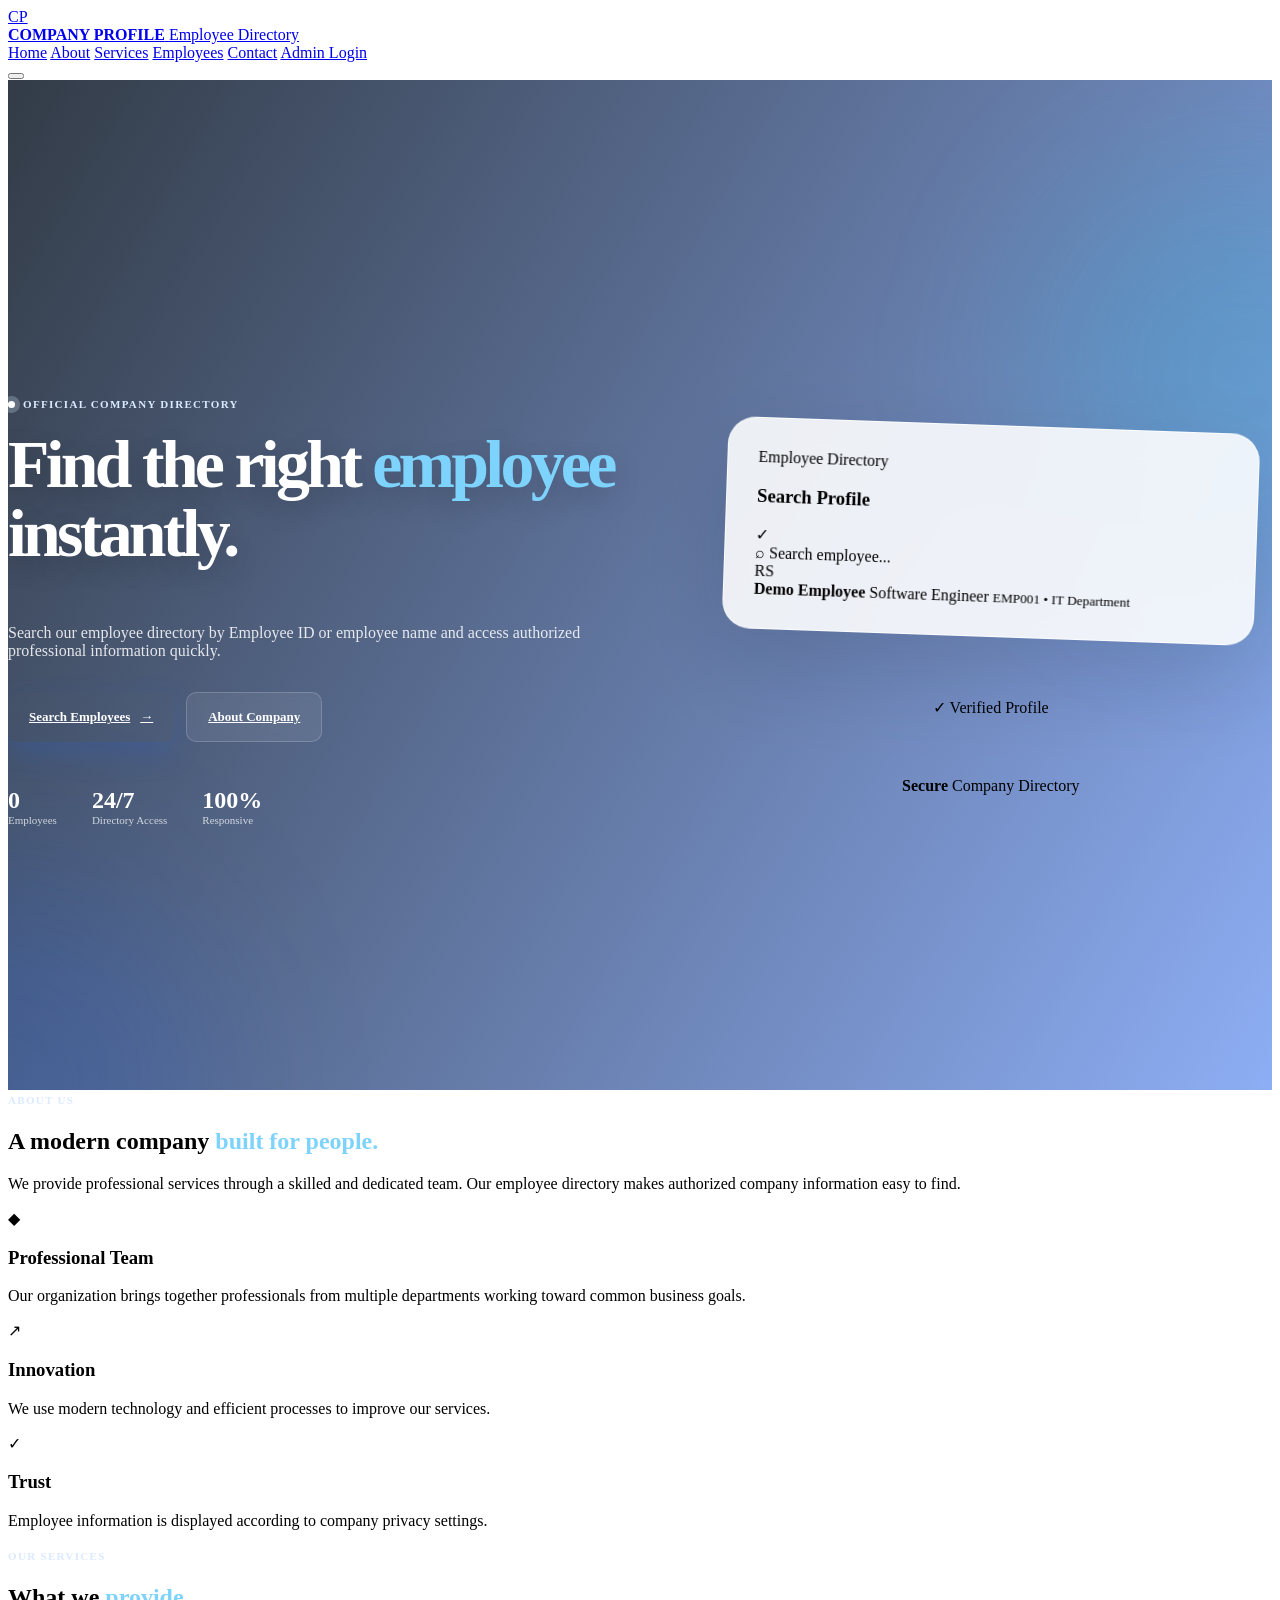
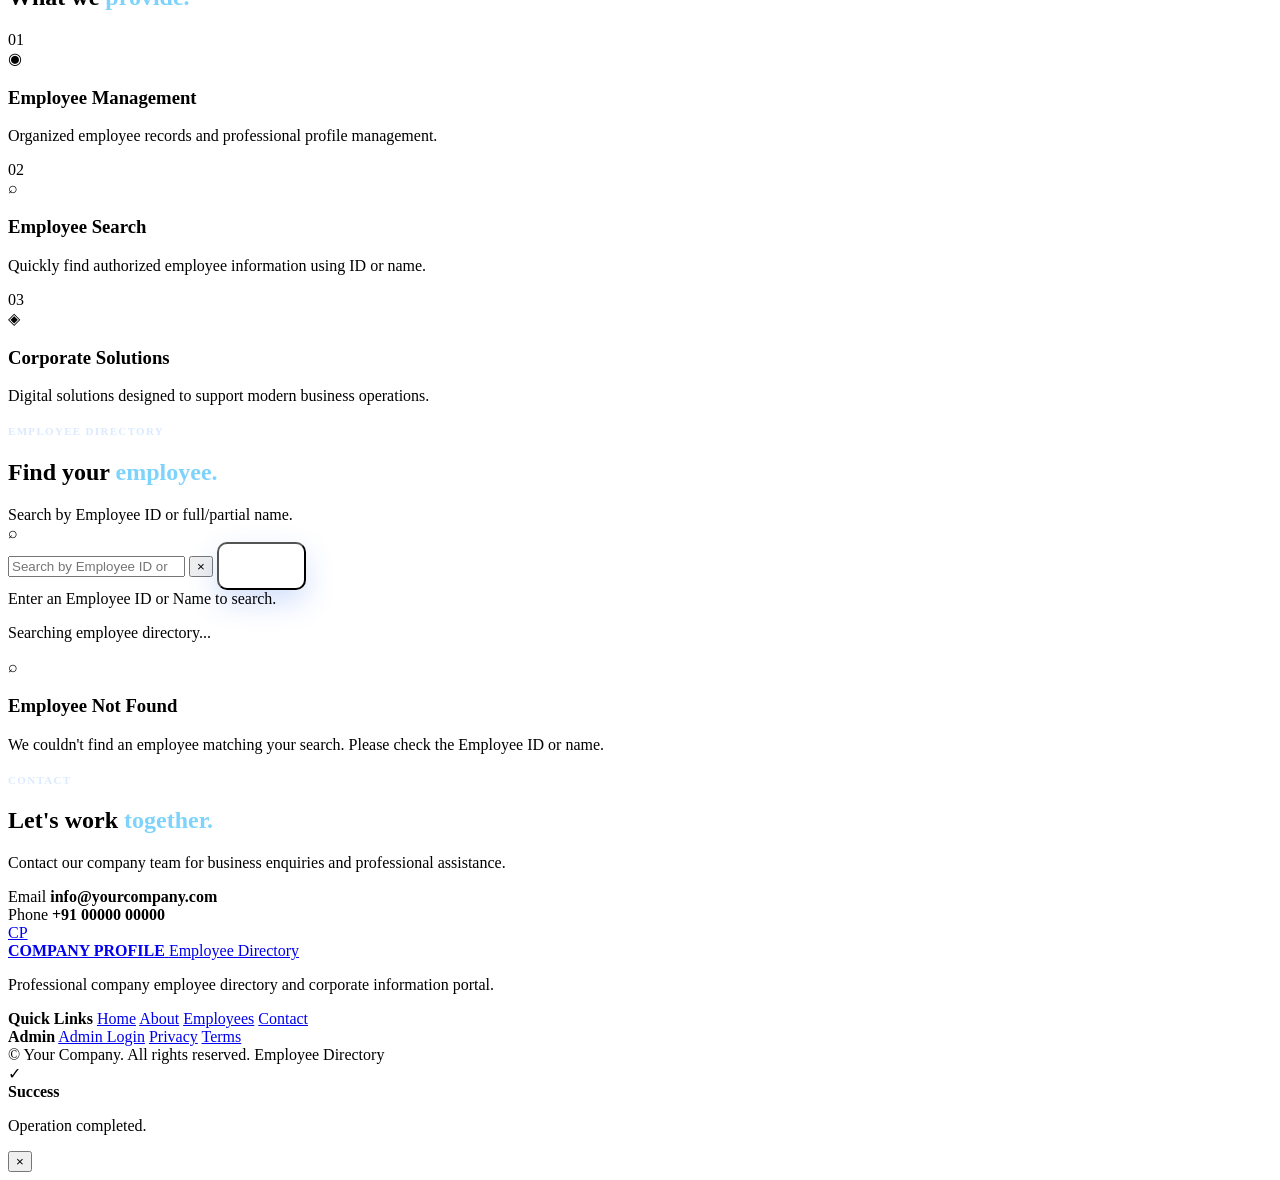
==== commit 3c4a34c6: "Fix the stylesheet link and include a dedicated animation stylesheet for modern page motion effects." ====
--- a/index.html
+++ b/index.html
@@ -1,603 +1,604 @@
-<!DOCTYPE html> <html lang="en"> <head> <meta charset="UTF-8"> <meta name="viewport" content="width=device-width, initial-scale=1.0">
-<meta
-    name="description"
-    content="Professional Company Employee Directory"
->
-
-<title>Company Profile | Employee Directory</title>
-
-<link rel="preconnect" href="https://fonts.googleapis.com">
-<link rel="preconnect" href="https://fonts.gstatic.com" crossorigin>
-<link
-    href="https://fonts.googleapis.com/css2?family=Inter:wght@400;500;600;700;800&display=swap"
-    rel="stylesheet"
->
-
-<link rel="stylesheet" href="styles.css">
-
-</head> <body>
-<!-- ================= HEADER ================= -->
-
-<header class="site-header" id="siteHeader">
-    <div class="container nav-wrapper">
-
-        <a href="#home" class="brand" aria-label="Company Profile Home">
-            <div class="brand-logo">CP</div>
-
-            <div class="brand-text">
-                <strong id="companyName">COMPANY PROFILE</strong>
-                <span>Employee Directory</span>
-            </div>
-        </a>
-
-        <nav class="main-nav" id="mainNav" aria-label="Main navigation">
-            <a href="#home" class="nav-link active">Home</a>
-            <a href="#about" class="nav-link">About</a>
-            <a href="#services" class="nav-link">Services</a>
-            <a href="#directory" class="nav-link">Employees</a>
-            <a href="#contact" class="nav-link">Contact</a>
-
-            <a href="login.html" class="nav-admin">
-                Admin Login
-            </a>
-        </nav>
-
-        <button
-            class="menu-toggle"
-            id="menuToggle"
-            type="button"
-            aria-label="Open navigation"
-            aria-controls="mainNav"
-            aria-expanded="false"
-        >
-            <span></span>
-            <span></span>
-            <span></span>
-        </button>
-
-    </div>
-</header>
-
-
-<!-- ================= MAIN ================= -->
-
-<main>
-
-    <!-- ================= HERO ================= -->
-
-    <section class="hero" id="home">
-
-        <div class="hero-background"></div>
-
-        <div class="container hero-grid">
-
-            <div class="hero-content">
-
-                <div class="eyebrow">
-                    <span class="eyebrow-dot"></span>
-                    Official Company Directory
-                </div>
-
-                <h1>
-                    Find the right
-                    <span>employee</span>
-                    instantly.
-                </h1>
-
-                <p>
-                    Search our employee directory by Employee ID or
-                    employee name and access authorized professional
-                    information quickly.
-                </p>
-
-                <div class="hero-actions">
-
-                    <a href="#directory" class="btn btn-primary">
-                        Search Employees
-                        <span aria-hidden="true">→</span>
-                    </a>
-
-                    <a href="#about" class="btn btn-secondary">
-                        About Company
-                    </a>
-
-                </div>
-
-                <div class="hero-stats">
-
-                    <div>
-                        <strong id="totalEmployees">0</strong>
-                        <span>Employees</span>
-                    </div>
-
-                    <div>
-                        <strong>24/7</strong>
-                        <span>Directory Access</span>
-                    </div>
-
-                    <div>
-                        <strong>100%</strong>
-                        <span>Responsive</span>
-                    </div>
-
-                </div>
-
-            </div>
-
-
-            <div class="hero-visual">
-
-                <div class="visual-card">
-
-                    <div class="visual-top">
-
-                        <div>
-                            <span class="small-label">
-                                Employee Directory
-                            </span>
-
-                            <h3>Search Profile</h3>
-                        </div>
-
-                        <div class="secure-icon" aria-label="Verified">
-                            ✓
-                        </div>
-
-                    </div>
-
-                    <div class="mini-search">
-                        <span aria-hidden="true">⌕</span>
-                        <span>Search employee...</span>
-                    </div>
-
-                    <div class="mini-profile">
-
-                        <div class="avatar">RS</div>
-
-                        <div class="mini-info">
-                            <strong>Demo Employee</strong>
-                            <span>Software Engineer</span>
-                            <small>EMP001 • IT Department</small>
-                        </div>
-
-                        <span
-                            class="online-dot"
-                            aria-label="Online"
-                        ></span>
-
-                    </div>
-
-                </div>
-
-                <div class="floating-card floating-one">
-                    <span>✓</span>
-                    Verified Profile
-                </div>
-
-                <div class="floating-card floating-two">
-                    <strong>Secure</strong>
-                    <span>Company Directory</span>
-                </div>
-
-            </div>
-
-        </div>
-
-    </section>
-
-
-    <!-- ================= ABOUT ================= -->
-
-    <section class="section about-section" id="about">
-
-        <div class="container">
-
-            <div class="section-heading">
-
-                <div class="eyebrow">
-                    About Us
-                </div>
-
-                <h2>
-                    A modern company
-                    <span>built for people.</span>
-                </h2>
-
-                <p>
-                    We provide professional services through a
-                    skilled and dedicated team. Our employee directory
-                    makes authorized company information easy to find.
-                </p>
-
-            </div>
-
-
-            <div class="about-grid">
-
-                <div class="about-card large-card">
-
-                    <div class="card-icon" aria-hidden="true">◆</div>
-
-                    <h3>Professional Team</h3>
-
-                    <p>
-                        Our organization brings together professionals
-                        from multiple departments working toward common
-                        business goals.
-                    </p>
-
-                </div>
-
-
-                <div class="about-card">
-
-                    <div class="card-icon" aria-hidden="true">↗</div>
-
-                    <h3>Innovation</h3>
-
-                    <p>
-                        We use modern technology and efficient
-                        processes to improve our services.
-                    </p>
-
-                </div>
-
-
-                <div class="about-card">
-
-                    <div class="card-icon" aria-hidden="true">✓</div>
-
-                    <h3>Trust</h3>
-
-                    <p>
-                        Employee information is displayed according
-                        to company privacy settings.
-                    </p>
-
-                </div>
-
-            </div>
-
-        </div>
-
-    </section>
-
-
-    <!-- ================= SERVICES ================= -->
-
-    <section class="section services-section" id="services">
-
-        <div class="container">
-
-            <div class="section-heading center">
-
-                <div class="eyebrow">
-                    Our Services
-                </div>
-
-                <h2>
-                    What we
-                    <span>provide.</span>
-                </h2>
-
-            </div>
-
-
-            <div class="services-grid">
-
-                <article class="service-card">
-
-                    <div class="service-number">01</div>
-
-                    <div class="service-icon" aria-hidden="true">
-                        ◉
-                    </div>
-
-                    <h3>Employee Management</h3>
-
-                    <p>
-                        Organized employee records and professional
-                        profile management.
-                    </p>
-
-                </article>
-
-
-                <article class="service-card featured">
-
-                    <div class="service-number">02</div>
-
-                    <div class="service-icon" aria-hidden="true">
-                        ⌕
-                    </div>
-
-                    <h3>Employee Search</h3>
-
-                    <p>
-                        Quickly find authorized employee information
-                        using ID or name.
-                    </p>
-
-                </article>
-
-
-                <article class="service-card">
-
-                    <div class="service-number">03</div>
-
-                    <div class="service-icon" aria-hidden="true">
-                        ◈
-                    </div>
-
-                    <h3>Corporate Solutions</h3>
-
-                    <p>
-                        Digital solutions designed to support
-                        modern business operations.
-                    </p>
-
-                </article>
-
-            </div>
-
-        </div>
-
-    </section>
-
-
-    <!-- ================= EMPLOYEE DIRECTORY ================= -->
-
-    <section class="section directory-section" id="directory">
-
-        <div class="container">
-
-            <div class="directory-header">
-
-                <div class="section-heading">
-
-                    <div class="eyebrow">
-                        Employee Directory
-                    </div>
-
-                    <h2>
-                        Find your
-                        <span>employee.</span>
-                    </h2>
-
-                </div>
-
-                <div class="directory-note">
-                    Search by Employee ID or full/partial name.
-                </div>
-
-            </div>
-
-
-            <form class="search-box" id="searchForm">
-
-                <div class="search-icon" aria-hidden="true">
-                    ⌕
-                </div>
-
-                <input
-                    type="search"
-                    id="employeeSearch"
-                    placeholder="Search by Employee ID or Name..."
-                    autocomplete="off"
-                    aria-label="Search employee"
-                >
-
-                <button
-                    class="clear-search"
-                    id="clearSearch"
-                    type="button"
-                    aria-label="Clear search"
-                >
-                    ×
-                </button>
-
-                <button
-                    class="btn btn-primary search-button"
-                    id="searchButton"
-                    type="submit"
-                >
-                    Search
-                </button>
-
-            </form>
-
-
-            <div
-                class="search-status"
-                id="searchStatus"
-                aria-live="polite"
-            >
-                Enter an Employee ID or Name to search.
-            </div>
-
-
-            <div
-                class="loading-state hidden"
-                id="loadingState"
-                aria-live="polite"
-            >
-                <div class="spinner"></div>
-                <p>Searching employee directory...</p>
-            </div>
-
-
-            <div
-                class="employee-grid"
-                id="employeeResults"
-                aria-live="polite"
-            ></div>
-
-
-            <div
-                class="empty-state hidden"
-                id="emptyState"
-            >
-
-                <div class="empty-icon" aria-hidden="true">
-                    ⌕
-                </div>
-
-                <h3>Employee Not Found</h3>
-
-                <p>
-                    We couldn't find an employee matching your search.
-                    Please check the Employee ID or name.
-                </p>
-
-            </div>
-
-        </div>
-
-    </section>
-
-
-    <!-- ================= CONTACT ================= -->
-
-    <section class="section contact-section" id="contact">
-
-        <div class="container contact-box">
-
-            <div>
-
-                <div class="eyebrow">
-                    Contact
-                </div>
-
-                <h2>
-                    Let's work
-                    <span>together.</span>
-                </h2>
-
-                <p>
-                    Contact our company team for business enquiries
-                    and professional assistance.
-                </p>
-
-            </div>
-
-
-            <div class="contact-details">
-
-                <div>
-                    <span>Email</span>
-                    <strong>info@yourcompany.com</strong>
-                </div>
-
-                <div>
-                    <span>Phone</span>
-                    <strong>+91 00000 00000</strong>
-                </div>
-
-            </div>
-
-        </div>
-
-    </section>
-
-</main>
-
-
-<!-- ================= FOOTER ================= -->
-
-<footer class="site-footer">
-
-    <div class="container footer-grid">
-
-        <div>
-
-            <a href="#home" class="brand footer-brand">
-
-                <div class="brand-logo">CP</div>
-
-                <div class="brand-text">
-                    <strong>COMPANY PROFILE</strong>
-                    <span>Employee Directory</span>
-                </div>
-
-            </a>
-
-            <p>
-                Professional company employee directory
-                and corporate information portal.
-            </p>
-
-        </div>
-
-
-        <div class="footer-links">
-
-            <strong>Quick Links</strong>
-
-            <a href="#home">Home</a>
-            <a href="#about">About</a>
-            <a href="#directory">Employees</a>
-            <a href="#contact">Contact</a>
-
-        </div>
-
-
-        <div class="footer-links">
-
-            <strong>Admin</strong>
-
-            <a href="login.html">Admin Login</a>
-            <a href="#">Privacy</a>
-            <a href="#">Terms</a>
-
-        </div>
-
-    </div>
-
-
-    <div class="container copyright">
-
-        <span>
-            © <span id="currentYear"></span>
-            Your Company. All rights reserved.
-        </span>
-
-        <span>
-            Employee Directory
-        </span>
-
-    </div>
-
-</footer>
-
-
-<!-- ================= TOAST ================= -->
-
-<div
-    class="toast"
-    id="toast"
-    role="status"
-    aria-live="polite"
-    aria-atomic="true"
->
-
-    <span class="toast-icon">✓</span>
-
-    <div>
-        <strong id="toastTitle">Success</strong>
-        <p id="toastMessage">Operation completed.</p>
-    </div>
-
-    <button
-        id="toastClose"
-        type="button"
-        aria-label="Close notification"
-    >
-        ×
-    </button>
-
-</div>
-
-
-<script src="js/app.js"></script>
-
-</body> </html>
+<!DOCTYPE html> <html lang="en"> <head> <meta charset="UTF-8"> <meta name="viewport" content="width=device-width, initial-scale=1.0">
+<meta
+    name="description"
+    content="Professional Company Employee Directory"
+>
+
+<title>Company Profile | Employee Directory</title>
+
+<link rel="preconnect" href="https://fonts.googleapis.com">
+<link rel="preconnect" href="https://fonts.gstatic.com" crossorigin>
+<link
+    href="https://fonts.googleapis.com/css2?family=Inter:wght@400;500;600;700;800&display=swap"
+    rel="stylesheet"
+>
+
+<link rel="stylesheet" href="styles.css">
+<link rel="stylesheet" href="css/animations.css">
+
+</head> <body>
+<!-- ================= HEADER ================= -->
+
+<header class="site-header" id="siteHeader">
+    <div class="container nav-wrapper">
+
+        <a href="#home" class="brand" aria-label="Company Profile Home">
+            <div class="brand-logo">CP</div>
+
+            <div class="brand-text">
+                <strong id="companyName">COMPANY PROFILE</strong>
+                <span>Employee Directory</span>
+            </div>
+        </a>
+
+        <nav class="main-nav" id="mainNav" aria-label="Main navigation">
+            <a href="#home" class="nav-link active">Home</a>
+            <a href="#about" class="nav-link">About</a>
+            <a href="#services" class="nav-link">Services</a>
+            <a href="#directory" class="nav-link">Employees</a>
+            <a href="#contact" class="nav-link">Contact</a>
+
+            <a href="login.html" class="nav-admin">
+                Admin Login
+            </a>
+        </nav>
+
+        <button
+            class="menu-toggle"
+            id="menuToggle"
+            type="button"
+            aria-label="Open navigation"
+            aria-controls="mainNav"
+            aria-expanded="false"
+        >
+            <span></span>
+            <span></span>
+            <span></span>
+        </button>
+
+    </div>
+</header>
+
+
+<!-- ================= MAIN ================= -->
+
+<main>
+
+    <!-- ================= HERO ================= -->
+
+    <section class="hero" id="home">
+
+        <div class="hero-background"></div>
+
+        <div class="container hero-grid">
+
+            <div class="hero-content">
+
+                <div class="eyebrow">
+                    <span class="eyebrow-dot"></span>
+                    Official Company Directory
+                </div>
+
+                <h1>
+                    Find the right
+                    <span>employee</span>
+                    instantly.
+                </h1>
+
+                <p>
+                    Search our employee directory by Employee ID or
+                    employee name and access authorized professional
+                    information quickly.
+                </p>
+
+                <div class="hero-actions">
+
+                    <a href="#directory" class="btn btn-primary">
+                        Search Employees
+                        <span aria-hidden="true">→</span>
+                    </a>
+
+                    <a href="#about" class="btn btn-secondary">
+                        About Company
+                    </a>
+
+                </div>
+
+                <div class="hero-stats">
+
+                    <div>
+                        <strong id="totalEmployees">0</strong>
+                        <span>Employees</span>
+                    </div>
+
+                    <div>
+                        <strong>24/7</strong>
+                        <span>Directory Access</span>
+                    </div>
+
+                    <div>
+                        <strong>100%</strong>
+                        <span>Responsive</span>
+                    </div>
+
+                </div>
+
+            </div>
+
+
+            <div class="hero-visual">
+
+                <div class="visual-card">
+
+                    <div class="visual-top">
+
+                        <div>
+                            <span class="small-label">
+                                Employee Directory
+                            </span>
+
+                            <h3>Search Profile</h3>
+                        </div>
+
+                        <div class="secure-icon" aria-label="Verified">
+                            ✓
+                        </div>
+
+                    </div>
+
+                    <div class="mini-search">
+                        <span aria-hidden="true">⌕</span>
+                        <span>Search employee...</span>
+                    </div>
+
+                    <div class="mini-profile">
+
+                        <div class="avatar">RS</div>
+
+                        <div class="mini-info">
+                            <strong>Demo Employee</strong>
+                            <span>Software Engineer</span>
+                            <small>EMP001 • IT Department</small>
+                        </div>
+
+                        <span
+                            class="online-dot"
+                            aria-label="Online"
+                        ></span>
+
+                    </div>
+
+                </div>
+
+                <div class="floating-card floating-one">
+                    <span>✓</span>
+                    Verified Profile
+                </div>
+
+                <div class="floating-card floating-two">
+                    <strong>Secure</strong>
+                    <span>Company Directory</span>
+                </div>
+
+            </div>
+
+        </div>
+
+    </section>
+
+
+    <!-- ================= ABOUT ================= -->
+
+    <section class="section about-section" id="about">
+
+        <div class="container">
+
+            <div class="section-heading">
+
+                <div class="eyebrow">
+                    About Us
+                </div>
+
+                <h2>
+                    A modern company
+                    <span>built for people.</span>
+                </h2>
+
+                <p>
+                    We provide professional services through a
+                    skilled and dedicated team. Our employee directory
+                    makes authorized company information easy to find.
+                </p>
+
+            </div>
+
+
+            <div class="about-grid">
+
+                <div class="about-card large-card">
+
+                    <div class="card-icon" aria-hidden="true">◆</div>
+
+                    <h3>Professional Team</h3>
+
+                    <p>
+                        Our organization brings together professionals
+                        from multiple departments working toward common
+                        business goals.
+                    </p>
+
+                </div>
+
+
+                <div class="about-card">
+
+                    <div class="card-icon" aria-hidden="true">↗</div>
+
+                    <h3>Innovation</h3>
+
+                    <p>
+                        We use modern technology and efficient
+                        processes to improve our services.
+                    </p>
+
+                </div>
+
+
+                <div class="about-card">
+
+                    <div class="card-icon" aria-hidden="true">✓</div>
+
+                    <h3>Trust</h3>
+
+                    <p>
+                        Employee information is displayed according
+                        to company privacy settings.
+                    </p>
+
+                </div>
+
+            </div>
+
+        </div>
+
+    </section>
+
+
+    <!-- ================= SERVICES ================= -->
+
+    <section class="section services-section" id="services">
+
+        <div class="container">
+
+            <div class="section-heading center">
+
+                <div class="eyebrow">
+                    Our Services
+                </div>
+
+                <h2>
+                    What we
+                    <span>provide.</span>
+                </h2>
+
+            </div>
+
+
+            <div class="services-grid">
+
+                <article class="service-card">
+
+                    <div class="service-number">01</div>
+
+                    <div class="service-icon" aria-hidden="true">
+                        ◉
+                    </div>
+
+                    <h3>Employee Management</h3>
+
+                    <p>
+                        Organized employee records and professional
+                        profile management.
+                    </p>
+
+                </article>
+
+
+                <article class="service-card featured">
+
+                    <div class="service-number">02</div>
+
+                    <div class="service-icon" aria-hidden="true">
+                        ⌕
+                    </div>
+
+                    <h3>Employee Search</h3>
+
+                    <p>
+                        Quickly find authorized employee information
+                        using ID or name.
+                    </p>
+
+                </article>
+
+
+                <article class="service-card">
+
+                    <div class="service-number">03</div>
+
+                    <div class="service-icon" aria-hidden="true">
+                        ◈
+                    </div>
+
+                    <h3>Corporate Solutions</h3>
+
+                    <p>
+                        Digital solutions designed to support
+                        modern business operations.
+                    </p>
+
+                </article>
+
+            </div>
+
+        </div>
+
+    </section>
+
+
+    <!-- ================= EMPLOYEE DIRECTORY ================= -->
+
+    <section class="section directory-section" id="directory">
+
+        <div class="container">
+
+            <div class="directory-header">
+
+                <div class="section-heading">
+
+                    <div class="eyebrow">
+                        Employee Directory
+                    </div>
+
+                    <h2>
+                        Find your
+                        <span>employee.</span>
+                    </h2>
+
+                </div>
+
+                <div class="directory-note">
+                    Search by Employee ID or full/partial name.
+                </div>
+
+            </div>
+
+
+            <form class="search-box" id="searchForm">
+
+                <div class="search-icon" aria-hidden="true">
+                    ⌕
+                </div>
+
+                <input
+                    type="search"
+                    id="employeeSearch"
+                    placeholder="Search by Employee ID or Name..."
+                    autocomplete="off"
+                    aria-label="Search employee"
+                >
+
+                <button
+                    class="clear-search"
+                    id="clearSearch"
+                    type="button"
+                    aria-label="Clear search"
+                >
+                    ×
+                </button>
+
+                <button
+                    class="btn btn-primary search-button"
+                    id="searchButton"
+                    type="submit"
+                >
+                    Search
+                </button>
+
+            </form>
+
+
+            <div
+                class="search-status"
+                id="searchStatus"
+                aria-live="polite"
+            >
+                Enter an Employee ID or Name to search.
+            </div>
+
+
+            <div
+                class="loading-state hidden"
+                id="loadingState"
+                aria-live="polite"
+            >
+                <div class="spinner"></div>
+                <p>Searching employee directory...</p>
+            </div>
+
+
+            <div
+                class="employee-grid"
+                id="employeeResults"
+                aria-live="polite"
+            ></div>
+
+
+            <div
+                class="empty-state hidden"
+                id="emptyState"
+            >
+
+                <div class="empty-icon" aria-hidden="true">
+                    ⌕
+                </div>
+
+                <h3>Employee Not Found</h3>
+
+                <p>
+                    We couldn't find an employee matching your search.
+                    Please check the Employee ID or name.
+                </p>
+
+            </div>
+
+        </div>
+
+    </section>
+
+
+    <!-- ================= CONTACT ================= -->
+
+    <section class="section contact-section" id="contact">
+
+        <div class="container contact-box">
+
+            <div>
+
+                <div class="eyebrow">
+                    Contact
+                </div>
+
+                <h2>
+                    Let's work
+                    <span>together.</span>
+                </h2>
+
+                <p>
+                    Contact our company team for business enquiries
+                    and professional assistance.
+                </p>
+
+            </div>
+
+
+            <div class="contact-details">
+
+                <div>
+                    <span>Email</span>
+                    <strong>info@yourcompany.com</strong>
+                </div>
+
+                <div>
+                    <span>Phone</span>
+                    <strong>+91 00000 00000</strong>
+                </div>
+
+            </div>
+
+        </div>
+
+    </section>
+
+</main>
+
+
+<!-- ================= FOOTER ================= -->
+
+<footer class="site-footer">
+
+    <div class="container footer-grid">
+
+        <div>
+
+            <a href="#home" class="brand footer-brand">
+
+                <div class="brand-logo">CP</div>
+
+                <div class="brand-text">
+                    <strong>COMPANY PROFILE</strong>
+                    <span>Employee Directory</span>
+                </div>
+
+            </a>
+
+            <p>
+                Professional company employee directory
+                and corporate information portal.
+            </p>
+
+        </div>
+
+
+        <div class="footer-links">
+
+            <strong>Quick Links</strong>
+
+            <a href="#home">Home</a>
+            <a href="#about">About</a>
+            <a href="#directory">Employees</a>
+            <a href="#contact">Contact</a>
+
+        </div>
+
+
+        <div class="footer-links">
+
+            <strong>Admin</strong>
+
+            <a href="login.html">Admin Login</a>
+            <a href="#">Privacy</a>
+            <a href="#">Terms</a>
+
+        </div>
+
+    </div>
+
+
+    <div class="container copyright">
+
+        <span>
+            © <span id="currentYear"></span>
+            Your Company. All rights reserved.
+        </span>
+
+        <span>
+            Employee Directory
+        </span>
+
+    </div>
+
+</footer>
+
+
+<!-- ================= TOAST ================= -->
+
+<div
+    class="toast"
+    id="toast"
+    role="status"
+    aria-live="polite"
+    aria-atomic="true"
+>
+
+    <span class="toast-icon">✓</span>
+
+    <div>
+        <strong id="toastTitle">Success</strong>
+        <p id="toastMessage">Operation completed.</p>
+    </div>
+
+    <button
+        id="toastClose"
+        type="button"
+        aria-label="Close notification"
+    >
+        ×
+    </button>
+
+</div>
+
+
+<script src="js/app.js"></script>
+
+</body> </html>
--- a/styles.css
+++ b/styles.css
@@ -1,1793 +1,229 @@
-:root {
---primary: #2563eb;
---primary-dark: #1d4ed8;
---accent: #06b6d4;
-
-```
---dark: #07111f;
---dark-2: #0d1b2d;
-
---text: #172033;
---muted: #667085;
-
---white: #ffffff;
---surface: #f8fafc;
---border: #e6eaf0;
-
---success: #16a34a;
---danger: #dc2626;
-
---radius-sm: 10px;
---radius-md: 18px;
---radius-lg: 28px;
-
---shadow-sm: 0 8px 25px rgba(15, 23, 42, .06);
---shadow-lg: 0 25px 70px rgba(15, 23, 42, .12);
-
---container: 1180px;
-
---transition: 220ms cubic-bezier(.2,.8,.2,1);
-```
-
-}
-
-* {
-  margin: 0;
-  padding: 0;
-  box-sizing: border-box;
-  }
-
-html {
-scroll-behavior: smooth;
-}
-
-body {
-font-family: "Inter", sans-serif;
-color: var(--text);
-background: var(--white);
-line-height: 1.6;
-overflow-x: hidden;
-}
-
-a {
-color: inherit;
-text-decoration: none;
-}
-
-button,
-input {
-font: inherit;
-}
-
-button {
-cursor: pointer;
-border: 0;
-}
-
-.container {
-width: min(var(--container), calc(100% - 40px));
-margin-inline: auto;
-}
-
-/* ================= HEADER ================= */
-
-.site-header {
-position: fixed;
-top: 0;
-left: 0;
-right: 0;
-z-index: 1000;
-
-```
-padding: 18px 0;
-
-background: rgba(255,255,255,.78);
-backdrop-filter: blur(18px);
--webkit-backdrop-filter: blur(18px);
-
-border-bottom: 1px solid transparent;
-
-transition: var(--transition);
-```
-
-}
-
-.site-header.scrolled {
-padding: 12px 0;
-border-color: var(--border);
-box-shadow: var(--shadow-sm);
-}
-
-.nav-wrapper {
-display: flex;
-align-items: center;
-justify-content: space-between;
-gap: 30px;
-}
-
-.brand {
-display: inline-flex;
-align-items: center;
-gap: 12px;
-}
-
-.brand-logo {
-width: 42px;
-height: 42px;
-
-```
-display: grid;
-place-items: center;
-
-color: white;
-font-size: 13px;
-font-weight: 800;
-
-background:
-    linear-gradient(135deg,
-    var(--primary),
-    var(--accent));
-
-border-radius: 12px;
-
-box-shadow:
-    0 8px 22px rgba(37,99,235,.25);
-```
-
-}
-
-.brand-text {
-display: flex;
-flex-direction: column;
-line-height: 1.15;
-}
-
-.brand-text strong {
-font-size: 14px;
-letter-spacing: -.2px;
-}
-
-.brand-text span {
-color: var(--muted);
-font-size: 10px;
-margin-top: 4px;
-}
-
-.main-nav {
-display: flex;
-align-items: center;
-gap: 5px;
-}
-
-.nav-link {
-position: relative;
-padding: 10px 13px;
-
-```
-color: #526074;
-font-size: 13px;
-font-weight: 600;
-
-border-radius: 8px;
-
-transition: var(--transition);
-```
-
-}
-
-.nav-link:hover,
-.nav-link.active {
-color: var(--primary);
-background: #eff6ff;
-}
-
-.nav-admin {
-margin-left: 12px;
-
-```
-padding: 10px 17px;
-
-color: white;
-background: var(--dark);
-
-border-radius: 9px;
-
-font-size: 12px;
-font-weight: 700;
-
-transition: var(--transition);
-```
-
-}
-
-.nav-admin:hover {
-transform: translateY(-2px);
-background: var(--primary);
-}
-
-.menu-toggle {
-display: none;
-
-```
-width: 44px;
-height: 44px;
-
-background: var(--surface);
-border: 1px solid var(--border);
-border-radius: 10px;
-```
-
-}
-
-.menu-toggle span {
-display: block;
-width: 20px;
-height: 2px;
-margin: 4px auto;
-
-```
-background: var(--dark);
-```
-
-}
-
-/* ================= HERO ================= */
-
-.hero {
-position: relative;
-min-height: 760px;
-
-```
-display: flex;
-align-items: center;
-
-padding: 150px 0 100px;
-
-background:
-    radial-gradient(
-        circle at 10% 10%,
-        rgba(37,99,235,.09),
-        transparent 30%
-    ),
-    linear-gradient(
-        180deg,
-        #f8fbff 0%,
-        #ffffff 100%
-    );
-
-overflow: hidden;
-```
-
-}
-
-.hero-background::before,
-.hero-background::after {
-content: "";
-position: absolute;
-
-```
-width: 420px;
-height: 420px;
-
-border-radius: 50%;
-
-filter: blur(80px);
-
-pointer-events: none;
-```
-
-}
-
-.hero-background::before {
-right: -180px;
-top: 80px;
-
-```
-background: rgba(6,182,212,.12);
-```
-
-}
-
-.hero-background::after {
-left: -220px;
-bottom: -200px;
-
-```
-background: rgba(37,99,235,.10);
-```
-
-}
-
-.hero-grid {
-position: relative;
-z-index: 1;
-
-```
-display: grid;
-grid-template-columns: 1.05fr .95fr;
-align-items: center;
-gap: 80px;
-```
-
-}
-
-.eyebrow {
-display: inline-flex;
-align-items: center;
-gap: 8px;
-
-```
-color: var(--primary);
-
-font-size: 11px;
-font-weight: 800;
-letter-spacing: .12em;
-text-transform: uppercase;
-```
-
-}
-
-.eyebrow-dot {
-width: 7px;
-height: 7px;
-
-```
-border-radius: 50%;
-background: var(--primary);
-
-box-shadow: 0 0 0 5px #dbeafe;
-```
-
-}
-
-.hero h1 {
-max-width: 650px;
-
-```
-margin-top: 18px;
-
-color: var(--dark);
-
-font-size: clamp(42px, 5.3vw, 76px);
-line-height: 1.02;
-letter-spacing: -.055em;
-```
-
-}
-
-.hero h1 span,
-.section-heading h2 span,
-.contact-box h2 span {
-color: var(--primary);
-}
-
-.hero-content > p {
-max-width: 590px;
-
-```
-margin-top: 25px;
-
-color: var(--muted);
-font-size: 16px;
-```
-
-}
-
-.hero-actions {
-display: flex;
-gap: 12px;
-
-```
-margin-top: 32px;
-```
-
-}
-
-.btn {
-display: inline-flex;
-align-items: center;
-justify-content: center;
-gap: 10px;
-
-```
-min-height: 48px;
-padding: 0 21px;
-
-border-radius: 10px;
-
-font-size: 13px;
-font-weight: 700;
-
-transition: var(--transition);
-```
-
-}
-
-.btn-primary {
-color: white;
-background: var(--primary);
-
-```
-box-shadow:
-    0 12px 30px rgba(37,99,235,.20);
-```
-
-}
-
-.btn-primary:hover {
-transform: translateY(-3px);
-background: var(--primary-dark);
-box-shadow:
-0 16px 35px rgba(37,99,235,.28);
-}
-
-.btn-secondary {
-color: var(--text);
-background: white;
-border: 1px solid var(--border);
-}
-
-.btn-secondary:hover {
-transform: translateY(-3px);
-border-color: #cbd5e1;
-box-shadow: var(--shadow-sm);
-}
-
-.hero-stats {
-display: flex;
-gap: 35px;
-
-```
-margin-top: 45px;
-```
-
-}
-
-.hero-stats div {
-display: flex;
-flex-direction: column;
-}
-
-.hero-stats strong {
-color: var(--dark);
-font-size: 24px;
-}
-
-.hero-stats span {
-color: var(--muted);
-font-size: 11px;
-}
-
-/* HERO VISUAL */
-
-.hero-visual {
-position: relative;
-min-height: 430px;
-
-```
-display: grid;
-place-items: center;
-```
-
-}
-
-.visual-card {
-position: relative;
-
-```
-width: min(100%, 470px);
-
-padding: 30px;
-
-background: rgba(255,255,255,.88);
-
-border: 1px solid rgba(255,255,255,.8);
-
-border-radius: 28px;
-
-box-shadow:
-    0 35px 90px rgba(15,23,42,.15);
-
-backdrop-filter: blur(20px);
-
-transform: rotate(2deg);
-
-animation: floatCard 5s ease-in-out infinite;
-```
-
-}
-
-@keyframes floatCard {
-0%,100% {
-transform: translateY(0) rotate(2deg);
-}
-
-```
-50% {
-    transform: translateY(-10px) rotate(2deg);
-}
-```
-
-}
-
-.visual-top {
-display: flex;
-align-items: center;
-justify-content: space-between;
-}
-
-.small-label {
-display: block;
-
-```
-color: var(--muted);
-
-font-size: 10px;
-font-weight: 700;
-text-transform: uppercase;
-letter-spacing: .1em;
-```
-
-}
-
-.visual-top h3 {
-margin-top: 5px;
-
-```
-color: var(--dark);
-
-font-size: 22px;
-```
-
-}
-
-.secure-icon {
-width: 42px;
-height: 42px;
-
-```
-display: grid;
-place-items: center;
-
-color: var(--success);
-background: #ecfdf3;
-
-border-radius: 12px;
-```
-
-}
-
-.mini-search {
-display: flex;
-align-items: center;
-gap: 10px;
-
-```
-margin-top: 30px;
-padding: 15px;
-
-color: #94a3b8;
-
-background: #f8fafc;
-
-border: 1px solid var(--border);
-border-radius: 12px;
-
-font-size: 12px;
-```
-
-}
-
-.mini-profile {
-display: flex;
-align-items: center;
-gap: 13px;
-
-```
-margin-top: 15px;
-padding: 16px;
-
-background: white;
-
-border: 1px solid var(--border);
-border-radius: 15px;
-
-box-shadow: var(--shadow-sm);
-```
-
-}
-
-.avatar {
-width: 48px;
-height: 48px;
-
-```
-display: grid;
-place-items: center;
-
-flex-shrink: 0;
-
-color: white;
-background:
-    linear-gradient(135deg,
-    #2563eb,
-    #06b6d4);
-
-border-radius: 13px;
-
-font-size: 13px;
-font-weight: 800;
-```
-
-}
-
-.mini-info {
-display: flex;
-flex-direction: column;
-}
-
-.mini-info strong {
-font-size: 13px;
-}
-
-.mini-info span,
-.mini-info small {
-color: var(--muted);
-font-size: 10px;
-}
-
-.online-dot {
-width: 9px;
-height: 9px;
-
-```
-margin-left: auto;
-
-background: var(--success);
-border: 2px solid white;
-border-radius: 50%;
-```
-
-}
-
-.floating-card {
-position: absolute;
-
-```
-padding: 12px 15px;
-
-display: flex;
-align-items: center;
-gap: 8px;
-
-background: white;
-
-border: 1px solid var(--border);
-border-radius: 12px;
-
-box-shadow: var(--shadow-lg);
-
-font-size: 10px;
-font-weight: 700;
-
-z-index: 3;
-```
-
-}
-
-.floating-one {
-top: 30px;
-left: 0;
-color: var(--success);
-}
-
-.floating-one span {
-width: 20px;
-height: 20px;
-
-```
-display: grid;
-place-items: center;
-
-color: white;
-background: var(--success);
-
-border-radius: 50%;
-```
-
-}
-
-.floating-two {
-right: -10px;
-bottom: 30px;
-
-```
-flex-direction: column;
-align-items: flex-start;
-```
-
-}
-
-.floating-two span {
-color: var(--muted);
-font-size: 9px;
-}
-
-/* ================= SECTION ================= */
-
-.section {
-padding: 110px 0;
-}
-
-.section-heading {
-max-width: 680px;
-}
-
-.section-heading.center {
-margin-inline: auto;
-text-align: center;
-}
-
-.section-heading h2 {
-margin-top: 13px;
-
-```
-color: var(--dark);
-
-font-size: clamp(34px, 4vw, 52px);
-line-height: 1.08;
-letter-spacing: -.045em;
-```
-
-}
-
-.section-heading p {
-margin-top: 17px;
-
-```
-color: var(--muted);
-font-size: 14px;
-```
-
-}
-
-/* ================= ABOUT ================= */
-
-.about-section {
-background: white;
-}
-
-.about-grid {
-display: grid;
-grid-template-columns: 1.3fr 1fr 1fr;
-gap: 18px;
-
-```
-margin-top: 55px;
-```
-
-}
-
-.about-card {
-padding: 30px;
-
-```
-background: #f8fafc;
-
-border: 1px solid var(--border);
-border-radius: var(--radius-md);
-
-transition: var(--transition);
-```
-
-}
-
-.about-card:hover {
-transform: translateY(-6px);
-background: white;
-box-shadow: var(--shadow-lg);
-}
-
-.card-icon {
-width: 45px;
-height: 45px;
-
-```
-display: grid;
-place-items: center;
-
-color: var(--primary);
-background: #eff6ff;
-
-border-radius: 12px;
-
-font-weight: 800;
-```
-
-}
-
-.about-card h3 {
-margin-top: 25px;
-
-```
-color: var(--dark);
-font-size: 19px;
-```
-
-}
-
-.about-card p {
-margin-top: 10px;
-
-```
-color: var(--muted);
-font-size: 13px;
-```
-
-}
-
-/* ================= SERVICES ================= */
-
-.services-section {
-background: var(--surface);
-}
-
-.services-grid {
-display: grid;
-grid-template-columns: repeat(3,1fr);
-gap: 20px;
-
-```
-margin-top: 55px;
-```
-
-}
-
-.service-card {
-position: relative;
-
-```
-padding: 35px;
-
-background: white;
-
-border: 1px solid var(--border);
-border-radius: 20px;
-
-overflow: hidden;
-
-transition: var(--transition);
-```
-
-}
-
-.service-card:hover {
-transform: translateY(-8px);
-box-shadow: var(--shadow-lg);
-}
-
-.service-card.featured {
-color: white;
-background: var(--dark);
-}
-
-.service-number {
-position: absolute;
-
-```
-top: 25px;
-right: 25px;
-
-color: #cbd5e1;
-
-font-size: 11px;
-font-weight: 800;
-```
-
-}
-
-.service-icon {
-width: 52px;
-height: 52px;
-
-```
-display: grid;
-place-items: center;
-
-color: var(--primary);
-background: #eff6ff;
-
-border-radius: 14px;
-
-font-size: 20px;
-```
-
-}
-
-.featured .service-icon {
-color: white;
-background: rgba(255,255,255,.1);
-}
-
-.service-card h3 {
-margin-top: 25px;
-
-```
-font-size: 19px;
-```
-
-}
-
-.service-card p {
-margin-top: 10px;
-
-```
-color: var(--muted);
-font-size: 13px;
-```
-
-}
-
-.featured p {
-color: #aeb8c7;
-}
-
-/* ================= DIRECTORY ================= */
-
-.directory-section {
-background: white;
-}
-
-.directory-header {
-display: flex;
-justify-content: space-between;
-align-items: flex-end;
-gap: 30px;
-}
-
-.directory-note {
-color: var(--muted);
-font-size: 12px;
-}
-
-.search-box {
-display: flex;
-align-items: center;
-gap: 12px;
-
-```
-margin-top: 45px;
-padding: 8px 8px 8px 18px;
-
-background: white;
-
-border: 1px solid var(--border);
-border-radius: 15px;
-
-box-shadow:
-    0 15px 40px rgba(15,23,42,.07);
-
-transition: var(--transition);
-```
-
-}
-
-.search-box:focus-within {
-border-color: #93c5fd;
-
-```
-box-shadow:
-    0 15px 45px rgba(37,99,235,.12);
-```
-
-}
-
-.search-icon {
-color: var(--primary);
-font-size: 21px;
-}
-
-.search-box input {
-flex: 1;
-
-```
-min-width: 0;
-
-border: 0;
-outline: 0;
-
-color: var(--dark);
-
-font-size: 14px;
-```
-
-}
-
-.search-box input::placeholder {
-color: #9aa5b5;
-}
-
-.clear-search {
-display: none;
-
-```
-width: 34px;
-height: 34px;
-
-color: var(--muted);
-background: #f1f5f9;
-
-border-radius: 8px;
-```
-
-}
-
-.search-button {
-min-width: 110px;
-}
-
-.search-status {
-margin-top: 15px;
-
-```
-color: var(--muted);
-font-size: 12px;
-```
-
-}
-
-.employee-grid {
-display: grid;
-grid-template-columns: repeat(3,1fr);
-gap: 18px;
-
-```
-margin-top: 30px;
-```
-
-}
-
-.employee-card {
-position: relative;
-
-```
-padding: 22px;
-
-background: white;
-
-border: 1px solid var(--border);
-border-radius: 18px;
-
-box-shadow: var(--shadow-sm);
-
-animation: cardIn .4s ease both;
-
-transition: var(--transition);
-```
-
-}
-
-.employee-card:hover {
-transform: translateY(-5px);
-box-shadow: var(--shadow-lg);
-}
-
-@keyframes cardIn {
-from {
-opacity: 0;
-transform: translateY(15px);
-}
-
-```
-to {
-    opacity: 1;
-    transform: translateY(0);
-}
-```
-
-}
-
-.employee-head {
-display: flex;
-align-items: center;
-gap: 13px;
-}
-
-.employee-photo {
-width: 58px;
-height: 58px;
-
-```
-flex-shrink: 0;
-
-object-fit: cover;
-
-background: #eff6ff;
-
-border-radius: 15px;
-```
-
-}
-
-.employee-photo.placeholder {
-display: grid;
-place-items: center;
-
-```
-color: var(--primary);
-
-font-weight: 800;
-```
-
-}
-
-.employee-name {
-display: flex;
-flex-direction: column;
-}
-
-.employee-name strong {
-color: var(--dark);
-font-size: 14px;
-}
-
-.employee-name span {
-margin-top: 3px;
-
-```
-color: var(--muted);
-font-size: 11px;
-```
-
-}
-
-.status-badge {
-display: inline-flex;
-align-items: center;
-gap: 5px;
-
-```
-margin-top: 20px;
-padding: 5px 9px;
-
-color: var(--success);
-background: #ecfdf3;
-
-border-radius: 20px;
-
-font-size: 9px;
-font-weight: 800;
-text-transform: uppercase;
-```
-
-}
-
-.employee-meta {
-display: grid;
-gap: 10px;
-
-```
-margin-top: 18px;
-padding-top: 18px;
-
-border-top: 1px solid var(--border);
-```
-
-}
-
-.meta-row {
-display: flex;
-justify-content: space-between;
-gap: 15px;
-
-```
-font-size: 11px;
-```
-
-}
-
-.meta-row span:first-child {
-color: var(--muted);
-}
-
-.meta-row span:last-child {
-color: var(--dark);
-font-weight: 600;
-text-align: right;
-}
-
-.view-profile {
-width: 100%;
-
-```
-margin-top: 20px;
-padding: 11px;
-
-color: var(--primary);
-background: #eff6ff;
-
-border-radius: 9px;
-
-font-size: 11px;
-font-weight: 700;
-
-transition: var(--transition);
-```
-
-}
-
-.view-profile:hover {
-color: white;
-background: var(--primary);
-}
-
-.hidden {
-display: none !important;
-}
-
-.loading-state {
-padding: 60px 20px;
-text-align: center;
-}
-
-.spinner {
-width: 32px;
-height: 32px;
-
-```
-margin: auto;
-
-border: 3px solid #dbeafe;
-border-top-color: var(--primary);
-
-border-radius: 50%;
-
-animation: spin .7s linear infinite;
-```
-
-}
-
-@keyframes spin {
-to {
-transform: rotate(360deg);
-}
-}
-
-.loading-state p {
-margin-top: 12px;
-
-```
-color: var(--muted);
-font-size: 12px;
-```
-
-}
-
-.empty-state {
-padding: 65px 20px;
-
-```
-text-align: center;
-
-border: 1px dashed #cbd5e1;
-border-radius: 20px;
-
-margin-top: 25px;
-```
-
-}
-
-.empty-icon {
-width: 55px;
-height: 55px;
-
-```
-display: grid;
-place-items: center;
-
-margin: auto;
-
-color: var(--primary);
-background: #eff6ff;
-
-border-radius: 50%;
-
-font-size: 24px;
-```
-
-}
-
-.empty-state h3 {
-margin-top: 18px;
-}
-
-.empty-state p {
-max-width: 400px;
-
-```
-margin: 7px auto 0;
-
-color: var(--muted);
-font-size: 12px;
-```
-
-}
-
-/* ================= CONTACT ================= */
-
-.contact-section {
-padding-top: 20px;
-}
-
-.contact-box {
-display: grid;
-grid-template-columns: 1.2fr .8fr;
-align-items: center;
-gap: 50px;
-
-```
-padding: 55px;
-
-color: white;
-background: var(--dark);
-
-border-radius: 28px;
-
-overflow: hidden;
-
-position: relative;
-```
-
-}
-
-.contact-box::after {
-content: "";
-
-```
-position: absolute;
-
-width: 300px;
-height: 300px;
-
-right: -100px;
-top: -120px;
-
-background: var(--primary);
-
-opacity: .18;
-
-filter: blur(40px);
-
-border-radius: 50%;
-```
-
-}
-
-.contact-box h2 {
-position: relative;
-z-index: 2;
-
-```
-margin-top: 10px;
-
-font-size: clamp(32px, 4vw, 48px);
-line-height: 1.05;
-```
-
-}
-
-.contact-box p {
-position: relative;
-z-index: 2;
-
-```
-max-width: 500px;
-
-margin-top: 15px;
-
-color: #9ba8b9;
-
-font-size: 13px;
-```
-
-}
-
-.contact-details {
-position: relative;
-z-index: 2;
-
-```
-display: grid;
-gap: 18px;
-```
-
-}
-
-.contact-details div {
-padding: 20px;
-
-```
-background: rgba(255,255,255,.05);
-
-border: 1px solid rgba(255,255,255,.08);
-
-border-radius: 14px;
-```
-
-}
-
-.contact-details span {
-display: block;
-
-```
-color: #8c9bad;
-
-font-size: 10px;
-```
-
-}
-
-.contact-details strong {
-display: block;
-
-```
-margin-top: 5px;
-
-font-size: 13px;
-```
-
-}
-
-/* ================= FOOTER ================= */
-
-.site-footer {
-margin-top: 100px;
-
-```
-color: #9aa7b8;
-background: #050d18;
-```
-
-}
-
-.footer-grid {
-display: grid;
-grid-template-columns: 1.5fr .7fr .7fr;
-gap: 60px;
-
-```
-padding: 65px 0;
-```
-
-}
-
-.footer-brand {
-color: white;
-}
-
-.footer-grid p {
-max-width: 350px;
-
-```
-margin-top: 18px;
-
-font-size: 12px;
-```
-
-}
-
-.footer-links {
-display: flex;
-flex-direction: column;
-gap: 10px;
-
-```
-font-size: 12px;
-```
-
-}
-
-.footer-links strong {
-margin-bottom: 8px;
-color: white;
-}
-
-.footer-links a:hover {
-color: white;
-}
-
-.copyright {
-display: flex;
-justify-content: space-between;
-
-```
-padding: 20px 0;
-
-border-top: 1px solid rgba(255,255,255,.08);
-
-font-size: 10px;
-```
-
-}
-
-/* ================= TOAST ================= */
-
-.toast {
-position: fixed;
-
-```
-right: 25px;
-bottom: 25px;
-
-z-index: 5000;
-
-display: flex;
-align-items: center;
-gap: 12px;
-
-width: min(360px, calc(100% - 30px));
-
-padding: 15px;
-
-color: var(--dark);
-background: white;
-
-border: 1px solid var(--border);
-border-radius: 13px;
-
-box-shadow: var(--shadow-lg);
-
-transform: translateY(30px);
-opacity: 0;
-pointer-events: none;
-
-transition: .3s ease;
-```
-
-}
-
-.toast.show {
-transform: translateY(0);
-opacity: 1;
-pointer-events: auto;
-}
-
-.toast-icon {
-width: 30px;
-height: 30px;
-
-```
-display: grid;
-place-items: center;
-
-color: white;
-background: var(--success);
-
-border-radius: 50%;
-```
-
-}
-
-.toast p {
-margin-top: 2px;
-
-```
-color: var(--muted);
-font-size: 10px;
-```
-
-}
-
-.toast button {
-margin-left: auto;
-
-```
-color: var(--muted);
-background: transparent;
-
-font-size: 20px;
-```
-
-}
-
-/* ================= RESPONSIVE ================= */
-
-@media (max-width: 1000px) {
-
-```
-.hero-grid {
-    grid-template-columns: 1fr;
-    gap: 60px;
-}
-
-.hero-content {
-    text-align: center;
-}
-
-.hero h1,
-.hero-content > p {
-    margin-inline: auto;
-}
-
-.hero-actions,
-.hero-stats {
-    justify-content: center;
-}
-
-.about-grid {
-    grid-template-columns: 1fr 1fr;
-}
-
-.large-card {
-    grid-column: span 2;
-}
-
-.employee-grid {
-    grid-template-columns: repeat(2,1fr);
-}
-
-.services-grid {
-    grid-template-columns: 1fr 1fr;
-}
-
-.contact-box {
-    grid-template-columns: 1fr;
-}
-```
-
-}
-
-@media (max-width: 760px) {
-
-```
-.container {
-    width: min(var(--container), calc(100% - 28px));
-}
-
-.site-header {
-    padding: 12px 0;
-}
-
-.menu-toggle {
-    display: block;
-}
-
-.main-nav {
-    position: absolute;
-
-    top: calc(100% + 8px);
-    left: 14px;
-    right: 14px;
-
-    display: none;
-    flex-direction: column;
-    align-items: stretch;
-
-    padding: 10px;
-
-    background: white;
-
-    border: 1px solid var(--border);
-    border-radius: 14px;
-
-    box-shadow: var(--shadow-lg);
-}
-
-.main-nav.open {
-    display: flex;
-}
-
-.nav-link,
-.nav-admin {
-    width: 100%;
-    margin: 0;
-
-    text-align: center;
-}
-
-.hero {
-    min-height: auto;
-    padding: 125px 0 80px;
-}
-
-.hero h1 {
-    font-size: 43px;
-}
-
-.hero-visual {
-    min-height: 370px;
-}
-
-.visual-card {
-    padding: 22px;
-}
-
-.floating-one {
-    left: -5px;
-}
-
-.floating-two {
-    right: -5px;
-}
-
-.section {
-    padding: 75px 0;
-}
-
-.directory-header {
-    display: block;
-}
-
-.directory-note {
-    margin-top: 12px;
-}
-
-.search-box {
-    flex-wrap: wrap;
-    padding: 10px;
-}
-
-.search-icon {
-    padding-left: 5px;
-}
-
-.search-box input {
-    width: calc(100% - 55px);
-}
-
-.search-button {
-    width: 100%;
-}
-
-.about-grid,
-.services-grid,
-.employee-grid {
-    grid-template-columns: 1fr;
-}
-
-.large-card {
-    grid-column: auto;
-}
-
-.contact-box {
-    padding: 35px 25px;
-}
-
-.footer-grid {
-    grid-template-columns: 1fr;
-    gap: 35px;
-}
-
-.copyright {
-    flex-direction: column;
-    gap: 5px;
-}
-```
-
-}
-
-@media (max-width: 430px) {
-
-```
-.hero-actions {
-    flex-direction: column;
-}
-
-.hero-actions .btn {
-    width: 100%;
-}
-
-.hero-stats {
-    gap: 20px;
-}
-
-.hero-stats strong {
-    font-size: 19px;
-}
-
-.floating-card {
-    display: none;
-}
-```
-
-}
+/* ================= HERO ================= */
+
+.hero {
+position: relative;
+min-height: 760px;
+
+display: flex;
+align-items: center;
+
+padding: 150px 0 100px;
+
+background:
+    linear-gradient(
+        120deg,
+        rgba(5, 16, 30, 0.82),
+        rgba(37, 99, 235, 0.52)
+    ),
+    url("https://images.unsplash.com/photo-1516321318423-f06f85e504b3?auto=format&fit=crop&w=1600&q=80") center/cover no-repeat;
+
+overflow: hidden;
+}
+
+.hero-background::before,
+.hero-background::after {
+content: "";
+position: absolute;
+
+width: 420px;
+height: 420px;
+
+border-radius: 50%;
+
+filter: blur(80px);
+
+pointer-events: none;
+}
+
+.hero-background::before {
+right: -180px;
+top: 80px;
+
+background: rgba(6,182,212,.18);
+}
+
+.hero-background::after {
+left: -220px;
+bottom: -200px;
+
+background: rgba(37,99,235,.20);
+}
+
+.hero-grid {
+position: relative;
+z-index: 1;
+
+display: grid;
+grid-template-columns: 1.05fr .95fr;
+align-items: center;
+gap: 80px;
+}
+
+.eyebrow {
+display: inline-flex;
+align-items: center;
+gap: 8px;
+
+color: #dbeafe;
+
+font-size: 11px;
+font-weight: 800;
+letter-spacing: .12em;
+text-transform: uppercase;
+}
+
+.eyebrow-dot {
+width: 7px;
+height: 7px;
+
+border-radius: 50%;
+background: #ffffff;
+
+box-shadow: 0 0 0 5px rgba(219,234,254,.25);
+}
+
+.hero h1 {
+max-width: 650px;
+
+margin-top: 18px;
+
+color: #ffffff;
+
+font-size: clamp(42px, 5.3vw, 76px);
+line-height: 1.02;
+letter-spacing: -.055em;
+text-shadow: 0 10px 30px rgba(0,0,0,.18);
+}
+
+.hero h1 span,
+.section-heading h2 span,
+.contact-box h2 span {
+color: #7dd3fc;
+}
+
+.hero-content > p {
+max-width: 590px;
+
+margin-top: 25px;
+
+color: rgba(255,255,255,.86);
+font-size: 16px;
+}
+
+.hero-actions {
+display: flex;
+gap: 12px;
+
+margin-top: 32px;
+}
+
+.btn {
+display: inline-flex;
+align-items: center;
+justify-content: center;
+gap: 10px;
+
+min-height: 48px;
+padding: 0 21px;
+
+border-radius: 10px;
+
+font-size: 13px;
+font-weight: 700;
+
+transition: var(--transition);
+}
+
+.btn-primary {
+color: white;
+background: var(--primary);
+
+box-shadow:
+    0 12px 30px rgba(37,99,235,.20);
+}
+
+.btn-primary:hover {
+transform: translateY(-3px);
+background: var(--primary-dark);
+box-shadow:
+0 16px 35px rgba(37,99,235,.28);
+}
+
+.btn-secondary {
+color: #ffffff;
+background: rgba(255,255,255,.08);
+border: 1px solid rgba(255,255,255,.18);
+backdrop-filter: blur(4px);
+}
+
+.btn-secondary:hover {
+transform: translateY(-3px);
+border-color: rgba(255,255,255,.4);
+box-shadow: var(--shadow-sm);
+background: rgba(255,255,255,.14);
+}
+
+.hero-stats {
+display: flex;
+gap: 35px;
+
+margin-top: 45px;
+}
+
+.hero-stats div {
+display: flex;
+flex-direction: column;
+}
+
+.hero-stats strong {
+color: #ffffff;
+font-size: 24px;
+}
+
+.hero-stats span {
+color: rgba(255,255,255,.75);
+font-size: 11px;
+}
+
+/* HERO VISUAL */
+
+.hero-visual {
+position: relative;
+min-height: 430px;
+
+display: grid;
+place-items: center;
+}
+
+.visual-card {
+position: relative;
+
+width: min(100%, 470px);
+
+padding: 30px;
+
+background: rgba(255,255,255,.88);
+
+border: 1px solid rgba(255,255,255,.8);
+
+border-radius: 28px;
+
+box-shadow:
+    0 35px 90px rgba(15,23,42,.15);
+
+backdrop-filter: blur(20px);
+
+transform: rotate(2deg);
+
+animation: floatCard 5s ease-in-out infinite;
+}
+
+@keyframes floatCard {
+0%,100% {
+transform: translateY(0) rotate(2deg);
+}
+
+50% {
+    transform: translateY(-10px) rotate(2deg);
+}
+}
